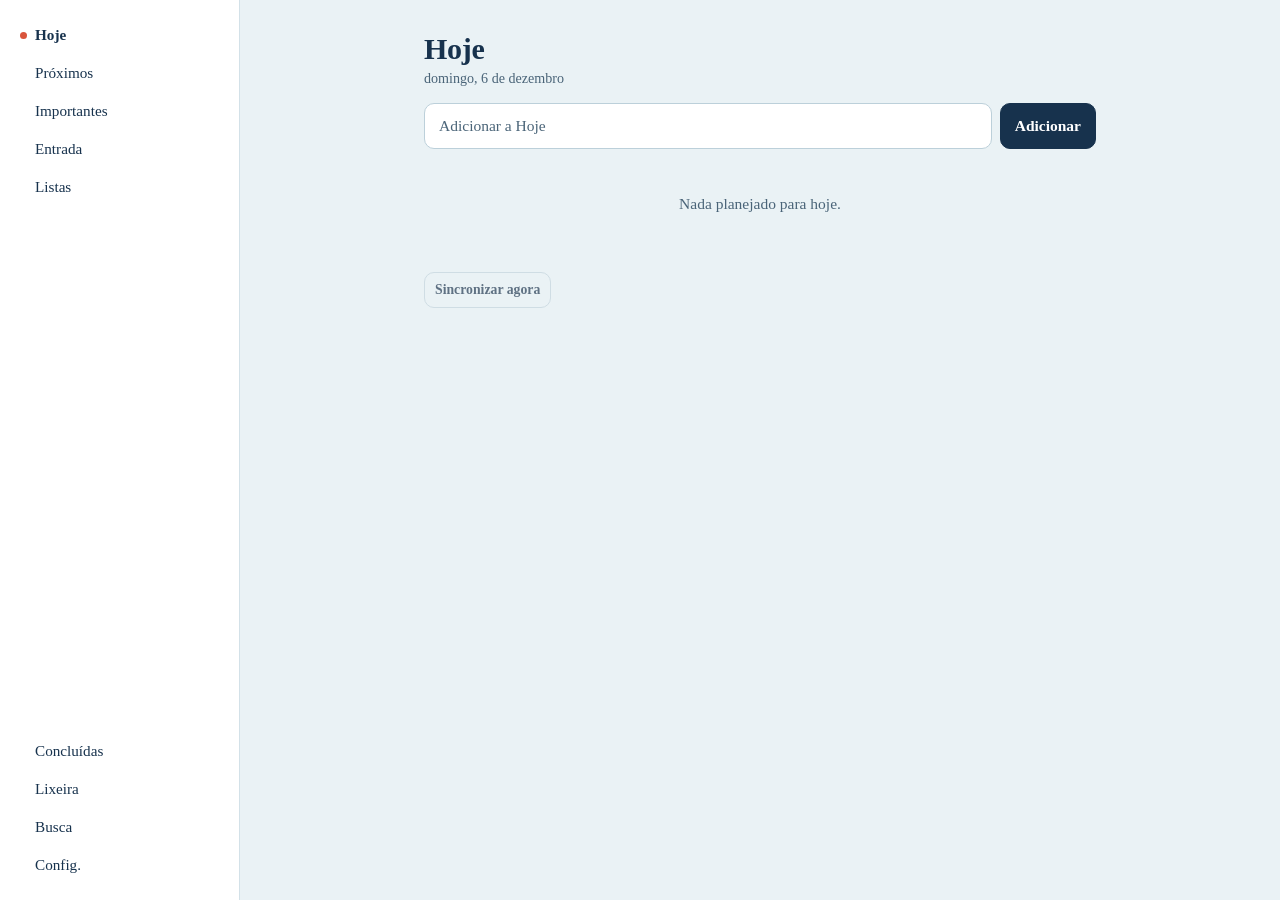
==== index.html @ 0c9415dc "Renomeia o app para Minha lista de afazeres Co-Authored-By: Claude Opus 5.5 <noreply@anthropic.com>" ====
<!doctype html>
<html lang="pt-BR" data-theme="barquinho">
<head>
  <meta charset="utf-8">
  <meta name="viewport" content="width=device-width, initial-scale=1, viewport-fit=cover">
  <title>Minha lista de afazeres</title>
  <meta name="description" content="Gerenciador pessoal de tarefas que funciona offline.">
  <meta name="theme-color" content="#EAF2F5">
  <link rel="manifest" href="manifest.webmanifest">
  <link rel="icon" href="icons/icon-192.png">
  <link rel="apple-touch-icon" href="icons/icon-192.png">
  <link rel="stylesheet" href="styles.css">
  <script>
    // Aplica o último tema antes da primeira pintura, para evitar um lampejo de outro tema.
    try {
      const saved = JSON.parse(localStorage.getItem('tarefas-tema') || 'null');
      if (saved) {
        document.documentElement.dataset.theme = saved.theme;
        document.documentElement.style.setProperty('--hi', saved.hi);
        document.documentElement.style.setProperty('--on-hi', saved.onHi);
      }
    } catch { /* O tema salvo é só uma conveniência. */ }
  </script>
</head>
<body>
  <div class="splash" id="splash" role="img" aria-label="Minha lista de afazeres: a lista navega, você descansa">
    <img src="icons/barco.svg" alt="" width="326" height="326">
    <strong>Minha lista de afazeres</strong>
    <span>a lista navega, você descansa</span>
  </div>
  <div class="app">
    <nav class="nav" id="nav" aria-label="Navegação principal"></nav>
    <main class="main">
      <div id="reminders"></div>
      <div id="view"></div>
    </main>
  </div>
  <dialog id="dialog"></dialog>
  <div id="toast" class="toast" role="status" hidden></div>
  <script>
    setTimeout(() => {
      const splash = document.getElementById('splash');
      splash.classList.add('hide');
      setTimeout(() => splash.remove(), 300);
    }, 1100);
  </script>
  <script type="module" src="js/app.js"></script>
</body>
</html>
---- styles.css ----
@font-face { font-family: Bitter; src: url(fonts/bitter.woff2) format("woff2"); font-weight: 400 700; font-display: swap; }
@font-face { font-family: Manrope; src: url(fonts/manrope.woff2) format("woff2"); font-weight: 400 800; font-display: swap; }
@font-face { font-family: Nunito; src: url(fonts/nunito.woff2) format("woff2"); font-weight: 400 800; font-display: swap; }
@font-face { font-family: Figtree; src: url(fonts/figtree.woff2) format("woff2"); font-weight: 400 700; font-display: swap; }
@font-face { font-family: "Bricolage Grotesque"; src: url(fonts/bricolage.woff2) format("woff2"); font-weight: 700 800; font-display: swap; }

/* Folha é o padrão antes de o tema salvo carregar. */
:root, :root[data-theme="folha"] {
  color-scheme: light;
  --bg: #F3F8F3; --surface: #FFFFFF; --surface-2: #E4F0E6; --text: #14291F; --muted: #4F6358;
  --line: #DCE8DE; --edge: #DCE8DE; --danger: #B3261E; --danger-soft: #FBE6E4;
  --off: #66746B; --off-line: #D3E0D6;
  --primary: #0F6B4C; --on-primary: #FFFFFF;
  --accent: #0F6B4C;
  --selected: #0F6B4C; --on-selected: #FFFFFF;
  --segment: #0F6B4C; --on-segment: #FFFFFF;
  --banner: #D8EEDF; --on-banner: #14291F; --banner-line: transparent; --banner-label: #0F6B4C;
  --reminder-bg: transparent; --reminder-text: #0F6B4C;
  --font: Nunito, system-ui, sans-serif; --font-title: Nunito, system-ui, sans-serif;
  --radius: 16px; --radius-button: 22px; --radius-field: 14px;
  --task-line: transparent; --gap: 6px;
  --mark-size: 18px; --mark-radius: 2px 11px 2px 11px; --mark-rotate: 0deg; --mark-line: #0F6B4C; --mark-fill: #0F6B4C;
  --dot-size: 9px; --dot-radius: 1px 7px 1px 7px; --dot-rotate: 0deg;
}
:root[data-theme="barquinho"] {
  color-scheme: light;
  --bg: #EAF2F5; --surface: #FFFFFF; --surface-2: #DCE8EE; --text: #17324D; --muted: #4A6478;
  --line: #D3E1E8; --edge: #BCD0DA; --danger: #B83A26; --danger-soft: #FBE6E1;
  --off: #5F7183; --off-line: #CFDDE4;
  --primary: #17324D; --on-primary: #FFFFFF;
  --accent: #17324D;
  --selected: #17324D; --on-selected: #FFFFFF;
  --segment: #17324D; --on-segment: #FFFFFF;
  --banner: #FCE9E3; --on-banner: #17324D; --banner-line: #D9543C; --banner-label: #A93C27;
  --reminder-bg: transparent; --reminder-text: #A93C27;
  --font: Bitter, Georgia, serif; --font-title: Bitter, Georgia, serif;
  --radius: 12px; --radius-button: 10px; --radius-field: 10px;
  --task-line: #D3E1E8; --gap: 6px;
  --mark-size: 20px; --mark-radius: 3px 3px 10px 10px; --mark-rotate: 0deg; --mark-line: #17324D; --mark-fill: #D9543C;
  --dot-size: 7px; --dot-radius: 50%; --dot-rotate: 0deg;
}
:root[data-theme="diamante"] {
  color-scheme: dark;
  --bg: #0E1218; --surface: #161C25; --surface-2: #1F2732; --text: #E8EDF3; --muted: #A0ABB8;
  --line: #2A3340; --edge: #2A3340; --danger: #F4A79D; --danger-soft: #3B2220;
  --off: #7E8A99; --off-line: #232B36;
  --primary: #A9D6F5; --on-primary: #0E1F2C;
  --accent: #A9D6F5;
  --selected: #A9D6F5; --on-selected: #0E1F2C;
  --segment: #1B2C3A; --on-segment: #A9D6F5;
  --banner: #1B2C3A; --on-banner: #E8EDF3; --banner-line: #A9D6F5; --banner-label: #A9D6F5;
  --reminder-bg: transparent; --reminder-text: #A9D6F5;
  --font: Manrope, system-ui, sans-serif; --font-title: Manrope, system-ui, sans-serif;
  --radius: 10px; --radius-button: 10px; --radius-field: 8px;
  --task-line: #2A3340; --gap: 6px;
  --mark-size: 14px; --mark-radius: 3px; --mark-rotate: 45deg; --mark-line: #A9D6F5; --mark-fill: #A9D6F5;
  --dot-size: 6px; --dot-radius: 1px; --dot-rotate: 45deg;
}
:root[data-theme="marca-texto"] {
  color-scheme: light;
  --hi: #FFE44D; --on-hi: #16181A;
  --bg: #FFFFFF; --surface: #FFFFFF; --surface-2: #F1F2EE; --text: #16181A; --muted: #5C6166;
  --line: #E3E5E1; --edge: #BFC3BE; --danger: #C2201A; --danger-soft: #FBE8E7;
  --off: #70757A; --off-line: #E3E5E1;
  --primary: #16181A; --on-primary: #FFFFFF;
  --accent: #16181A;
  --selected: var(--hi); --on-selected: var(--on-hi);
  --segment: var(--hi); --on-segment: var(--on-hi);
  --banner: var(--hi); --on-banner: var(--on-hi); --banner-line: transparent; --banner-label: var(--on-hi);
  --reminder-bg: var(--hi); --reminder-text: var(--on-hi);
  --font: Figtree, system-ui, sans-serif; --font-title: "Bricolage Grotesque", Figtree, sans-serif;
  --radius: 10px; --radius-button: 8px; --radius-field: 8px;
  --task-line: transparent; --gap: 0px;
  --mark-size: 20px; --mark-radius: 5px; --mark-rotate: 0deg; --mark-line: #16181A; --mark-fill: var(--hi);
  --dot-size: 0px; --dot-radius: 0; --dot-rotate: 0deg;
}

* { box-sizing: border-box; }
[hidden] { display: none !important; }
html { -webkit-text-size-adjust: 100%; }
body {
  margin: 0;
  background: var(--bg);
  color: var(--text);
  font: 15.5px/1.42 var(--font);
}
button, input, select, textarea { font: inherit; color: inherit; }
button { cursor: pointer; }
button:disabled { cursor: not-allowed; }
input[type="checkbox"] { accent-color: var(--accent); }
:focus-visible { outline: 2px solid var(--accent); outline-offset: 2px; }

.app { display: flex; min-height: 100dvh; }
.main {
  flex: 1;
  min-width: 0;
  max-width: 720px;
  margin: 0 auto;
  padding: 24px 16px 96px;
}
h1 { font: 800 30px/1.14 var(--font-title); letter-spacing: -.01em; margin: 0; }
h2 {
  display: flex;
  align-items: center;
  gap: 8px;
  font: 700 14px/1.3 var(--font-title);
  color: var(--muted);
  margin: 20px 0 8px;
}
h2::before {
  content: "";
  width: var(--dot-size);
  height: var(--dot-size);
  background: var(--accent);
  border-radius: var(--dot-radius);
  transform: rotate(var(--dot-rotate));
}
.view-head { display: flex; align-items: center; gap: 8px; margin-bottom: 14px; }
.view-head > div { flex: 1; min-width: 0; }
.subtitle { color: var(--muted); font-size: .88rem; margin-top: 3px; }

/* Navegação: abas embaixo no celular, barra lateral no PC */
.nav {
  position: fixed;
  z-index: 5;
  inset: auto 0 0 0;
  display: flex;
  background: var(--surface);
  border-top: 1px solid var(--line);
  padding-bottom: env(safe-area-inset-bottom);
}
.nav-item {
  flex: 1;
  min-width: 0;
  min-height: 58px;
  padding: 6px 2px;
  border: 0;
  background: none;
  color: var(--muted);
  font-size: .8rem;
  text-decoration: none;
  display: flex;
  flex-direction: column;
  align-items: center;
  justify-content: center;
  gap: 4px;
}
.nav-item::before {
  content: "";
  width: var(--dot-size);
  height: var(--dot-size);
  border-radius: var(--dot-radius);
  transform: rotate(var(--dot-rotate));
}
.nav-item.active { color: var(--accent); font-weight: 750; }
.nav-item.active::before { background: var(--accent); }
.nav-only-desktop, .nav .count { display: none; }
@media (min-width: 800px) {
  .nav {
    position: sticky;
    top: 0;
    inset: auto;
    flex: 0 0 240px;
    height: 100dvh;
    overflow-y: auto;
    flex-direction: column;
    border-top: 0;
    border-right: 1px solid var(--line);
    padding: 16px 10px;
  }
  .nav-item {
    flex: none;
    flex-direction: row;
    justify-content: flex-start;
    min-height: 38px;
    padding: 6px 10px;
    border-radius: var(--radius-field);
    font-size: .95rem;
    color: var(--text);
    gap: 8px;
  }
  .nav-item .label { flex: 1; overflow: hidden; text-overflow: ellipsis; white-space: nowrap; }
  .nav-only-desktop { display: flex; }
  .nav .count { display: inline; color: var(--muted); font-size: .8rem; }
  .nav-group { display: block; color: var(--muted); font-size: .78rem; padding: 14px 10px 4px; }
  .nav-spacer { flex: 1; min-height: 12px; }
  .main { padding: 32px 24px 48px; }
}
@media (max-width: 799px) {
  .nav-group, .nav-spacer { display: none; }
}

/* Campo de adicionar */
.quick-add { display: flex; gap: 8px; margin-bottom: 14px; }
.quick-add input {
  flex: 1;
  min-width: 0;
  min-height: 46px;
  padding: 0 14px;
  background: var(--surface);
  border: 1px solid var(--edge);
  border-radius: var(--radius-button);
}
input::placeholder, textarea::placeholder { color: var(--muted); opacity: 1; }

/* Botões */
.btn {
  min-height: 44px;
  padding: 0 14px;
  border: 1px solid var(--edge);
  border-radius: var(--radius-button);
  background: var(--surface);
  font-weight: 600;
  white-space: nowrap;
}
.btn.primary { background: var(--primary); border-color: var(--primary); color: var(--on-primary); font-weight: 700; }
.btn.danger { color: var(--danger); }
.btn.small { min-height: 36px; padding: 0 10px; font-size: .86rem; }
.btn:disabled { color: var(--off); background: transparent; border-color: var(--off-line); }

/* Grupo de opções */
.segments { display: flex; gap: 3px; padding: 3px; background: var(--surface-2); border-radius: var(--radius-button); margin-bottom: 8px; }
.segments button {
  flex: 1;
  min-width: 0;
  min-height: 38px;
  padding: 0 2px;
  border: 0;
  border-radius: calc(var(--radius-button) - 3px);
  background: none;
  font-size: .82rem;
  font-weight: 650;
}
.segments button.on { background: var(--segment); color: var(--on-segment); font-weight: 750; }
.segments button:disabled { color: var(--off); }

/* Tarefas */
.task-list { list-style: none; margin: 0; padding: 0; display: grid; gap: var(--gap); }
.task {
  display: flex;
  align-items: flex-start;
  background: var(--surface);
  border: 1px solid var(--task-line);
  border-radius: var(--radius);
}
.check {
  flex: none;
  width: 48px;
  height: 48px;
  border: 0;
  background: none;
  display: grid;
  place-items: center;
  padding: 0;
}
.mark {
  display: block;
  width: var(--mark-size);
  height: var(--mark-size);
  border: 2px solid var(--mark-line);
  border-radius: var(--mark-radius);
  transform: rotate(var(--mark-rotate));
}
.check:hover .mark { background: var(--surface-2); }
.check.done .mark, .check.done:hover .mark { background: var(--mark-fill); }
.task-body {
  flex: 1;
  min-width: 0;
  min-height: 48px;
  padding: 12px 8px 12px 0;
  border: 0;
  background: none;
  text-align: left;
}
.task-title { display: block; overflow-wrap: anywhere; font-weight: 550; }
.task.is-done .task-title { color: var(--muted); text-decoration: line-through; }
.chips { display: flex; flex-wrap: wrap; gap: 3px 10px; margin-top: 2px; color: var(--muted); font-size: .82rem; font-weight: 450; }
.chip-overdue { color: var(--danger); font-weight: 650; }
.chip-reminder { color: var(--reminder-text); background: var(--reminder-bg); font-weight: 600; border-radius: 3px; }
.icon {
  flex: none;
  width: 44px;
  height: 48px;
  border: 0;
  background: none;
  padding: 0;
  display: grid;
  place-items: center;
}
.icon:disabled { color: var(--off); }

.icon.star.on { color: var(--mark-fill); }
[data-theme="marca-texto"] .icon.star.on { color: var(--text); }
.drag {
  flex: none;
  width: 34px;
  height: 48px;
  margin-right: -6px;
  border: 0;
  background: none;
  color: var(--muted);
  display: grid;
  place-items: center;
  padding: 0;
  cursor: grab;
  touch-action: none;
}
.task-list .task { transition: transform .12s ease; }
.task.dragging {
  position: relative;
  z-index: 2;
  transition: none;
  box-shadow: 0 8px 20px rgb(0 0 0 / .18);
  cursor: grabbing;
}
.chip-tag { color: var(--accent); font-weight: 600; }

/* Prévia do que foi entendido no campo de adicionar */
.quick-preview {
  display: flex;
  flex-wrap: wrap;
  align-items: center;
  gap: 6px 8px;
  margin: -6px 0 14px;
  color: var(--muted);
  font-size: .82rem;
}
.quick-preview .chip { background: var(--surface-2); color: var(--text); border-radius: 6px; padding: 3px 8px; overflow-wrap: anywhere; }

/* Calendário, Kanban e Matriz */
.cal-head { display: flex; align-items: center; justify-content: space-between; gap: 8px; margin: 6px 0 10px; }
.cal-head strong { font: 700 1.05rem/1.2 var(--font-title); }
.cal-grid { display: grid; grid-template-columns: repeat(7, minmax(0, 1fr)); gap: 4px; }
.cal-week { text-align: center; color: var(--muted); font-size: .75rem; padding-bottom: 2px; }
.cal-day {
  min-height: 46px;
  display: flex;
  flex-direction: column;
  align-items: center;
  justify-content: center;
  gap: 2px;
  padding: 2px;
  background: var(--surface);
  border: 1px solid var(--line);
  border-radius: var(--radius-field);
  font-size: .88rem;
}
.cal-day.out { visibility: hidden; }
.cal-day.today { border-color: var(--accent); font-weight: 750; }
.cal-day.selected { background: var(--selected); border-color: var(--selected); color: var(--on-selected); }
.cal-count { min-width: 18px; padding: 1px 5px; border-radius: 9px; background: var(--surface-2); color: var(--text); font-size: .7rem; line-height: 1.3; }
.cal-day.selected .cal-count { background: var(--on-selected); color: var(--selected); }
.kanban { display: flex; gap: 12px; overflow-x: auto; padding-bottom: 8px; scroll-snap-type: x mandatory; }
.kanban-col { flex: 0 0 min(300px, 86%); scroll-snap-align: start; }
.kanban-col h3, .quadrant h3 {
  display: flex;
  justify-content: space-between;
  gap: 8px;
  margin: 2px 0 8px;
  font: 700 .95rem/1.3 var(--font-title);
}
.kanban-col .count, .quadrant .count { color: var(--muted); font-weight: 500; }
.matrix { display: grid; gap: 12px; }
.quadrant { background: var(--surface-2); border-radius: var(--radius); padding: 10px; min-width: 0; }
@media (min-width: 800px) {
  .matrix { grid-template-columns: repeat(2, minmax(0, 1fr)); }
}

/* Lembretes em destaque */
.reminder {
  background: var(--banner);
  color: var(--on-banner);
  border: 1px solid var(--banner-line);
  border-radius: var(--radius);
  padding: 11px 12px;
  margin-bottom: 8px;
}
.reminder-title { font-weight: 700; overflow-wrap: anywhere; }
.reminder-label { color: var(--banner-label); font-size: .82rem; font-weight: 600; }
.reminder-actions { display: flex; flex-wrap: wrap; gap: 6px; margin-top: 8px; }
.reminder .btn:not(.primary) { color: var(--text); }

.empty { color: var(--muted); padding: 28px 8px; text-align: center; }

/* Listas e ajustes */
.rows { display: grid; gap: var(--gap); }
.row-link {
  display: flex;
  justify-content: space-between;
  gap: 12px;
  width: 100%;
  min-height: 48px;
  align-items: center;
  padding: 8px 14px;
  background: var(--surface);
  border: 1px solid var(--task-line);
  border-radius: var(--radius);
  color: inherit;
  font-weight: 550;
  text-align: left;
  text-decoration: none;
}
.row-link .count { color: var(--muted); font-size: .88rem; font-weight: 450; }
.row-link:disabled { color: var(--off); background: transparent; border-color: var(--off-line); font-weight: 450; }
.panel {
  background: var(--surface);
  border: 1px solid var(--task-line);
  border-radius: var(--radius);
  padding: 14px;
  margin-bottom: 10px;
}
.panel h3 { margin: 0 0 6px; font: 700 1rem/1.3 var(--font-title); }
.panel p { margin: 0 0 10px; color: var(--muted); font-size: .88rem; }
.panel .rows { margin-top: 2px; }
.actions { display: flex; flex-wrap: wrap; gap: 8px; }
.search { width: 100%; min-height: 46px; padding: 0 14px; background: var(--surface); border: 1px solid var(--edge); border-radius: var(--radius-button); margin-bottom: 14px; }

/* Cor do marca-texto */
.swatches { display: grid; grid-template-columns: repeat(4, minmax(0, 1fr)); gap: 8px; margin: 12px 0 10px; }
.swatch {
  height: 44px;
  border: 1px solid var(--edge);
  border-radius: var(--radius-field);
  background: var(--swatch);
  color: var(--swatch-text);
  font-size: .8rem;
  font-weight: 650;
}
.swatch.on { outline: 2px solid var(--text); outline-offset: 2px; }
.custom-color { display: flex; align-items: center; gap: 12px; min-height: 48px; font-weight: 600; }
.custom-color input { flex: none; width: 56px; height: 44px; padding: 2px; background: var(--surface); border: 1px solid var(--edge); border-radius: var(--radius-field); cursor: pointer; }
.help-warning { color: var(--danger); font-size: .82rem; margin: 6px 0 0; }

/* Janela de detalhes */
dialog {
  width: min(560px, 100%);
  max-width: 100%;
  max-height: 92dvh;
  margin: auto auto 0;
  padding: 0;
  background: var(--bg);
  color: var(--text);
  border: 0;
  border-radius: 18px 18px 0 0;
}
dialog::backdrop { background: rgb(0 0 0 / .45); }
@media (min-width: 800px) {
  dialog { margin: auto; border-radius: 18px; }
}
.form { padding: 16px; display: grid; gap: 12px; }
.form-head { display: flex; align-items: center; justify-content: space-between; gap: 8px; }
.form-head h2 { margin: 0; font-size: 1.2rem; color: var(--text); }
.form-head h2::before { display: none; }
.field { display: grid; gap: 4px; min-width: 0; align-content: start; }
.field > label, .field > .label-text { font-size: .85rem; font-weight: 700; }
.field.off > .label-text { color: var(--off); }
.field input:not([type="checkbox"]), .field select, .field textarea {
  width: 100%;
  min-width: 0;
  min-height: 44px;
  padding: 8px 10px;
  background: var(--surface);
  border: 1px solid var(--edge);
  border-radius: var(--radius-field);
}
.field textarea { min-height: 70px; resize: vertical; }
.fake-field {
  width: 100%;
  min-height: 44px;
  padding: 0 10px;
  background: transparent;
  border: 1px solid var(--off-line);
  border-radius: var(--radius-field);
  color: var(--off);
  text-align: left;
}
.help { color: var(--muted); font-size: .8rem; }
.grid-2 { display: grid; grid-template-columns: minmax(0, 1fr) minmax(0, 1fr); gap: 10px; }
.shortcuts { display: flex; gap: 6px; }
.link-btn { min-height: 32px; padding: 0 9px; background: var(--surface-2); border: 0; border-radius: calc(var(--radius-field) - 2px); font-size: .8rem; font-weight: 650; }
.weekdays { display: flex; gap: 4px; }
.weekdays label { flex: 1; }
.weekdays input { position: absolute; opacity: 0; pointer-events: none; }
.weekdays span {
  display: grid;
  place-items: center;
  min-height: 44px;
  border: 1px solid var(--edge);
  border-radius: var(--radius-field);
  font-size: .85rem;
  font-weight: 650;
  cursor: pointer;
}
.weekdays input:checked + span { background: var(--selected); border-color: var(--selected); color: var(--on-selected); font-weight: 750; }
.weekdays input:focus-visible + span { outline: 2px solid var(--accent); outline-offset: 2px; }
.check-line { display: flex; gap: 8px; align-items: center; min-height: 36px; font-size: .9rem; }
.check-line input { width: 18px; height: 18px; }
.switch {
  display: flex;
  align-items: center;
  justify-content: space-between;
  gap: 12px;
  width: 100%;
  min-height: 44px;
  padding: 0;
  border: 0;
  background: none;
  color: var(--off);
  font-size: .92rem;
  text-align: left;
}
.switch::after { content: ""; flex: none; width: 34px; height: 20px; border-radius: 10px; border: 1.5px solid var(--off-line); }
.error { background: var(--danger-soft); color: var(--danger); padding: 8px 10px; border-radius: var(--radius-field); font-size: .9rem; }
.step { display: flex; gap: 6px; align-items: center; }
.step input[type="checkbox"] { flex: none; width: 20px; height: 20px; }
.step input[type="text"] { flex: 1; min-height: 38px; }
.step-remove { flex: none; width: 36px; height: 36px; border: 0; background: none; color: var(--muted); font-size: 1.1rem; }
.form-foot { display: flex; flex-wrap: wrap; justify-content: space-between; gap: 8px; border-top: 1px solid var(--line); padding-top: 12px; }
.form-foot > div { display: flex; flex-wrap: wrap; gap: 8px; }

.toast {
  position: fixed;
  z-index: 20;
  left: 50%;
  bottom: calc(68px + env(safe-area-inset-bottom));
  transform: translateX(-50%);
  width: max-content;
  max-width: calc(100vw - 32px);
  display: flex;
  align-items: center;
  gap: 12px;
  background: var(--text);
  color: var(--bg);
  padding: 8px 14px;
  border-radius: var(--radius-field);
  font-size: .9rem;
}
.toast button { min-height: 32px; border: 0; background: none; color: inherit; font-weight: 700; text-decoration: underline; }
@media (min-width: 800px) {
  .toast { bottom: 24px; }
}

[data-theme="barquinho"] h2::before,
[data-theme="barquinho"] .nav-item.active::before { background: #D9543C; }

/* Capa exibida ao abrir o app */
.splash {
  position: fixed;
  z-index: 50;
  inset: 0;
  display: flex;
  flex-direction: column;
  align-items: center;
  justify-content: center;
  gap: 8px;
  padding: 32px;
  background: #EAF2F5;
  color: #17324D;
  font-family: Bitter, Georgia, serif;
  transition: opacity .25s;
}
.splash img { width: min(326px, 80vw); height: auto; }
.splash strong { font-size: clamp(34px, 9vw, 52px); line-height: 1.1; font-weight: 700; margin-top: 20px; text-align: center; padding: 0 16px; }
.splash span { font-size: 18px; font-weight: 500; color: #2B4A66; text-align: center; }
.splash.hide { opacity: 0; pointer-events: none; }
.segments.themes { display: grid; grid-template-columns: repeat(3, minmax(0, 1fr)); }

/* Traços próprios do Marca-texto: linhas finas no lugar de cartões */
[data-theme="marca-texto"] h1 span {
  background: var(--hi);
  color: var(--on-hi);
  padding: 0 6px;
  margin-left: -6px;
  border-radius: 3px;
  box-decoration-break: clone;
  -webkit-box-decoration-break: clone;
}
[data-theme="marca-texto"] h2 { color: var(--text); }
[data-theme="marca-texto"] h2::before { display: none; }
[data-theme="marca-texto"] .task,
[data-theme="marca-texto"] .row-link { border-width: 0 0 1px; border-color: var(--line); border-radius: 0; }
[data-theme="marca-texto"] .row-link { padding-inline: 0; }
[data-theme="marca-texto"] .row-link:disabled { border-color: var(--line); }
[data-theme="marca-texto"] .check { margin-left: -6px; }
[data-theme="marca-texto"] .chip-reminder { padding: 0 4px; }
[data-theme="marca-texto"] .panel { border-width: 1px 0 0; border-color: var(--text); border-radius: 0; padding: 12px 0 8px; }
[data-theme="marca-texto"] .reminder .btn:not(.primary) { background: transparent; border-color: var(--on-hi); color: var(--on-hi); }
[data-theme="marca-texto"] .nav-item::before { display: none; }
[data-theme="marca-texto"] .nav { padding: 6px 6px calc(6px + env(safe-area-inset-bottom)); gap: 2px; }
[data-theme="marca-texto"] .nav-item { min-height: 46px; border-radius: 8px; }
[data-theme="marca-texto"] .nav-item.active { background: var(--hi); color: var(--on-hi); }
@media (min-width: 800px) {
  [data-theme="marca-texto"] .nav { padding: 16px 10px; }
}
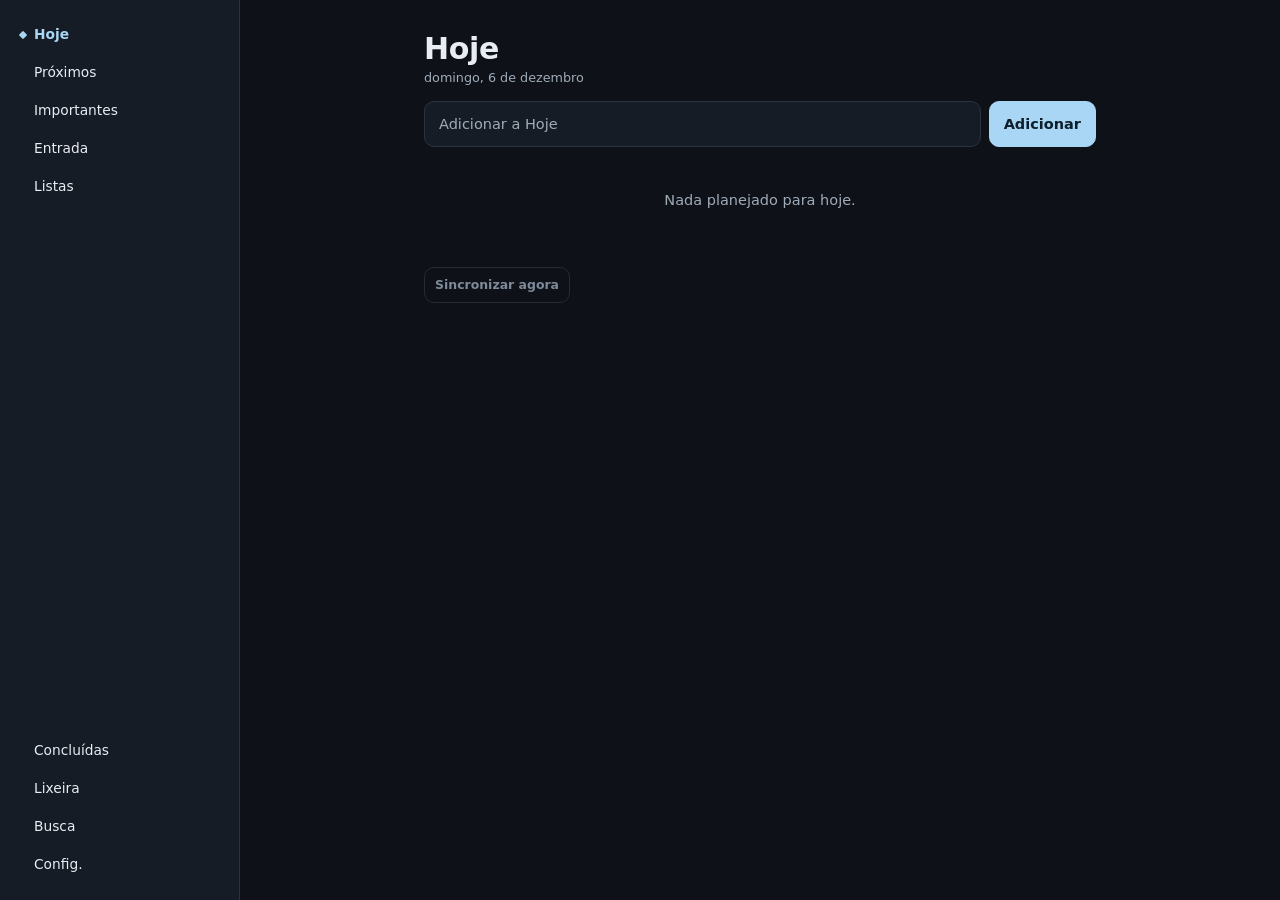
==== commit 2b8db69d: "v11: Diamante como padrão com capa e ícone, check novo, concluir e ir para a próxima, 5 tamanhos de " ====
--- a/index.html
+++ b/index.html
@@ -1,14 +1,14 @@
 <!doctype html>
-<html lang="pt-BR" data-theme="barquinho">
+<html lang="pt-BR" data-theme="diamante">
 <head>
   <meta charset="utf-8">
   <meta name="viewport" content="width=device-width, initial-scale=1, viewport-fit=cover">
   <title>Minha lista de afazeres</title>
   <meta name="description" content="Gerenciador pessoal de tarefas que funciona offline.">
-  <meta name="theme-color" content="#EAF2F5">
+  <meta name="theme-color" content="#0E1218">
   <link rel="manifest" href="manifest.webmanifest">
-  <link rel="icon" href="icons/icon-192.png">
-  <link rel="apple-touch-icon" href="icons/icon-192.png">
+  <link rel="icon" href="icons/icon-diamante-192.png">
+  <link rel="apple-touch-icon" href="icons/icon-diamante-192.png">
   <link rel="stylesheet" href="styles.css">
   <script>
     // Aplica o último tema antes da primeira pintura, para evitar um lampejo de outro tema.
@@ -18,16 +18,26 @@
         document.documentElement.dataset.theme = saved.theme;
         document.documentElement.style.setProperty('--hi', saved.hi);
         document.documentElement.style.setProperty('--on-hi', saved.onHi);
+        if (saved.fs) document.documentElement.style.fontSize = `${saved.fs}px`;
       }
     } catch { /* O tema salvo é só uma conveniência. */ }
   </script>
 </head>
 <body>
-  <div class="splash" id="splash" role="img" aria-label="Minha lista de afazeres: a lista navega, você descansa">
-    <img src="icons/barco.svg" alt="" width="326" height="326">
+  <div class="splash" id="splash" role="img" aria-label="Minha lista de afazeres">
+    <img src="icons/diamante.svg" alt="" width="326" height="326">
     <strong>Minha lista de afazeres</strong>
-    <span>a lista navega, você descansa</span>
+    <span>lapide o dia, uma tarefa por vez</span>
   </div>
+  <script>
+    // Capa do tema: Diamante no escuro (padrão); o barquinho nos temas claros.
+    if (document.documentElement.dataset.theme !== 'diamante') {
+      const splash = document.getElementById('splash');
+      splash.classList.add('splash-claro');
+      splash.querySelector('img').src = 'icons/barco.svg';
+      splash.querySelector('span').textContent = 'a lista navega, você descansa';
+    }
+  </script>
   <div class="app">
     <nav class="nav" id="nav" aria-label="Navegação principal"></nav>
     <main class="main">
--- a/styles.css
+++ b/styles.css
@@ -36,7 +36,7 @@
   --font: Bitter, Georgia, serif; --font-title: Bitter, Georgia, serif;
   --radius: 12px; --radius-button: 10px; --radius-field: 10px;
   --task-line: #D3E1E8; --gap: 6px;
-  --mark-size: 20px; --mark-radius: 3px 3px 10px 10px; --mark-rotate: 0deg; --mark-line: #17324D; --mark-fill: #D9543C;
+  --mark-size: 20px; --mark-radius: 3px 3px 10px 10px; --mark-rotate: 0deg; --mark-line: #17324D; --mark-fill: #D9543C; --on-mark: #FFFFFF;
   --dot-size: 7px; --dot-radius: 50%; --dot-rotate: 0deg;
 }
 :root[data-theme="diamante"] {
@@ -77,12 +77,13 @@
 
 * { box-sizing: border-box; }
 [hidden] { display: none !important; }
-html { -webkit-text-size-adjust: 100%; }
+/* O tamanho da letra vem de Config.; todo o resto é medido em rem. */
+html { -webkit-text-size-adjust: 100%; font-size: 14.5px; }
 body {
   margin: 0;
   background: var(--bg);
   color: var(--text);
-  font: 15.5px/1.42 var(--font);
+  font: 1rem/1.42 var(--font);
 }
 button, input, select, textarea { font: inherit; color: inherit; }
 button { cursor: pointer; }
@@ -254,15 +255,19 @@
   padding: 0;
 }
 .mark {
-  display: block;
-  width: var(--mark-size);
-  height: var(--mark-size);
+  display: grid;
+  place-items: center;
+  width: 24px;
+  height: 24px;
   border: 2px solid var(--mark-line);
-  border-radius: var(--mark-radius);
-  transform: rotate(var(--mark-rotate));
-}
-.check:hover .mark { background: var(--surface-2); }
-.check.done .mark, .check.done:hover .mark { background: var(--mark-fill); }
+  border-radius: 50%;
+  color: var(--mark-line);
+  transition: background .15s, color .15s, border-color .15s;
+}
+.mark svg { width: 14px; height: 14px; fill: none; stroke: currentColor; stroke-width: 3.2; stroke-linecap: round; stroke-linejoin: round; opacity: .28; transition: opacity .15s; }
+.check:hover .mark svg, .check:focus-visible .mark svg { opacity: 1; }
+.check.done .mark, .check.done:hover .mark { background: var(--mark-fill); border-color: var(--mark-fill); color: var(--on-mark, var(--on-primary)); }
+.check.done .mark svg { opacity: 1; }
 .task-body {
   flex: 1;
   min-width: 0;
@@ -554,14 +559,16 @@
   justify-content: center;
   gap: 8px;
   padding: 32px;
-  background: #EAF2F5;
-  color: #17324D;
-  font-family: Bitter, Georgia, serif;
+  background: #0E1218;
+  color: #E8EDF3;
+  font-family: Manrope, system-ui, sans-serif;
   transition: opacity .25s;
 }
+.splash.splash-claro { background: #EAF2F5; color: #17324D; font-family: Bitter, Georgia, serif; }
 .splash img { width: min(326px, 80vw); height: auto; }
 .splash strong { font-size: clamp(34px, 9vw, 52px); line-height: 1.1; font-weight: 700; margin-top: 20px; text-align: center; padding: 0 16px; }
-.splash span { font-size: 18px; font-weight: 500; color: #2B4A66; text-align: center; }
+.splash span { font-size: 18px; font-weight: 500; color: #A9D6F5; text-align: center; }
+.splash.splash-claro span { color: #2B4A66; }
 .splash.hide { opacity: 0; pointer-events: none; }
 .segments.themes { display: grid; grid-template-columns: repeat(3, minmax(0, 1fr)); }
 
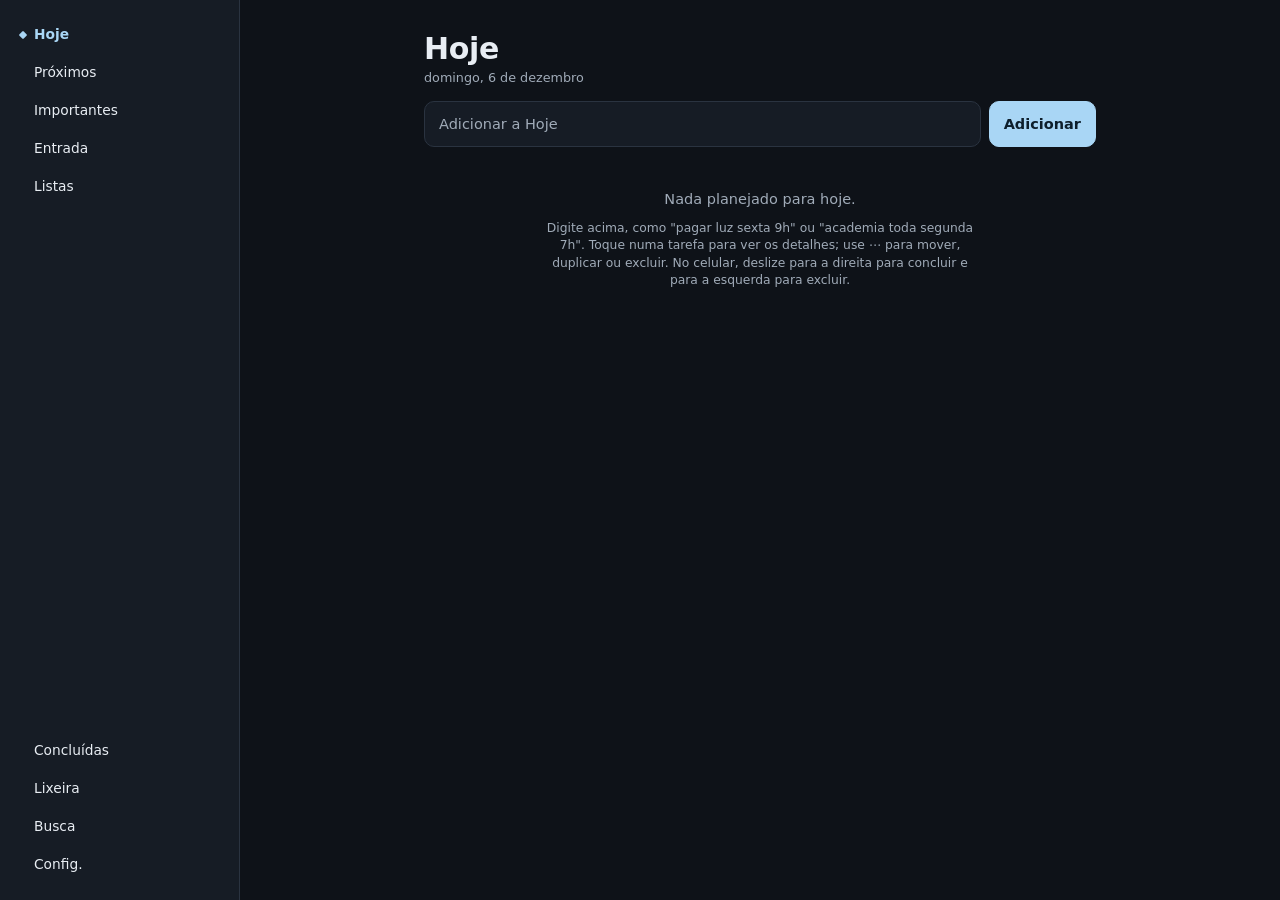
==== commit ec9c73f5: "v12.2: ícone do barquinho de volta no app, nas notificações e no APK 1.1 Co-Authored-By: Claude Opus" ====
--- a/index.html
+++ b/index.html
@@ -7,8 +7,8 @@
   <meta name="description" content="Gerenciador pessoal de tarefas que funciona offline.">
   <meta name="theme-color" content="#0E1218">
   <link rel="manifest" href="manifest.webmanifest">
-  <link rel="icon" href="icons/icon-diamante-192.png">
-  <link rel="apple-touch-icon" href="icons/icon-diamante-192.png">
+  <link rel="icon" href="icons/icon-barco-192.png">
+  <link rel="apple-touch-icon" href="icons/icon-barco-192.png">
   <link rel="stylesheet" href="styles.css">
   <script>
     // Aplica o último tema antes da primeira pintura, para evitar um lampejo de outro tema.
--- a/styles.css
+++ b/styles.css
@@ -599,3 +599,104 @@
 @media (min-width: 800px) {
   [data-theme="marca-texto"] .nav { padding: 16px 10px; }
 }
+
+/* ---------- v12: listas, menus, seleção e deslizar ---------- */
+.list-label { display: inline-flex; align-items: center; gap: 7px; min-width: 0; }
+.list-name { overflow: hidden; text-overflow: ellipsis; }
+.list-dot { flex: none; width: 10px; height: 10px; border-radius: 50%; background: var(--dot); }
+.list-emoji { flex: none; }
+.chip-list { display: inline-flex; align-items: center; gap: 4px; }
+.chip-list .list-dot { width: 7px; height: 7px; }
+.row-wrap { display: flex; align-items: center; gap: 2px; }
+.row-wrap .row-link { flex: 1; min-width: 0; }
+.icon.more { color: var(--muted); width: 38px; }
+.icon.more:hover, .icon.more:focus-visible { color: var(--text); }
+.task .icon.more { width: 34px; margin-left: -4px; }
+.icon-btn { display: grid; place-items: center; padding: 0 8px; }
+.btn-link { display: inline-flex; align-items: center; text-decoration: none; }
+.view-head { flex-wrap: wrap; }
+.group-head { justify-content: space-between; }
+.group-head > span { flex: 1; }
+.small-more { height: 32px; }
+.organize-row .row-link { cursor: default; }
+.organize-row .icon:disabled { opacity: .3; }
+.empty-tip { color: var(--muted); font-size: .85rem; margin: 6px 4px 12px; }
+.empty .empty-tip { max-width: 440px; margin: 10px auto 0; }
+.empty p { margin: 0; }
+.sort-note { color: var(--muted); font-size: .82rem; margin: -6px 0 10px; display: flex; align-items: center; gap: 6px; flex-wrap: wrap; }
+.done-toggle { margin: 16px 0 8px; padding: 6px 2px; border: 0; background: none; color: var(--muted); font-weight: 700; font-size: .9rem; }
+.task.is-done .task-title { color: var(--muted); text-decoration: line-through; }
+.task-info { margin: -4px 0 0; }
+
+/* Folha de opções */
+.sheet { padding: 16px; display: grid; gap: 10px; }
+.sheet .form-head h2 { margin: 0; font-size: 1.1rem; color: var(--text); overflow-wrap: anywhere; }
+.sheet .form-head h2::before { display: none; }
+.sheet-items { display: grid; gap: 4px; max-height: 64dvh; overflow-y: auto; }
+.sheet-item {
+  display: flex; align-items: center; gap: 8px; width: 100%; min-height: 48px; padding: 8px 14px;
+  background: var(--surface); border: 1px solid var(--task-line); border-radius: var(--radius-field);
+  text-align: left; font-weight: 600;
+}
+.sheet-item:hover:not(:disabled) { background: var(--surface-2); }
+.sheet-item.danger { color: var(--danger); }
+.sheet-item.on { border-color: var(--accent); }
+.sheet-item:disabled { color: var(--off); background: transparent; font-weight: 450; cursor: default; }
+.sheet-hint { color: var(--muted); font-weight: 450; font-size: .82rem; margin-left: auto; }
+
+/* Janela da lista */
+.emoji-row { display: flex; flex-wrap: wrap; gap: 4px; align-items: center; }
+.emoji-row input { flex: 0 0 64px; width: 64px !important; text-align: center; font-size: 1.2rem; }
+.emoji-pick { width: 40px; height: 40px; border: 1px solid var(--line); background: var(--surface); border-radius: var(--radius-field); font-size: 1.15rem; padding: 0; }
+.color-row { display: flex; flex-wrap: wrap; gap: 8px; }
+.color-pick input { position: absolute; opacity: 0; pointer-events: none; }
+.color-pick span { display: block; width: 36px; height: 36px; border-radius: 50%; background: var(--dot); border: 2px solid var(--surface); box-shadow: 0 0 0 1px var(--edge); cursor: pointer; }
+.color-pick span.no-color { background: repeating-linear-gradient(45deg, var(--surface) 0 5px, var(--surface-2) 5px 10px); }
+.color-pick input:checked + span { box-shadow: 0 0 0 2px var(--text); }
+.color-pick input:focus-visible + span { outline: 2px solid var(--accent); outline-offset: 3px; }
+.check-line input[type="radio"] { width: 18px; height: 18px; accent-color: var(--accent); }
+
+/* Seleção de várias tarefas */
+.select-body { display: flex; align-items: flex-start; gap: 12px; padding-left: 12px; }
+.select-text { min-width: 0; flex: 1; }
+.select-box {
+  flex: none; width: 22px; height: 22px; margin-top: 1px; display: grid; place-items: center;
+  border: 2px solid var(--edge); border-radius: 6px; font-size: .8rem; font-weight: 800;
+}
+.task.selected { border-color: var(--accent); }
+.task.selected .select-box { background: var(--selected); border-color: var(--selected); color: var(--on-selected); }
+.select-bar {
+  position: fixed; z-index: 15; left: 0; right: 0; bottom: calc(58px + env(safe-area-inset-bottom));
+  display: flex; flex-wrap: wrap; align-items: center; justify-content: space-between; gap: 8px;
+  padding: 10px 12px; background: var(--surface); border-top: 1px solid var(--line); box-shadow: 0 -6px 18px rgb(0 0 0 / .12);
+}
+.select-count { display: flex; align-items: center; gap: 8px; font-size: .9rem; flex: 1 1 100%; }
+.select-count > span { flex: 1; }
+.select-actions { display: flex; flex-wrap: wrap; gap: 6px; }
+@media (min-width: 800px) {
+  .select-count { flex: 1 1 auto; }
+  .select-count > span { flex: none; }
+}
+body.selecting .main { padding-bottom: 170px; }
+body.selecting .toast { bottom: calc(150px + env(safe-area-inset-bottom)); }
+@media (min-width: 800px) {
+  .select-bar { left: 240px; bottom: 0; }
+}
+
+/* Deslizar para concluir (direita) ou excluir (esquerda) */
+.task { touch-action: pan-y; position: relative; }
+.task.swiping { transition: none; z-index: 1; }
+.task[data-swipe="complete"] { box-shadow: -6px 0 0 var(--mark-fill); }
+.task[data-swipe="trash"] { box-shadow: 6px 0 0 var(--danger); }
+
+/* Config. */
+.settings-index { display: flex; flex-wrap: wrap; gap: 6px; margin: -4px 0 6px; }
+.settings-index a { padding: 6px 10px; border-radius: 999px; background: var(--surface-2); color: var(--text); text-decoration: none; font-size: .82rem; font-weight: 650; }
+
+/* Toque longo: sem seleção de texto nem menu do Chrome nos itens tocáveis. */
+.task, .row-link, .row-wrap, .nav, .sheet-item, .select-bar, .btn, .segments, .done-toggle, .check, .icon {
+  -webkit-user-select: none;
+  user-select: none;
+  -webkit-touch-callout: none;
+}
+a.row-link { -webkit-user-drag: none; }
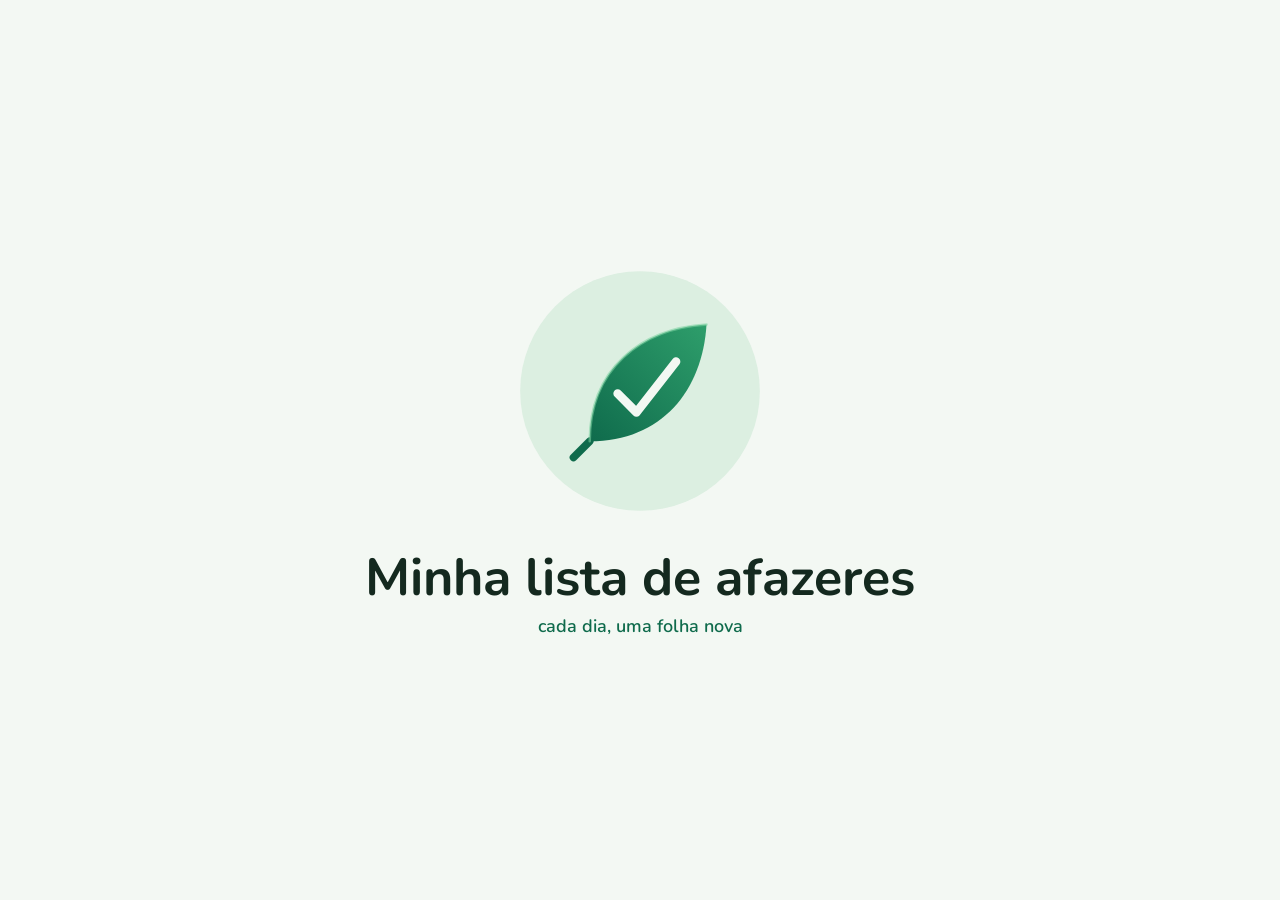
==== commit f9572871: "v13: Folha como tema e ícone, janela da tarefa redesenhada e Quando sugerindo o lembrete Folha vira " ====
--- a/index.html
+++ b/index.html
@@ -1,14 +1,14 @@
 <!doctype html>
-<html lang="pt-BR" data-theme="diamante">
+<html lang="pt-BR" data-theme="folha">
 <head>
   <meta charset="utf-8">
   <meta name="viewport" content="width=device-width, initial-scale=1, viewport-fit=cover">
   <title>Minha lista de afazeres</title>
   <meta name="description" content="Gerenciador pessoal de tarefas que funciona offline.">
-  <meta name="theme-color" content="#0E1218">
+  <meta name="theme-color" content="#F3F8F3">
   <link rel="manifest" href="manifest.webmanifest">
-  <link rel="icon" href="icons/icon-barco-192.png">
-  <link rel="apple-touch-icon" href="icons/icon-barco-192.png">
+  <link rel="icon" href="icons/icon-folha-192.png">
+  <link rel="apple-touch-icon" href="icons/icon-folha-192.png">
   <link rel="stylesheet" href="styles.css">
   <script>
     // Aplica o último tema antes da primeira pintura, para evitar um lampejo de outro tema.
@@ -25,18 +25,13 @@
 </head>
 <body>
   <div class="splash" id="splash" role="img" aria-label="Minha lista de afazeres">
-    <img src="icons/diamante.svg" alt="" width="326" height="326">
+    <img src="icons/folha.svg" alt="" width="260" height="260">
     <strong>Minha lista de afazeres</strong>
-    <span>lapide o dia, uma tarefa por vez</span>
+    <span>cada dia, uma folha nova</span>
   </div>
   <script>
-    // Capa do tema: Diamante no escuro (padrão); o barquinho nos temas claros.
-    if (document.documentElement.dataset.theme !== 'diamante') {
-      const splash = document.getElementById('splash');
-      splash.classList.add('splash-claro');
-      splash.querySelector('img').src = 'icons/barco.svg';
-      splash.querySelector('span').textContent = 'a lista navega, você descansa';
-    }
+    // Capa: a mesma folha em todos os temas; fundo escuro só no Diamante.
+    if (document.documentElement.dataset.theme === 'diamante') document.getElementById('splash').classList.add('splash-escuro');
   </script>
   <div class="app">
     <nav class="nav" id="nav" aria-label="Navegação principal"></nav>
--- a/styles.css
+++ b/styles.css
@@ -1,10 +1,9 @@
-@font-face { font-family: Bitter; src: url(fonts/bitter.woff2) format("woff2"); font-weight: 400 700; font-display: swap; }
 @font-face { font-family: Manrope; src: url(fonts/manrope.woff2) format("woff2"); font-weight: 400 800; font-display: swap; }
 @font-face { font-family: Nunito; src: url(fonts/nunito.woff2) format("woff2"); font-weight: 400 800; font-display: swap; }
 @font-face { font-family: Figtree; src: url(fonts/figtree.woff2) format("woff2"); font-weight: 400 700; font-display: swap; }
 @font-face { font-family: "Bricolage Grotesque"; src: url(fonts/bricolage.woff2) format("woff2"); font-weight: 700 800; font-display: swap; }
 
-/* Folha é o padrão antes de o tema salvo carregar. */
+/* Folha é o tema padrão e vale antes de o tema salvo carregar. */
 :root, :root[data-theme="folha"] {
   color-scheme: light;
   --bg: #F3F8F3; --surface: #FFFFFF; --surface-2: #E4F0E6; --text: #14291F; --muted: #4F6358;
@@ -21,23 +20,6 @@
   --task-line: transparent; --gap: 6px;
   --mark-size: 18px; --mark-radius: 2px 11px 2px 11px; --mark-rotate: 0deg; --mark-line: #0F6B4C; --mark-fill: #0F6B4C;
   --dot-size: 9px; --dot-radius: 1px 7px 1px 7px; --dot-rotate: 0deg;
-}
-:root[data-theme="barquinho"] {
-  color-scheme: light;
-  --bg: #EAF2F5; --surface: #FFFFFF; --surface-2: #DCE8EE; --text: #17324D; --muted: #4A6478;
-  --line: #D3E1E8; --edge: #BCD0DA; --danger: #B83A26; --danger-soft: #FBE6E1;
-  --off: #5F7183; --off-line: #CFDDE4;
-  --primary: #17324D; --on-primary: #FFFFFF;
-  --accent: #17324D;
-  --selected: #17324D; --on-selected: #FFFFFF;
-  --segment: #17324D; --on-segment: #FFFFFF;
-  --banner: #FCE9E3; --on-banner: #17324D; --banner-line: #D9543C; --banner-label: #A93C27;
-  --reminder-bg: transparent; --reminder-text: #A93C27;
-  --font: Bitter, Georgia, serif; --font-title: Bitter, Georgia, serif;
-  --radius: 12px; --radius-button: 10px; --radius-field: 10px;
-  --task-line: #D3E1E8; --gap: 6px;
-  --mark-size: 20px; --mark-radius: 3px 3px 10px 10px; --mark-rotate: 0deg; --mark-line: #17324D; --mark-fill: #D9543C; --on-mark: #FFFFFF;
-  --dot-size: 7px; --dot-radius: 50%; --dot-rotate: 0deg;
 }
 :root[data-theme="diamante"] {
   color-scheme: dark;
@@ -545,8 +527,6 @@
   .toast { bottom: 24px; }
 }
 
-[data-theme="barquinho"] h2::before,
-[data-theme="barquinho"] .nav-item.active::before { background: #D9543C; }
 
 /* Capa exibida ao abrir o app */
 .splash {
@@ -559,16 +539,16 @@
   justify-content: center;
   gap: 8px;
   padding: 32px;
-  background: #0E1218;
-  color: #E8EDF3;
-  font-family: Manrope, system-ui, sans-serif;
+  background: #F3F8F3;
+  color: #14291F;
+  font-family: Nunito, system-ui, sans-serif;
   transition: opacity .25s;
 }
-.splash.splash-claro { background: #EAF2F5; color: #17324D; font-family: Bitter, Georgia, serif; }
-.splash img { width: min(326px, 80vw); height: auto; }
+.splash.splash-escuro { background: #0E1218; color: #E8EDF3; font-family: Manrope, system-ui, sans-serif; }
+.splash img { width: min(260px, 64vw); height: auto; }
 .splash strong { font-size: clamp(34px, 9vw, 52px); line-height: 1.1; font-weight: 700; margin-top: 20px; text-align: center; padding: 0 16px; }
-.splash span { font-size: 18px; font-weight: 500; color: #A9D6F5; text-align: center; }
-.splash.splash-claro span { color: #2B4A66; }
+.splash span { font-size: 18px; font-weight: 600; color: #0F6B4C; text-align: center; }
+.splash.splash-escuro span { color: #A9D6F5; }
 .splash.hide { opacity: 0; pointer-events: none; }
 .segments.themes { display: grid; grid-template-columns: repeat(3, minmax(0, 1fr)); }
 
@@ -700,3 +680,43 @@
   -webkit-touch-callout: none;
 }
 a.row-link { -webkit-user-drag: none; }
+
+/* ---------- v13: janela da tarefa ---------- */
+.visually-hidden { position: absolute; width: 1px; height: 1px; overflow: hidden; clip: rect(0 0 0 0); white-space: nowrap; }
+.task-form { gap: 14px; padding-top: 0; padding-bottom: 0; }
+.sticky-head {
+  position: sticky; top: 0; z-index: 3; margin: 0 -16px; padding: 12px 16px;
+  background: var(--bg); border-bottom: 1px solid var(--line);
+}
+.sticky-head h2 { flex: 1; text-align: center; font-size: 1rem; }
+.sticky-foot {
+  position: sticky; bottom: 0; z-index: 3; margin: 0 -16px; padding: 10px 16px calc(10px + env(safe-area-inset-bottom));
+  background: var(--bg);
+}
+.title-input { font-size: 1.15rem !important; font-weight: 650; min-height: 50px !important; }
+.form-block { display: grid; gap: 10px; padding: 12px; background: var(--surface); border: 1px solid var(--task-line); border-radius: var(--radius); }
+.form-block .field input:not([type="checkbox"]), .form-block .field select { background: var(--bg); }
+.when-row { display: grid; grid-template-columns: minmax(0, 1fr) 7.5rem; gap: 10px; }
+.shortcuts { flex-wrap: wrap; }
+.remind-toggle { font-weight: 700; min-height: 32px; }
+.inline-field { display: flex; align-items: center; gap: 10px; font-size: .9rem; font-weight: 700; }
+.inline-field input { width: 5rem; min-height: 44px; padding: 8px 10px; background: var(--bg); border: 1px solid var(--edge); border-radius: var(--radius-field); }
+.inline-field span { font-weight: 450; color: var(--muted); }
+details.more { border-top: 1px dashed var(--line); padding-top: 8px; }
+details.more > summary { cursor: pointer; min-height: 36px; display: flex; align-items: center; gap: 6px; color: var(--accent); font-weight: 700; font-size: .88rem; list-style: none; }
+details.more > summary::-webkit-details-marker { display: none; }
+details.more > summary::before { content: "▸"; transition: transform .15s; }
+details.more[open] > summary::before { transform: rotate(90deg); }
+details.more[open] { display: grid; gap: 10px; }
+#more-options { border: 1px solid var(--task-line); border-radius: var(--radius); padding: 4px 12px 12px; background: var(--surface); }
+.list-row { grid-template-columns: minmax(0, 1fr) auto; align-items: end; }
+.star-toggle input { position: absolute; opacity: 0; pointer-events: none; }
+.star-toggle span {
+  display: inline-flex; align-items: center; gap: 6px; min-height: 44px; padding: 0 12px;
+  border: 1px solid var(--edge); border-radius: var(--radius-field); font-weight: 650; font-size: .9rem; cursor: pointer; color: var(--muted);
+}
+.star-toggle span svg { fill: none; }
+.star-toggle input:checked + span { color: var(--mark-fill); border-color: var(--mark-fill); }
+.star-toggle input:checked + span svg { fill: currentColor; }
+.star-toggle input:focus-visible + span { outline: 2px solid var(--accent); outline-offset: 2px; }
+[data-theme="marca-texto"] .star-toggle input:checked + span { color: var(--text); background: var(--hi); border-color: var(--hi); }
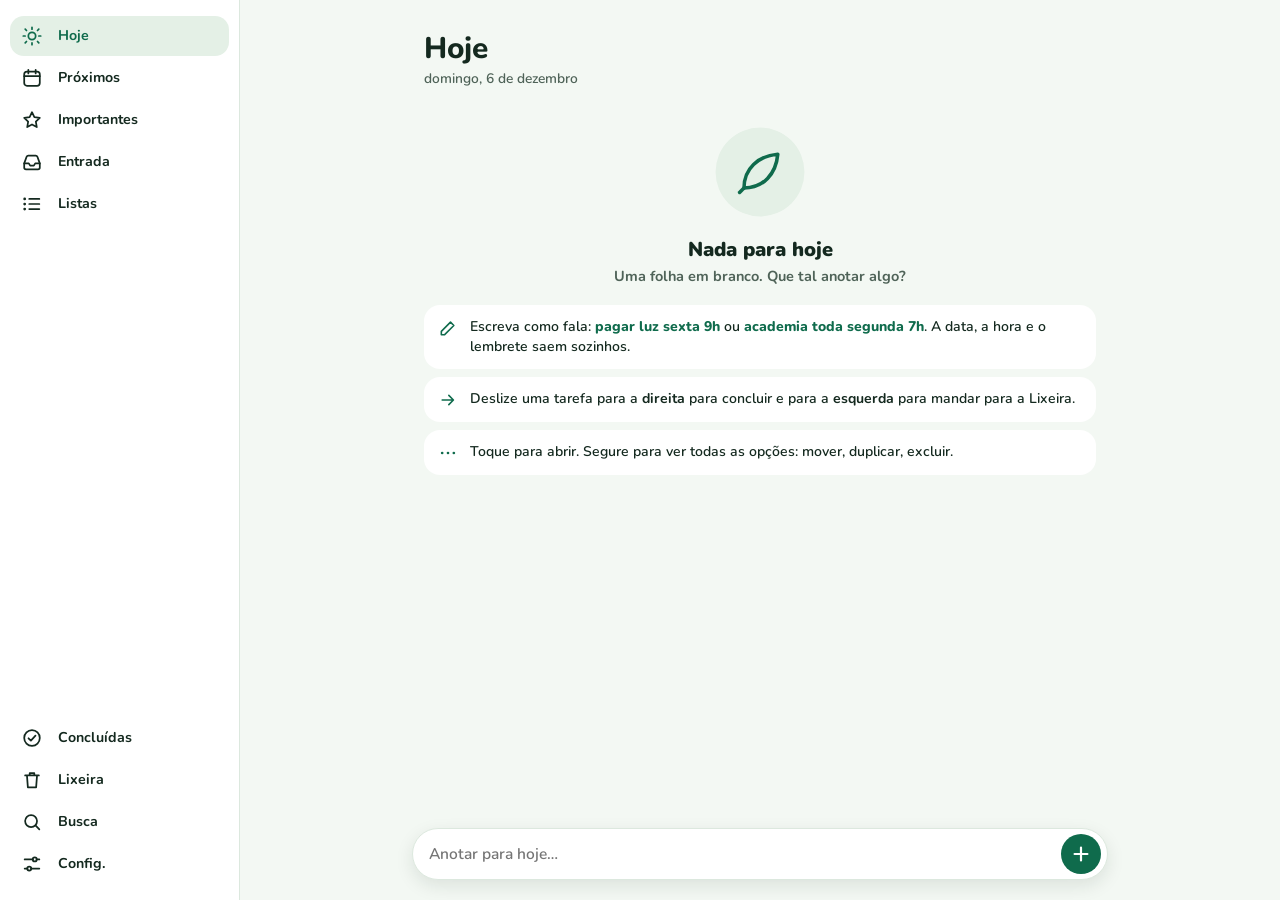
==== commit fcba1cbe: "v14 lote 1: logo 3, tema único Folha (modo e cor de destaque), abas com ícones, Anotar fixo e Hoje c" ====
--- a/index.html
+++ b/index.html
@@ -1,5 +1,5 @@
 <!doctype html>
-<html lang="pt-BR" data-theme="folha">
+<html lang="pt-BR">
 <head>
   <meta charset="utf-8">
   <meta name="viewport" content="width=device-width, initial-scale=1, viewport-fit=cover">
@@ -11,27 +11,28 @@
   <link rel="apple-touch-icon" href="icons/icon-folha-192.png">
   <link rel="stylesheet" href="styles.css">
   <script>
-    // Aplica o último tema antes da primeira pintura, para evitar um lampejo de outro tema.
+    // Aplica o modo (claro ou escuro), a cor de destaque e a letra antes da primeira pintura, sem lampejo.
     try {
       const saved = JSON.parse(localStorage.getItem('tarefas-tema') || 'null');
+      const root = document.documentElement;
       if (saved) {
-        document.documentElement.dataset.theme = saved.theme;
-        document.documentElement.style.setProperty('--hi', saved.hi);
-        document.documentElement.style.setProperty('--on-hi', saved.onHi);
-        if (saved.fs) document.documentElement.style.fontSize = `${saved.fs}px`;
+        const mode = saved.mode === 'auto' ? (matchMedia('(prefers-color-scheme: dark)').matches ? 'dark' : 'light')
+          : saved.mode || (saved.theme === 'diamante' ? 'dark' : 'light');
+        root.dataset.mode = mode;
+        Object.entries(saved.vars || {}).forEach(([name, value]) => root.style.setProperty(name, value));
+        if (saved.fs) root.style.fontSize = `${saved.fs}px`;
       }
     } catch { /* O tema salvo é só uma conveniência. */ }
   </script>
 </head>
 <body>
   <div class="splash" id="splash" role="img" aria-label="Minha lista de afazeres">
-    <img src="icons/folha.svg" alt="" width="260" height="260">
-    <strong>Minha lista de afazeres</strong>
-    <span>cada dia, uma folha nova</span>
+    <img src="icons/icon-folha.svg" alt="" width="168" height="168">
+    <div><span class="s1">Minha lista de</span><span class="s2">afazeres</span><span class="s3">cada dia, uma folha nova</span></div>
   </div>
   <script>
-    // Capa: a mesma folha em todos os temas; fundo escuro só no Diamante.
-    if (document.documentElement.dataset.theme === 'diamante') document.getElementById('splash').classList.add('splash-escuro');
+    // Capa: a mesma folha nos dois modos; no escuro, muda só o fundo.
+    if (document.documentElement.dataset.mode === 'dark') document.getElementById('splash').classList.add('splash-escuro');
   </script>
   <div class="app">
     <nav class="nav" id="nav" aria-label="Navegação principal"></nav>
--- a/styles.css
+++ b/styles.css
@@ -1,630 +1,384 @@
-@font-face { font-family: Manrope; src: url(fonts/manrope.woff2) format("woff2"); font-weight: 400 800; font-display: swap; }
-@font-face { font-family: Nunito; src: url(fonts/nunito.woff2) format("woff2"); font-weight: 400 800; font-display: swap; }
-@font-face { font-family: Figtree; src: url(fonts/figtree.woff2) format("woff2"); font-weight: 400 700; font-display: swap; }
-@font-face { font-family: "Bricolage Grotesque"; src: url(fonts/bricolage.woff2) format("woff2"); font-weight: 700 800; font-display: swap; }
-
-/* Folha é o tema padrão e vale antes de o tema salvo carregar. */
-:root, :root[data-theme="folha"] {
+@font-face { font-family: Nunito; src: url(fonts/nunito.woff2) format("woff2"); font-weight: 400 900; font-display: swap; }
+
+/* Tema único Folha (v14). A cor de destaque escolhida em Config. troca --primary e afins pelo app.js. */
+:root {
   color-scheme: light;
-  --bg: #F3F8F3; --surface: #FFFFFF; --surface-2: #E4F0E6; --text: #14291F; --muted: #4F6358;
-  --line: #DCE8DE; --edge: #DCE8DE; --danger: #B3261E; --danger-soft: #FBE6E4;
+  --bg: #F3F8F3; --surface: #FFFFFF; --surface-2: #E4F0E6; --soft: #E4F0E6;
+  --text: #14291F; --muted: #4F6358; --line: #DCE8DE; --edge: #DCE8DE;
+  --danger: #B3261E; --danger-soft: #FBE6E4; --on-danger: #FFFFFF;
   --off: #66746B; --off-line: #D3E0D6;
   --primary: #0F6B4C; --on-primary: #FFFFFF;
-  --accent: #0F6B4C;
-  --selected: #0F6B4C; --on-selected: #FFFFFF;
-  --segment: #0F6B4C; --on-segment: #FFFFFF;
-  --banner: #D8EEDF; --on-banner: #14291F; --banner-line: transparent; --banner-label: #0F6B4C;
-  --reminder-bg: transparent; --reminder-text: #0F6B4C;
-  --font: Nunito, system-ui, sans-serif; --font-title: Nunito, system-ui, sans-serif;
+  --accent: var(--primary);
+  --selected: var(--primary); --on-selected: var(--on-primary);
+  --mark-line: var(--primary); --mark-fill: var(--primary); --on-mark: var(--on-primary);
+  --banner: #D8EEDF; --on-banner: #14291F;
+  --toast: #14291F; --on-toast: #FFFFFF; --toast-act: #9FE0BC;
+  --later: #F4DE9C; --on-later: #3D2E00;
+  --star: #C98A00;
+  --scrim: rgb(20 41 31 / .42);
+  --shadow: 0 6px 18px rgb(20 41 31 / .10);
+  --font: Nunito, system-ui, sans-serif;
   --radius: 16px; --radius-button: 22px; --radius-field: 14px;
-  --task-line: transparent; --gap: 6px;
-  --mark-size: 18px; --mark-radius: 2px 11px 2px 11px; --mark-rotate: 0deg; --mark-line: #0F6B4C; --mark-fill: #0F6B4C;
-  --dot-size: 9px; --dot-radius: 1px 7px 1px 7px; --dot-rotate: 0deg;
-}
-:root[data-theme="diamante"] {
+  --mark-size: 21px; --mark-radius: 2px 11px 2px 11px;
+  --nav-h: 66px;
+}
+:root[data-mode="dark"] {
   color-scheme: dark;
-  --bg: #0E1218; --surface: #161C25; --surface-2: #1F2732; --text: #E8EDF3; --muted: #A0ABB8;
-  --line: #2A3340; --edge: #2A3340; --danger: #F4A79D; --danger-soft: #3B2220;
-  --off: #7E8A99; --off-line: #232B36;
-  --primary: #A9D6F5; --on-primary: #0E1F2C;
-  --accent: #A9D6F5;
-  --selected: #A9D6F5; --on-selected: #0E1F2C;
-  --segment: #1B2C3A; --on-segment: #A9D6F5;
-  --banner: #1B2C3A; --on-banner: #E8EDF3; --banner-line: #A9D6F5; --banner-label: #A9D6F5;
-  --reminder-bg: transparent; --reminder-text: #A9D6F5;
-  --font: Manrope, system-ui, sans-serif; --font-title: Manrope, system-ui, sans-serif;
-  --radius: 10px; --radius-button: 10px; --radius-field: 8px;
-  --task-line: #2A3340; --gap: 6px;
-  --mark-size: 14px; --mark-radius: 3px; --mark-rotate: 45deg; --mark-line: #A9D6F5; --mark-fill: #A9D6F5;
-  --dot-size: 6px; --dot-radius: 1px; --dot-rotate: 45deg;
-}
-:root[data-theme="marca-texto"] {
-  color-scheme: light;
-  --hi: #FFE44D; --on-hi: #16181A;
-  --bg: #FFFFFF; --surface: #FFFFFF; --surface-2: #F1F2EE; --text: #16181A; --muted: #5C6166;
-  --line: #E3E5E1; --edge: #BFC3BE; --danger: #C2201A; --danger-soft: #FBE8E7;
-  --off: #70757A; --off-line: #E3E5E1;
-  --primary: #16181A; --on-primary: #FFFFFF;
-  --accent: #16181A;
-  --selected: var(--hi); --on-selected: var(--on-hi);
-  --segment: var(--hi); --on-segment: var(--on-hi);
-  --banner: var(--hi); --on-banner: var(--on-hi); --banner-line: transparent; --banner-label: var(--on-hi);
-  --reminder-bg: var(--hi); --reminder-text: var(--on-hi);
-  --font: Figtree, system-ui, sans-serif; --font-title: "Bricolage Grotesque", Figtree, sans-serif;
-  --radius: 10px; --radius-button: 8px; --radius-field: 8px;
-  --task-line: transparent; --gap: 0px;
-  --mark-size: 20px; --mark-radius: 5px; --mark-rotate: 0deg; --mark-line: #16181A; --mark-fill: var(--hi);
-  --dot-size: 0px; --dot-radius: 0; --dot-rotate: 0deg;
+  --bg: #0F1714; --surface: #17221D; --surface-2: #1F2C26; --soft: #1E3329;
+  --text: #E6F0EA; --muted: #A3B5AA; --line: #2A3A32; --edge: #2E4238;
+  --danger: #F4A79D; --danger-soft: #3B2220; --on-danger: #2A0F0C;
+  --off: #7E8F85; --off-line: #26342D;
+  --primary: #7FD3A2; --on-primary: #0B2A1D;
+  --banner: #1C3A2C; --on-banner: #E6F0EA;
+  --toast: #E6F0EA; --on-toast: #0F1714; --toast-act: #0F6B4C;
+  --later: #3D3420; --on-later: #F2DFA6;
+  --star: #F2D27A;
+  --scrim: rgb(0 0 0 / .6);
+  --shadow: 0 6px 18px rgb(0 0 0 / .4);
 }
 
 * { box-sizing: border-box; }
 [hidden] { display: none !important; }
 /* O tamanho da letra vem de Config.; todo o resto é medido em rem. */
 html { -webkit-text-size-adjust: 100%; font-size: 14.5px; }
-body {
-  margin: 0;
-  background: var(--bg);
-  color: var(--text);
-  font: 1rem/1.42 var(--font);
-}
+body { margin: 0; background: var(--bg); color: var(--text); font: 1rem/1.42 var(--font); }
 button, input, select, textarea { font: inherit; color: inherit; }
 button { cursor: pointer; }
 button:disabled { cursor: not-allowed; }
-input[type="checkbox"] { accent-color: var(--accent); }
+input[type="checkbox"], input[type="radio"] { accent-color: var(--accent); }
 :focus-visible { outline: 2px solid var(--accent); outline-offset: 2px; }
+a { color: inherit; }
+
+/* Ícones de traço (24×24) */
+.i { width: 1.25rem; height: 1.25rem; fill: none; stroke: currentColor; stroke-width: 1.9; stroke-linecap: round; stroke-linejoin: round; flex: none; }
+.i.fill { fill: currentColor; }
 
 .app { display: flex; min-height: 100dvh; }
-.main {
-  flex: 1;
-  min-width: 0;
-  max-width: 720px;
-  margin: 0 auto;
-  padding: 24px 16px 96px;
-}
-h1 { font: 800 30px/1.14 var(--font-title); letter-spacing: -.01em; margin: 0; }
+.main { flex: 1; min-width: 0; max-width: 720px; margin: 0 auto; padding: 18px 16px calc(var(--nav-h) + 24px + env(safe-area-inset-bottom)); }
+body.has-dock .main { padding-bottom: calc(var(--nav-h) + 96px + env(safe-area-inset-bottom)); }
+h1 { font: 800 2.05rem/1.1 var(--font); letter-spacing: -.01em; margin: 0; }
+/* Títulos de seção: pequenos, em maiúsculas, com a contagem num selo */
 h2 {
-  display: flex;
-  align-items: center;
-  gap: 8px;
-  font: 700 14px/1.3 var(--font-title);
-  color: var(--muted);
-  margin: 20px 0 8px;
-}
-h2::before {
-  content: "";
-  width: var(--dot-size);
-  height: var(--dot-size);
-  background: var(--accent);
-  border-radius: var(--dot-radius);
-  transform: rotate(var(--dot-rotate));
-}
-.view-head { display: flex; align-items: center; gap: 8px; margin-bottom: 14px; }
+  display: flex; align-items: center; gap: 8px;
+  font: 800 .9rem/1.3 var(--font); color: var(--muted);
+  letter-spacing: .03em; text-transform: uppercase;
+  margin: 18px 2px 8px;
+}
+h2 .n { font-size: .82rem; letter-spacing: 0; background: var(--surface-2); border-radius: 999px; padding: 0 8px; }
+h2.late { color: var(--danger); }
+h2.late .n { background: var(--danger-soft); }
+.view-head { display: flex; align-items: flex-start; gap: 6px; margin-bottom: 14px; flex-wrap: wrap; }
 .view-head > div { flex: 1; min-width: 0; }
-.subtitle { color: var(--muted); font-size: .88rem; margin-top: 3px; }
-
-/* Navegação: abas embaixo no celular, barra lateral no PC */
+.subtitle { color: var(--muted); font-size: .95rem; margin-top: 4px; font-weight: 600; }
+.back { display: inline-flex; align-items: center; gap: 2px; color: var(--primary); font-weight: 800; font-size: .95rem; text-decoration: none; min-height: 36px; padding-right: 8px; margin-bottom: 2px; }
+.back .i { width: 18px; height: 18px; }
+
+/* Navegação: abas com ícones embaixo no celular, barra lateral no PC */
 .nav {
-  position: fixed;
-  z-index: 5;
-  inset: auto 0 0 0;
-  display: flex;
-  background: var(--surface);
-  border-top: 1px solid var(--line);
-  padding-bottom: env(safe-area-inset-bottom);
+  position: fixed; z-index: 8; inset: auto 0 0 0; display: flex;
+  background: var(--surface); border-top: 1px solid var(--line);
+  padding: 6px 4px calc(6px + env(safe-area-inset-bottom));
 }
 .nav-item {
-  flex: 1;
-  min-width: 0;
-  min-height: 58px;
-  padding: 6px 2px;
-  border: 0;
-  background: none;
-  color: var(--muted);
-  font-size: .8rem;
-  text-decoration: none;
-  display: flex;
-  flex-direction: column;
-  align-items: center;
-  justify-content: center;
-  gap: 4px;
-}
-.nav-item::before {
-  content: "";
-  width: var(--dot-size);
-  height: var(--dot-size);
-  border-radius: var(--dot-radius);
-  transform: rotate(var(--dot-rotate));
-}
-.nav-item.active { color: var(--accent); font-weight: 750; }
-.nav-item.active::before { background: var(--accent); }
-.nav-only-desktop, .nav .count { display: none; }
+  flex: 1; min-width: 0; min-height: 54px; padding: 2px 0 0; border: 0; background: none;
+  color: var(--muted); font-size: .8rem; font-weight: 800; text-decoration: none;
+  display: flex; flex-direction: column; align-items: center; gap: 3px; position: relative;
+}
+.nav-item .pill { width: 58px; height: 30px; border-radius: 999px; display: grid; place-items: center; }
+.nav-item .pill .i { width: 22px; height: 22px; }
+.nav-item.active { color: var(--primary); }
+.nav-item.active .pill { background: var(--soft); }
+.nav-item .bd {
+  position: absolute; top: -2px; left: calc(50% + 9px); min-width: 18px; padding: 0 5px;
+  background: var(--primary); color: var(--on-primary); border-radius: 999px;
+  font-size: .72rem; line-height: 17px; text-align: center;
+}
+.nav-item .label { overflow: hidden; text-overflow: ellipsis; white-space: nowrap; max-width: 100%; }
+.nav-item .count, .nav-only-desktop, .nav-group, .nav-spacer { display: none; }
+.nav-dot { width: 10px; height: 10px; border-radius: 1px 7px 1px 7px; background: var(--dot, var(--muted)); flex: none; margin: 0 6px; }
 @media (min-width: 800px) {
+  :root { --nav-h: 0px; }
   .nav {
-    position: sticky;
-    top: 0;
-    inset: auto;
-    flex: 0 0 240px;
-    height: 100dvh;
-    overflow-y: auto;
-    flex-direction: column;
-    border-top: 0;
-    border-right: 1px solid var(--line);
-    padding: 16px 10px;
+    position: sticky; top: 0; inset: auto; flex: 0 0 240px; height: 100dvh; overflow-y: auto;
+    flex-direction: column; border-top: 0; border-right: 1px solid var(--line); padding: 16px 10px; gap: 2px;
   }
   .nav-item {
-    flex: none;
-    flex-direction: row;
-    justify-content: flex-start;
-    min-height: 38px;
-    padding: 6px 10px;
-    border-radius: var(--radius-field);
-    font-size: .95rem;
-    color: var(--text);
-    gap: 8px;
+    flex: none; flex-direction: row; justify-content: flex-start; min-height: 40px; padding: 4px 10px 4px 4px;
+    border-radius: var(--radius-field); font-size: .98rem; font-weight: 700; color: var(--text); gap: 8px;
   }
-  .nav-item .label { flex: 1; overflow: hidden; text-overflow: ellipsis; white-space: nowrap; }
+  .nav-item .pill { width: 36px; height: 30px; }
+  .nav-item.active { background: var(--soft); }
+  .nav-item.active .pill { background: none; }
+  .nav-item .label { flex: 1; text-align: left; }
+  .nav-item .bd { display: none; }
   .nav-only-desktop { display: flex; }
-  .nav .count { display: inline; color: var(--muted); font-size: .8rem; }
-  .nav-group { display: block; color: var(--muted); font-size: .78rem; padding: 14px 10px 4px; }
-  .nav-spacer { flex: 1; min-height: 12px; }
+  .nav .count { display: inline; color: var(--muted); font-size: .85rem; font-weight: 700; }
+  .nav-group { display: block; color: var(--muted); font-size: .78rem; font-weight: 800; letter-spacing: .06em; text-transform: uppercase; padding: 14px 10px 4px; }
+  .nav-spacer { display: block; flex: 1; min-height: 12px; }
   .main { padding: 32px 24px 48px; }
-}
-@media (max-width: 799px) {
-  .nav-group, .nav-spacer { display: none; }
-}
-
-/* Campo de adicionar */
-.quick-add { display: flex; gap: 8px; margin-bottom: 14px; }
-.quick-add input {
-  flex: 1;
-  min-width: 0;
-  min-height: 46px;
-  padding: 0 14px;
-  background: var(--surface);
-  border: 1px solid var(--edge);
-  border-radius: var(--radius-button);
-}
-input::placeholder, textarea::placeholder { color: var(--muted); opacity: 1; }
+  body.has-dock .main { padding-bottom: 120px; }
+}
+
+/* Campo "Anotar…" fixo acima das abas */
+.dock {
+  position: fixed; z-index: 7; left: 0; right: 0; bottom: calc(var(--nav-h) + env(safe-area-inset-bottom));
+  padding: 0 12px 8px; pointer-events: none;
+}
+.dock > * { pointer-events: auto; max-width: 696px; margin-left: auto; margin-right: auto; }
+@media (min-width: 800px) {
+  .dock { left: 240px; bottom: 12px; }
+}
+.qa {
+  display: flex; align-items: center; gap: 8px; height: 52px; padding: 0 6px 0 16px;
+  background: var(--surface); border: 1.5px solid var(--line); border-radius: 26px; box-shadow: var(--shadow);
+}
+.qa:focus-within { border-color: var(--primary); box-shadow: 0 0 0 3px var(--soft), var(--shadow); }
+.qa input { flex: 1; min-width: 0; border: 0; background: none; outline: none; padding: 0; font-size: 1.07rem; font-weight: 600; }
+.qa .go { width: 40px; height: 40px; border-radius: 50%; border: 0; padding: 0; display: grid; place-items: center; background: var(--primary); color: var(--on-primary); flex: none; }
+.qa .go .i { width: 22px; height: 22px; stroke-width: 2.4; }
+.parse {
+  margin-bottom: 8px; padding: 10px 12px; background: var(--surface); border: 1px solid var(--line);
+  border-radius: var(--radius); box-shadow: var(--shadow); font-size: .9rem;
+}
+.parse-row { display: flex; flex-wrap: wrap; align-items: center; gap: 6px; }
+.parse-head { justify-content: space-between; margin-bottom: 8px; font-weight: 800; }
+.parse hr { border: 0; height: 1px; background: var(--line); margin: 10px 0 8px; }
+.parse .lead { color: var(--muted); font-size: .88rem; font-weight: 800; }
+.chip {
+  display: inline-flex; align-items: center; gap: 5px; min-height: 30px; padding: 0 11px; border: 0; border-radius: 999px;
+  background: var(--soft); color: var(--text); font-size: .9rem; font-weight: 800; max-width: 100%; overflow-wrap: anywhere;
+}
+.chip .i { width: 14px; height: 14px; }
+.chip.on { background: var(--primary); color: var(--on-primary); }
+.link { display: inline-flex; align-items: center; gap: 6px; background: none; border: 0; padding: 0; min-height: 36px; font-size: .93rem; font-weight: 800; color: var(--primary); }
 
 /* Botões */
 .btn {
-  min-height: 44px;
-  padding: 0 14px;
-  border: 1px solid var(--edge);
-  border-radius: var(--radius-button);
-  background: var(--surface);
-  font-weight: 600;
-  white-space: nowrap;
-}
-.btn.primary { background: var(--primary); border-color: var(--primary); color: var(--on-primary); font-weight: 700; }
+  min-height: 44px; padding: 0 16px; border: 1.5px solid var(--line); border-radius: var(--radius-button);
+  background: var(--surface); font-weight: 800; font-size: 1rem; white-space: nowrap;
+  display: inline-flex; align-items: center; justify-content: center; gap: 6px; text-decoration: none; color: var(--text);
+}
+.btn .i { width: 18px; height: 18px; }
+.btn.primary { background: var(--primary); border-color: var(--primary); color: var(--on-primary); }
 .btn.danger { color: var(--danger); }
-.btn.small { min-height: 36px; padding: 0 10px; font-size: .86rem; }
+.btn.small { min-height: 36px; padding: 0 12px; font-size: .93rem; }
 .btn:disabled { color: var(--off); background: transparent; border-color: var(--off-line); }
+.ib { width: 44px; height: 44px; display: grid; place-items: center; border-radius: 50%; background: none; border: 0; color: var(--muted); padding: 0; flex: none; }
+.ib .i { width: 22px; height: 22px; }
+.ib:hover { color: var(--text); }
 
 /* Grupo de opções */
-.segments { display: flex; gap: 3px; padding: 3px; background: var(--surface-2); border-radius: var(--radius-button); margin-bottom: 8px; }
-.segments button {
-  flex: 1;
-  min-width: 0;
-  min-height: 38px;
-  padding: 0 2px;
-  border: 0;
-  border-radius: calc(var(--radius-button) - 3px);
-  background: none;
-  font-size: .82rem;
-  font-weight: 650;
-}
-.segments button.on { background: var(--segment); color: var(--on-segment); font-weight: 750; }
+.segments { display: flex; gap: 2px; padding: 3px; background: var(--surface-2); border-radius: 999px; margin-bottom: 12px; }
+.segments button { flex: 1; min-width: 0; min-height: 38px; padding: 0 4px; border: 0; border-radius: 999px; background: none; font-size: .93rem; font-weight: 800; color: var(--muted); }
+.segments button.on { background: var(--primary); color: var(--on-primary); }
 .segments button:disabled { color: var(--off); }
+.segments.wrap3 { display: grid; grid-template-columns: repeat(3, minmax(0, 1fr)); }
 
 /* Tarefas */
-.task-list { list-style: none; margin: 0; padding: 0; display: grid; gap: var(--gap); }
-.task {
-  display: flex;
-  align-items: flex-start;
-  background: var(--surface);
-  border: 1px solid var(--task-line);
-  border-radius: var(--radius);
-}
-.check {
-  flex: none;
-  width: 48px;
-  height: 48px;
-  border: 0;
-  background: none;
-  display: grid;
-  place-items: center;
-  padding: 0;
-}
+.task-list { list-style: none; margin: 0; padding: 0; display: grid; gap: 6px; }
+.task { display: flex; align-items: flex-start; background: var(--surface); border-radius: var(--radius); position: relative; touch-action: pan-y; }
+.check { flex: none; width: 46px; height: 48px; border: 0; background: none; display: grid; place-items: center; padding: 0 0 0 4px; }
 .mark {
-  display: grid;
-  place-items: center;
-  width: 24px;
-  height: 24px;
-  border: 2px solid var(--mark-line);
-  border-radius: 50%;
-  color: var(--mark-line);
-  transition: background .15s, color .15s, border-color .15s;
-}
-.mark svg { width: 14px; height: 14px; fill: none; stroke: currentColor; stroke-width: 3.2; stroke-linecap: round; stroke-linejoin: round; opacity: .28; transition: opacity .15s; }
-.check:hover .mark svg, .check:focus-visible .mark svg { opacity: 1; }
-.check.done .mark, .check.done:hover .mark { background: var(--mark-fill); border-color: var(--mark-fill); color: var(--on-mark, var(--on-primary)); }
-.check.done .mark svg { opacity: 1; }
-.task-body {
-  flex: 1;
-  min-width: 0;
-  min-height: 48px;
-  padding: 12px 8px 12px 0;
-  border: 0;
-  background: none;
-  text-align: left;
-}
-.task-title { display: block; overflow-wrap: anywhere; font-weight: 550; }
-.task.is-done .task-title { color: var(--muted); text-decoration: line-through; }
-.chips { display: flex; flex-wrap: wrap; gap: 3px 10px; margin-top: 2px; color: var(--muted); font-size: .82rem; font-weight: 450; }
-.chip-overdue { color: var(--danger); font-weight: 650; }
-.chip-reminder { color: var(--reminder-text); background: var(--reminder-bg); font-weight: 600; border-radius: 3px; }
-.icon {
-  flex: none;
-  width: 44px;
-  height: 48px;
-  border: 0;
-  background: none;
-  padding: 0;
-  display: grid;
-  place-items: center;
-}
+  display: grid; place-items: center; width: var(--mark-size); height: var(--mark-size);
+  border: 2px solid var(--mark-line); border-radius: var(--mark-radius); color: var(--on-mark);
+  transition: background .15s, border-color .15s;
+}
+.mark svg { width: 14px; height: 14px; fill: none; stroke: currentColor; stroke-width: 3.2; stroke-linecap: round; stroke-linejoin: round; opacity: 0; transition: opacity .15s; }
+.check:hover .mark svg, .check:focus-visible .mark svg { opacity: .35; color: var(--mark-line); }
+.check.late .mark { border-color: var(--danger); }
+.check.done .mark, .check.done:hover .mark { background: var(--mark-fill); border-color: var(--mark-fill); }
+.check.done .mark svg { opacity: 1; color: var(--on-mark); }
+.task-body { flex: 1; min-width: 0; min-height: 48px; padding: 12px 4px 12px 2px; border: 0; background: none; text-align: left; }
+.task-title { display: block; overflow-wrap: anywhere; font-weight: 800; font-size: 1.07rem; line-height: 1.3; }
+.task.is-done .task-title { color: var(--muted); text-decoration: line-through; text-decoration-thickness: 1px; }
+.chips { display: flex; flex-wrap: wrap; align-items: center; gap: 3px 12px; margin-top: 4px; color: var(--muted); font-size: .9rem; font-weight: 600; }
+.chips > span { display: inline-flex; align-items: center; gap: 4px; }
+.chips .i { width: 14px; height: 14px; }
+.chip-overdue { color: var(--danger); font-weight: 800; }
+.chip-reminder { color: var(--primary); font-weight: 800; }
+.chip-tag { color: var(--primary); font-weight: 700; }
+.star { color: var(--star); }
+.lc { display: inline-flex; align-items: center; gap: 5px; }
+.lc::before { content: ""; width: 8px; height: 8px; border-radius: 1px 6px 1px 6px; background: var(--c, var(--muted)); flex: none; }
+.lc.plain::before { display: none; }
+.icon { flex: none; width: 40px; height: 48px; border: 0; background: none; padding: 0; display: grid; place-items: center; color: var(--muted); }
+.icon .i { width: 22px; height: 22px; }
+.icon:hover, .icon:focus-visible { color: var(--text); }
 .icon:disabled { color: var(--off); }
-
-.icon.star.on { color: var(--mark-fill); }
-[data-theme="marca-texto"] .icon.star.on { color: var(--text); }
-.drag {
-  flex: none;
-  width: 34px;
-  height: 48px;
-  margin-right: -6px;
-  border: 0;
-  background: none;
-  color: var(--muted);
-  display: grid;
-  place-items: center;
-  padding: 0;
-  cursor: grab;
-  touch-action: none;
-}
+.drag { flex: none; width: 30px; height: 48px; margin-right: -6px; border: 0; background: none; color: var(--muted); display: grid; place-items: center; padding: 0; cursor: grab; touch-action: none; opacity: .7; }
 .task-list .task { transition: transform .12s ease; }
-.task.dragging {
-  position: relative;
-  z-index: 2;
-  transition: none;
-  box-shadow: 0 8px 20px rgb(0 0 0 / .18);
-  cursor: grabbing;
-}
-.chip-tag { color: var(--accent); font-weight: 600; }
-
-/* Prévia do que foi entendido no campo de adicionar */
-.quick-preview {
-  display: flex;
-  flex-wrap: wrap;
-  align-items: center;
-  gap: 6px 8px;
-  margin: -6px 0 14px;
-  color: var(--muted);
-  font-size: .82rem;
-}
-.quick-preview .chip { background: var(--surface-2); color: var(--text); border-radius: 6px; padding: 3px 8px; overflow-wrap: anywhere; }
-
-/* Calendário, Kanban e Matriz */
-.cal-head { display: flex; align-items: center; justify-content: space-between; gap: 8px; margin: 6px 0 10px; }
-.cal-head strong { font: 700 1.05rem/1.2 var(--font-title); }
-.cal-grid { display: grid; grid-template-columns: repeat(7, minmax(0, 1fr)); gap: 4px; }
-.cal-week { text-align: center; color: var(--muted); font-size: .75rem; padding-bottom: 2px; }
-.cal-day {
-  min-height: 46px;
-  display: flex;
-  flex-direction: column;
-  align-items: center;
-  justify-content: center;
-  gap: 2px;
-  padding: 2px;
-  background: var(--surface);
-  border: 1px solid var(--line);
-  border-radius: var(--radius-field);
-  font-size: .88rem;
-}
-.cal-day.out { visibility: hidden; }
-.cal-day.today { border-color: var(--accent); font-weight: 750; }
-.cal-day.selected { background: var(--selected); border-color: var(--selected); color: var(--on-selected); }
-.cal-count { min-width: 18px; padding: 1px 5px; border-radius: 9px; background: var(--surface-2); color: var(--text); font-size: .7rem; line-height: 1.3; }
-.cal-day.selected .cal-count { background: var(--on-selected); color: var(--selected); }
-.kanban { display: flex; gap: 12px; overflow-x: auto; padding-bottom: 8px; scroll-snap-type: x mandatory; }
-.kanban-col { flex: 0 0 min(300px, 86%); scroll-snap-align: start; }
-.kanban-col h3, .quadrant h3 {
-  display: flex;
-  justify-content: space-between;
-  gap: 8px;
-  margin: 2px 0 8px;
-  font: 700 .95rem/1.3 var(--font-title);
-}
-.kanban-col .count, .quadrant .count { color: var(--muted); font-weight: 500; }
-.matrix { display: grid; gap: 12px; }
-.quadrant { background: var(--surface-2); border-radius: var(--radius); padding: 10px; min-width: 0; }
+.task.dragging { position: relative; z-index: 2; transition: none; box-shadow: 0 8px 20px rgb(0 0 0 / .18); cursor: grabbing; }
+.done-toggle, .fold { display: flex; align-items: center; gap: 8px; width: 100%; min-height: 44px; margin-top: 6px; padding: 0 2px; border: 0; background: none; color: var(--muted); font-weight: 800; font-size: .97rem; text-align: left; }
+.fold .i { width: 18px; height: 18px; transition: transform .15s; }
+.fold[aria-expanded="true"] .i { transform: rotate(90deg); }
+
+/* Lembrete em destaque */
+.reminder { background: var(--banner); color: var(--on-banner); border-radius: calc(var(--radius) + 4px); padding: 14px 14px 12px; margin-bottom: 8px; }
+.reminder-top { display: flex; align-items: center; justify-content: space-between; gap: 8px; }
+.reminder-label { display: flex; align-items: center; gap: 6px; color: var(--primary); font-size: .9rem; font-weight: 800; }
+.reminder-label .i { width: 16px; height: 16px; }
+.reminder-top .ib { width: 36px; height: 36px; margin: -8px -6px -8px 0; color: var(--on-banner); }
+.reminder-title { font-size: 1.24rem; font-weight: 800; line-height: 1.25; margin-top: 4px; overflow-wrap: anywhere; }
+.reminder .chips { color: var(--muted); }
+.reminder-actions { display: flex; gap: 8px; margin-top: 12px; }
+.reminder-actions .btn { flex: 1; }
+.reminder-actions .btn:not(.primary) { background: var(--surface); }
+
+.empty { color: var(--muted); padding: 28px 8px; text-align: center; font-weight: 600; }
+.empty-hero { text-align: center; padding: 22px 0 18px; }
+.empty-hero strong { display: block; font-size: 1.38rem; font-weight: 900; margin-top: 10px; }
+.empty-hero span { display: block; color: var(--muted); font-weight: 700; margin-top: 2px; }
+.empty-hero svg circle { fill: var(--soft); }
+.empty-hero svg path { stroke: var(--primary); }
+.tip { display: flex; gap: 12px; align-items: flex-start; background: var(--surface); border-radius: var(--radius); padding: 12px 14px; margin-bottom: 8px; font-size: .97rem; font-weight: 600; }
+.tip .i { color: var(--primary); width: 20px; height: 20px; margin-top: 1px; }
+.tip p { margin: 0; }
+.ex { font-weight: 800; color: var(--primary); }
+.empty-tip { color: var(--muted); font-size: .9rem; margin: 6px 4px 12px; font-weight: 600; }
+.empty .empty-tip { max-width: 440px; margin: 10px auto 0; }
+.empty p { margin: 0; }
+
+/* Listas */
+.rows { display: grid; gap: 4px; }
+.lr { display: flex; align-items: center; gap: 12px; min-height: 56px; padding: 0 2px 0 10px; background: var(--surface); border-radius: var(--radius); }
+.lr .nm { flex: 1; min-width: 0; font-weight: 800; font-size: 1.07rem; text-decoration: none; align-self: stretch; display: flex; align-items: center; overflow: hidden; }
+.lr .nm span { overflow: hidden; text-overflow: ellipsis; white-space: nowrap; }
+.em {
+  width: 36px; height: 36px; border-radius: 4px 14px 4px 14px; display: grid; place-items: center; font-size: 1.2rem; flex: none;
+  background: color-mix(in srgb, var(--c, #7E8A99) 20%, var(--surface));
+}
+.em .i { width: 20px; height: 20px; color: var(--c, var(--muted)); }
+.cnt { color: var(--muted); font-weight: 800; font-size: .97rem; min-width: 22px; text-align: right; }
+.grp { display: flex; align-items: center; justify-content: space-between; margin: 16px 2px 4px; min-height: 32px; font-size: .86rem; font-weight: 800; color: var(--muted); letter-spacing: .07em; text-transform: uppercase; }
+.grp .ib { width: 36px; height: 36px; }
+.tiles { display: grid; grid-template-columns: repeat(4, minmax(0, 1fr)); gap: 6px; margin-top: 14px; }
+.tile {
+  display: flex; flex-direction: column; align-items: center; justify-content: center; gap: 6px; padding: 10px 2px; min-height: 64px;
+  border: 0; border-radius: var(--radius); background: var(--soft); color: var(--text); font-size: .86rem; font-weight: 800; text-decoration: none; text-align: center;
+}
+.tile .i { width: 22px; height: 22px; color: var(--primary); }
+.row-link {
+  display: flex; justify-content: space-between; gap: 12px; width: 100%; min-height: 52px; align-items: center; padding: 8px 14px;
+  background: var(--surface); border: 0; border-radius: var(--radius); color: inherit; font-weight: 800; text-align: left; text-decoration: none;
+}
+.row-link .count { color: var(--muted); font-size: .95rem; font-weight: 800; }
+.row-link:disabled { color: var(--off); background: transparent; font-weight: 600; }
+.row-wrap { display: flex; align-items: center; gap: 2px; }
+.row-wrap .row-link { flex: 1; min-width: 0; }
+.list-label { display: inline-flex; align-items: center; gap: 7px; min-width: 0; }
+.list-name { overflow: hidden; text-overflow: ellipsis; }
+.list-dot { flex: none; width: 10px; height: 10px; border-radius: 1px 7px 1px 7px; background: var(--dot); }
+.list-emoji { flex: none; }
+.organize-row .row-link { cursor: default; }
+.organize-row .icon:disabled { opacity: .3; }
+.sort-note { color: var(--muted); font-size: .9rem; margin: -6px 0 10px; display: flex; align-items: center; gap: 6px; flex-wrap: wrap; font-weight: 600; }
+
+/* Config. */
+.panel { background: var(--surface); border-radius: var(--radius); padding: 14px; margin-bottom: 10px; }
+.panel h3 { margin: 0 0 6px; font: 800 1.03rem/1.3 var(--font); }
+.panel p { margin: 0 0 10px; color: var(--muted); font-size: .93rem; font-weight: 600; }
+.panel .rows { margin-top: 2px; }
+.lbl { display: block; font-size: .86rem; font-weight: 800; color: var(--muted); margin-bottom: 8px; letter-spacing: .02em; }
+.actions { display: flex; flex-wrap: wrap; gap: 8px; }
+.search { width: 100%; min-height: 48px; padding: 0 14px; background: var(--surface); border: 1.5px solid var(--line); border-radius: var(--radius-button); margin-bottom: 14px; font-weight: 600; }
+.search:focus { outline: none; border-color: var(--primary); box-shadow: 0 0 0 3px var(--soft); }
+.settings-index { display: flex; flex-wrap: wrap; gap: 6px; margin: -4px 0 6px; }
+.settings-index a { padding: 6px 12px; border-radius: 999px; background: var(--soft); color: var(--text); text-decoration: none; font-size: .9rem; font-weight: 800; }
+
+/* Aparência: modo e cor de destaque */
+.mode-grid { display: grid; grid-template-columns: repeat(3, minmax(0, 1fr)); gap: 8px; }
+.mode-card { border: 2px solid var(--line); border-radius: 16px; padding: 6px; background: var(--surface); text-align: center; }
+.mode-card[aria-checked="true"] { border-color: var(--primary); }
+.mode-card > b { display: block; font-weight: 800; font-size: .93rem; padding: 6px 0 2px; }
+.mode-prev { display: flex; flex-direction: column; gap: 5px; height: 86px; border-radius: 10px; padding: 8px; overflow: hidden; }
+.mode-prev.claro { background: #F3F8F3; --pt: #14291F; --pc: #FFFFFF; --pm: #0F6B4C; --pl: #C9D9CD; }
+.mode-prev.escuro { background: #0F1714; --pt: #E6F0EA; --pc: #17221D; --pm: #7FD3A2; --pl: #2E4238; }
+.mode-prev.auto { flex-direction: row; gap: 0; padding: 0; }
+.mode-prev.auto > span { flex: 1; display: flex; flex-direction: column; gap: 5px; padding: 8px 0 8px 8px; }
+.mode-prev.auto > span + span { padding: 8px 8px 8px 0; }
+.mode-prev .t { height: 7px; width: 50%; border-radius: 4px; background: var(--pt); }
+.mode-prev .r { display: flex; gap: 5px; align-items: center; background: var(--pc); border-radius: 7px; padding: 5px; height: 20px; }
+.mode-prev .r::before { content: ""; width: 10px; height: 10px; border: 2px solid var(--pm); border-radius: 1px 6px 1px 6px; flex: none; }
+.mode-prev .r::after { content: ""; flex: 1; height: 4px; border-radius: 2px; background: var(--pl); }
+.mode-prev.auto .claro .r { border-radius: 7px 0 0 7px; }
+.mode-prev.auto .escuro .r { border-radius: 0 7px 7px 0; }
+.mode-prev.auto .escuro .r::before { display: none; }
+.mode-prev.auto .claro .r::after { display: none; }
+.mode-prev.auto .escuro .t { visibility: hidden; }
+.accent-grid { display: grid; grid-template-columns: repeat(4, minmax(0, 1fr)); gap: 10px 6px; }
+.accent-btn { border: 0; background: none; display: flex; flex-direction: column; align-items: center; gap: 5px; padding: 0; color: var(--muted); font-size: .86rem; font-weight: 800; }
+.accent-btn .sw { width: 44px; height: 44px; border-radius: 6px 22px 6px 22px; background: var(--c); display: grid; place-items: center; color: #FFFFFF; }
+.accent-btn .sw .i { stroke-width: 3; opacity: 0; }
+.accent-btn[aria-checked="true"] { color: var(--text); }
+.accent-btn[aria-checked="true"] .sw { box-shadow: 0 0 0 3px var(--surface), 0 0 0 5px var(--c); }
+.accent-btn[aria-checked="true"] .sw .i { opacity: 1; }
+:root[data-mode="dark"] .accent-btn .sw { color: #0F1714; }
+
+/* Folha que sobe (menus) e janelas */
+dialog {
+  width: min(560px, 100%); max-width: 100%; max-height: 92dvh; margin: auto auto 0; padding: 0;
+  background: var(--bg); color: var(--text); border: 0; border-radius: 26px 26px 0 0; box-shadow: 0 -8px 30px rgb(0 0 0 / .18);
+}
+dialog:has(.sheet) { background: var(--surface); }
+dialog::backdrop { background: var(--scrim); }
 @media (min-width: 800px) {
-  .matrix { grid-template-columns: repeat(2, minmax(0, 1fr)); }
-}
-
-/* Lembretes em destaque */
-.reminder {
-  background: var(--banner);
-  color: var(--on-banner);
-  border: 1px solid var(--banner-line);
-  border-radius: var(--radius);
-  padding: 11px 12px;
-  margin-bottom: 8px;
-}
-.reminder-title { font-weight: 700; overflow-wrap: anywhere; }
-.reminder-label { color: var(--banner-label); font-size: .82rem; font-weight: 600; }
-.reminder-actions { display: flex; flex-wrap: wrap; gap: 6px; margin-top: 8px; }
-.reminder .btn:not(.primary) { color: var(--text); }
-
-.empty { color: var(--muted); padding: 28px 8px; text-align: center; }
-
-/* Listas e ajustes */
-.rows { display: grid; gap: var(--gap); }
-.row-link {
-  display: flex;
-  justify-content: space-between;
-  gap: 12px;
-  width: 100%;
-  min-height: 48px;
-  align-items: center;
-  padding: 8px 14px;
-  background: var(--surface);
-  border: 1px solid var(--task-line);
-  border-radius: var(--radius);
-  color: inherit;
-  font-weight: 550;
-  text-align: left;
-  text-decoration: none;
-}
-.row-link .count { color: var(--muted); font-size: .88rem; font-weight: 450; }
-.row-link:disabled { color: var(--off); background: transparent; border-color: var(--off-line); font-weight: 450; }
-.panel {
-  background: var(--surface);
-  border: 1px solid var(--task-line);
-  border-radius: var(--radius);
-  padding: 14px;
-  margin-bottom: 10px;
-}
-.panel h3 { margin: 0 0 6px; font: 700 1rem/1.3 var(--font-title); }
-.panel p { margin: 0 0 10px; color: var(--muted); font-size: .88rem; }
-.panel .rows { margin-top: 2px; }
-.actions { display: flex; flex-wrap: wrap; gap: 8px; }
-.search { width: 100%; min-height: 46px; padding: 0 14px; background: var(--surface); border: 1px solid var(--edge); border-radius: var(--radius-button); margin-bottom: 14px; }
-
-/* Cor do marca-texto */
-.swatches { display: grid; grid-template-columns: repeat(4, minmax(0, 1fr)); gap: 8px; margin: 12px 0 10px; }
-.swatch {
-  height: 44px;
-  border: 1px solid var(--edge);
-  border-radius: var(--radius-field);
-  background: var(--swatch);
-  color: var(--swatch-text);
-  font-size: .8rem;
-  font-weight: 650;
-}
-.swatch.on { outline: 2px solid var(--text); outline-offset: 2px; }
-.custom-color { display: flex; align-items: center; gap: 12px; min-height: 48px; font-weight: 600; }
-.custom-color input { flex: none; width: 56px; height: 44px; padding: 2px; background: var(--surface); border: 1px solid var(--edge); border-radius: var(--radius-field); cursor: pointer; }
-.help-warning { color: var(--danger); font-size: .82rem; margin: 6px 0 0; }
-
-/* Janela de detalhes */
-dialog {
-  width: min(560px, 100%);
-  max-width: 100%;
-  max-height: 92dvh;
-  margin: auto auto 0;
-  padding: 0;
-  background: var(--bg);
-  color: var(--text);
-  border: 0;
-  border-radius: 18px 18px 0 0;
-}
-dialog::backdrop { background: rgb(0 0 0 / .45); }
-@media (min-width: 800px) {
-  dialog { margin: auto; border-radius: 18px; }
-}
+  dialog { margin: auto; border-radius: 22px; }
+}
+.sheet { padding: 10px 16px calc(18px + env(safe-area-inset-bottom)); display: grid; gap: 4px; }
+.grab { width: 40px; height: 4px; border-radius: 2px; background: var(--line); margin: 0 auto 10px; }
+.sheet .form-head { align-items: flex-start; }
+.sheet .form-head h2 { margin: 0; font-size: 1.3rem; color: var(--text); text-transform: none; letter-spacing: 0; overflow-wrap: anywhere; }
+.sheet .form-head .ib { margin: -8px -8px 0 0; }
+.sheet-items { display: grid; gap: 2px; max-height: 64dvh; overflow-y: auto; margin-top: 6px; }
+.sheet-item {
+  display: flex; align-items: center; gap: 14px; width: 100%; min-height: 50px; padding: 0 6px; border: 0; border-radius: 12px;
+  background: none; text-align: left; font-weight: 700; font-size: 1.07rem; color: var(--text);
+}
+.sheet-item > .i { color: var(--muted); }
+.sheet-item:hover:not(:disabled) { background: var(--soft); }
+.sheet-item.danger, .sheet-item.danger .i { color: var(--danger); }
+.sheet-item.on { background: var(--soft); }
+.sheet-item.on > .i { color: var(--primary); }
+.sheet-item:disabled { color: var(--off); background: transparent; font-weight: 500; cursor: default; }
+.sheet-hint { color: var(--muted); font-weight: 700; font-size: .9rem; margin-left: auto; }
+.sheet-sep { height: 1px; background: var(--line); margin: 6px 0; }
+
+/* Formulários */
 .form { padding: 16px; display: grid; gap: 12px; }
 .form-head { display: flex; align-items: center; justify-content: space-between; gap: 8px; }
-.form-head h2 { margin: 0; font-size: 1.2rem; color: var(--text); }
-.form-head h2::before { display: none; }
+.form-head h2 { margin: 0; font-size: 1.2rem; color: var(--text); text-transform: none; letter-spacing: 0; }
 .field { display: grid; gap: 4px; min-width: 0; align-content: start; }
-.field > label, .field > .label-text { font-size: .85rem; font-weight: 700; }
+.field > label, .field > .label-text { font-size: .88rem; font-weight: 800; color: var(--muted); }
 .field.off > .label-text { color: var(--off); }
-.field input:not([type="checkbox"]), .field select, .field textarea {
-  width: 100%;
-  min-width: 0;
-  min-height: 44px;
-  padding: 8px 10px;
-  background: var(--surface);
-  border: 1px solid var(--edge);
-  border-radius: var(--radius-field);
-}
-.field textarea { min-height: 70px; resize: vertical; }
-.fake-field {
-  width: 100%;
-  min-height: 44px;
-  padding: 0 10px;
-  background: transparent;
-  border: 1px solid var(--off-line);
-  border-radius: var(--radius-field);
-  color: var(--off);
-  text-align: left;
-}
-.help { color: var(--muted); font-size: .8rem; }
+.field input:not([type="checkbox"]):not([type="radio"]), .field select, .field textarea {
+  width: 100%; min-width: 0; min-height: 46px; padding: 8px 12px; background: var(--surface);
+  border: 1.5px solid var(--line); border-radius: var(--radius-field); font-weight: 700;
+}
+.field input:focus, .field select:focus, .field textarea:focus { outline: none; border-color: var(--primary); }
+.field textarea { min-height: 76px; resize: vertical; font-weight: 600; }
+.help { color: var(--muted); font-size: .86rem; font-weight: 600; }
 .grid-2 { display: grid; grid-template-columns: minmax(0, 1fr) minmax(0, 1fr); gap: 10px; }
-.shortcuts { display: flex; gap: 6px; }
-.link-btn { min-height: 32px; padding: 0 9px; background: var(--surface-2); border: 0; border-radius: calc(var(--radius-field) - 2px); font-size: .8rem; font-weight: 650; }
-.weekdays { display: flex; gap: 4px; }
-.weekdays label { flex: 1; }
+.shortcuts { display: flex; flex-wrap: wrap; gap: 6px; }
+.link-btn { min-height: 32px; padding: 0 11px; background: var(--soft); border: 0; border-radius: 999px; font-size: .88rem; font-weight: 800; color: var(--text); }
+.link-btn.on { background: var(--primary); color: var(--on-primary); }
+.weekdays { display: flex; justify-content: space-between; gap: 4px; }
+.weekdays label { flex: none; }
 .weekdays input { position: absolute; opacity: 0; pointer-events: none; }
 .weekdays span {
-  display: grid;
-  place-items: center;
-  min-height: 44px;
-  border: 1px solid var(--edge);
-  border-radius: var(--radius-field);
-  font-size: .85rem;
-  font-weight: 650;
-  cursor: pointer;
-}
-.weekdays input:checked + span { background: var(--selected); border-color: var(--selected); color: var(--on-selected); font-weight: 750; }
+  display: grid; place-items: center; width: 38px; height: 38px; border: 1.5px solid var(--line); border-radius: 50%;
+  background: var(--surface); font-size: .88rem; font-weight: 800; color: var(--muted); cursor: pointer;
+}
+.weekdays input:checked + span { background: var(--primary); border-color: var(--primary); color: var(--on-primary); }
 .weekdays input:focus-visible + span { outline: 2px solid var(--accent); outline-offset: 2px; }
-.check-line { display: flex; gap: 8px; align-items: center; min-height: 36px; font-size: .9rem; }
-.check-line input { width: 18px; height: 18px; }
-.switch {
-  display: flex;
-  align-items: center;
-  justify-content: space-between;
-  gap: 12px;
-  width: 100%;
-  min-height: 44px;
-  padding: 0;
-  border: 0;
-  background: none;
-  color: var(--off);
-  font-size: .92rem;
-  text-align: left;
-}
-.switch::after { content: ""; flex: none; width: 34px; height: 20px; border-radius: 10px; border: 1.5px solid var(--off-line); }
-.error { background: var(--danger-soft); color: var(--danger); padding: 8px 10px; border-radius: var(--radius-field); font-size: .9rem; }
+.check-line { display: flex; gap: 10px; align-items: center; min-height: 40px; font-size: .97rem; font-weight: 600; }
+.check-line input { width: 18px; height: 18px; flex: none; }
+.error { background: var(--danger-soft); color: var(--danger); padding: 8px 10px; border-radius: var(--radius-field); font-size: .93rem; font-weight: 700; }
 .step { display: flex; gap: 6px; align-items: center; }
 .step input[type="checkbox"] { flex: none; width: 20px; height: 20px; }
-.step input[type="text"] { flex: 1; min-height: 38px; }
+.step input[type="text"] { flex: 1; min-height: 40px !important; }
 .step-remove { flex: none; width: 36px; height: 36px; border: 0; background: none; color: var(--muted); font-size: 1.1rem; }
 .form-foot { display: flex; flex-wrap: wrap; justify-content: space-between; gap: 8px; border-top: 1px solid var(--line); padding-top: 12px; }
 .form-foot > div { display: flex; flex-wrap: wrap; gap: 8px; }
-
-.toast {
-  position: fixed;
-  z-index: 20;
-  left: 50%;
-  bottom: calc(68px + env(safe-area-inset-bottom));
-  transform: translateX(-50%);
-  width: max-content;
-  max-width: calc(100vw - 32px);
-  display: flex;
-  align-items: center;
-  gap: 12px;
-  background: var(--text);
-  color: var(--bg);
-  padding: 8px 14px;
-  border-radius: var(--radius-field);
-  font-size: .9rem;
-}
-.toast button { min-height: 32px; border: 0; background: none; color: inherit; font-weight: 700; text-decoration: underline; }
-@media (min-width: 800px) {
-  .toast { bottom: 24px; }
-}
-
-
-/* Capa exibida ao abrir o app */
-.splash {
-  position: fixed;
-  z-index: 50;
-  inset: 0;
-  display: flex;
-  flex-direction: column;
-  align-items: center;
-  justify-content: center;
-  gap: 8px;
-  padding: 32px;
-  background: #F3F8F3;
-  color: #14291F;
-  font-family: Nunito, system-ui, sans-serif;
-  transition: opacity .25s;
-}
-.splash.splash-escuro { background: #0E1218; color: #E8EDF3; font-family: Manrope, system-ui, sans-serif; }
-.splash img { width: min(260px, 64vw); height: auto; }
-.splash strong { font-size: clamp(34px, 9vw, 52px); line-height: 1.1; font-weight: 700; margin-top: 20px; text-align: center; padding: 0 16px; }
-.splash span { font-size: 18px; font-weight: 600; color: #0F6B4C; text-align: center; }
-.splash.splash-escuro span { color: #A9D6F5; }
-.splash.hide { opacity: 0; pointer-events: none; }
-.segments.themes { display: grid; grid-template-columns: repeat(3, minmax(0, 1fr)); }
-
-/* Traços próprios do Marca-texto: linhas finas no lugar de cartões */
-[data-theme="marca-texto"] h1 span {
-  background: var(--hi);
-  color: var(--on-hi);
-  padding: 0 6px;
-  margin-left: -6px;
-  border-radius: 3px;
-  box-decoration-break: clone;
-  -webkit-box-decoration-break: clone;
-}
-[data-theme="marca-texto"] h2 { color: var(--text); }
-[data-theme="marca-texto"] h2::before { display: none; }
-[data-theme="marca-texto"] .task,
-[data-theme="marca-texto"] .row-link { border-width: 0 0 1px; border-color: var(--line); border-radius: 0; }
-[data-theme="marca-texto"] .row-link { padding-inline: 0; }
-[data-theme="marca-texto"] .row-link:disabled { border-color: var(--line); }
-[data-theme="marca-texto"] .check { margin-left: -6px; }
-[data-theme="marca-texto"] .chip-reminder { padding: 0 4px; }
-[data-theme="marca-texto"] .panel { border-width: 1px 0 0; border-color: var(--text); border-radius: 0; padding: 12px 0 8px; }
-[data-theme="marca-texto"] .reminder .btn:not(.primary) { background: transparent; border-color: var(--on-hi); color: var(--on-hi); }
-[data-theme="marca-texto"] .nav-item::before { display: none; }
-[data-theme="marca-texto"] .nav { padding: 6px 6px calc(6px + env(safe-area-inset-bottom)); gap: 2px; }
-[data-theme="marca-texto"] .nav-item { min-height: 46px; border-radius: 8px; }
-[data-theme="marca-texto"] .nav-item.active { background: var(--hi); color: var(--on-hi); }
-@media (min-width: 800px) {
-  [data-theme="marca-texto"] .nav { padding: 16px 10px; }
-}
-
-/* ---------- v12: listas, menus, seleção e deslizar ---------- */
-.list-label { display: inline-flex; align-items: center; gap: 7px; min-width: 0; }
-.list-name { overflow: hidden; text-overflow: ellipsis; }
-.list-dot { flex: none; width: 10px; height: 10px; border-radius: 50%; background: var(--dot); }
-.list-emoji { flex: none; }
-.chip-list { display: inline-flex; align-items: center; gap: 4px; }
-.chip-list .list-dot { width: 7px; height: 7px; }
-.row-wrap { display: flex; align-items: center; gap: 2px; }
-.row-wrap .row-link { flex: 1; min-width: 0; }
-.icon.more { color: var(--muted); width: 38px; }
-.icon.more:hover, .icon.more:focus-visible { color: var(--text); }
-.task .icon.more { width: 34px; margin-left: -4px; }
-.icon-btn { display: grid; place-items: center; padding: 0 8px; }
-.btn-link { display: inline-flex; align-items: center; text-decoration: none; }
-.view-head { flex-wrap: wrap; }
-.group-head { justify-content: space-between; }
-.group-head > span { flex: 1; }
-.small-more { height: 32px; }
-.organize-row .row-link { cursor: default; }
-.organize-row .icon:disabled { opacity: .3; }
-.empty-tip { color: var(--muted); font-size: .85rem; margin: 6px 4px 12px; }
-.empty .empty-tip { max-width: 440px; margin: 10px auto 0; }
-.empty p { margin: 0; }
-.sort-note { color: var(--muted); font-size: .82rem; margin: -6px 0 10px; display: flex; align-items: center; gap: 6px; flex-wrap: wrap; }
-.done-toggle { margin: 16px 0 8px; padding: 6px 2px; border: 0; background: none; color: var(--muted); font-weight: 700; font-size: .9rem; }
-.task.is-done .task-title { color: var(--muted); text-decoration: line-through; }
-.task-info { margin: -4px 0 0; }
-
-/* Folha de opções */
-.sheet { padding: 16px; display: grid; gap: 10px; }
-.sheet .form-head h2 { margin: 0; font-size: 1.1rem; color: var(--text); overflow-wrap: anywhere; }
-.sheet .form-head h2::before { display: none; }
-.sheet-items { display: grid; gap: 4px; max-height: 64dvh; overflow-y: auto; }
-.sheet-item {
-  display: flex; align-items: center; gap: 8px; width: 100%; min-height: 48px; padding: 8px 14px;
-  background: var(--surface); border: 1px solid var(--task-line); border-radius: var(--radius-field);
-  text-align: left; font-weight: 600;
-}
-.sheet-item:hover:not(:disabled) { background: var(--surface-2); }
-.sheet-item.danger { color: var(--danger); }
-.sheet-item.on { border-color: var(--accent); }
-.sheet-item:disabled { color: var(--off); background: transparent; font-weight: 450; cursor: default; }
-.sheet-hint { color: var(--muted); font-weight: 450; font-size: .82rem; margin-left: auto; }
-
-/* Janela da lista */
 .emoji-row { display: flex; flex-wrap: wrap; gap: 4px; align-items: center; }
 .emoji-row input { flex: 0 0 64px; width: 64px !important; text-align: center; font-size: 1.2rem; }
 .emoji-pick { width: 40px; height: 40px; border: 1px solid var(--line); background: var(--surface); border-radius: var(--radius-field); font-size: 1.15rem; padding: 0; }
@@ -634,89 +388,122 @@
 .color-pick span.no-color { background: repeating-linear-gradient(45deg, var(--surface) 0 5px, var(--surface-2) 5px 10px); }
 .color-pick input:checked + span { box-shadow: 0 0 0 2px var(--text); }
 .color-pick input:focus-visible + span { outline: 2px solid var(--accent); outline-offset: 3px; }
-.check-line input[type="radio"] { width: 18px; height: 18px; accent-color: var(--accent); }
-
-/* Seleção de várias tarefas */
-.select-body { display: flex; align-items: flex-start; gap: 12px; padding-left: 12px; }
-.select-text { min-width: 0; flex: 1; }
-.select-box {
-  flex: none; width: 22px; height: 22px; margin-top: 1px; display: grid; place-items: center;
-  border: 2px solid var(--edge); border-radius: 6px; font-size: .8rem; font-weight: 800;
-}
-.task.selected { border-color: var(--accent); }
-.task.selected .select-box { background: var(--selected); border-color: var(--selected); color: var(--on-selected); }
-.select-bar {
-  position: fixed; z-index: 15; left: 0; right: 0; bottom: calc(58px + env(safe-area-inset-bottom));
-  display: flex; flex-wrap: wrap; align-items: center; justify-content: space-between; gap: 8px;
-  padding: 10px 12px; background: var(--surface); border-top: 1px solid var(--line); box-shadow: 0 -6px 18px rgb(0 0 0 / .12);
-}
-.select-count { display: flex; align-items: center; gap: 8px; font-size: .9rem; flex: 1 1 100%; }
-.select-count > span { flex: 1; }
-.select-actions { display: flex; flex-wrap: wrap; gap: 6px; }
-@media (min-width: 800px) {
-  .select-count { flex: 1 1 auto; }
-  .select-count > span { flex: none; }
-}
-body.selecting .main { padding-bottom: 170px; }
-body.selecting .toast { bottom: calc(150px + env(safe-area-inset-bottom)); }
-@media (min-width: 800px) {
-  .select-bar { left: 240px; bottom: 0; }
-}
-
-/* Deslizar para concluir (direita) ou excluir (esquerda) */
-.task { touch-action: pan-y; position: relative; }
-.task.swiping { transition: none; z-index: 1; }
-.task[data-swipe="complete"] { box-shadow: -6px 0 0 var(--mark-fill); }
-.task[data-swipe="trash"] { box-shadow: 6px 0 0 var(--danger); }
-
-/* Config. */
-.settings-index { display: flex; flex-wrap: wrap; gap: 6px; margin: -4px 0 6px; }
-.settings-index a { padding: 6px 10px; border-radius: 999px; background: var(--surface-2); color: var(--text); text-decoration: none; font-size: .82rem; font-weight: 650; }
-
-/* Toque longo: sem seleção de texto nem menu do Chrome nos itens tocáveis. */
-.task, .row-link, .row-wrap, .nav, .sheet-item, .select-bar, .btn, .segments, .done-toggle, .check, .icon {
-  -webkit-user-select: none;
-  user-select: none;
-  -webkit-touch-callout: none;
-}
-a.row-link { -webkit-user-drag: none; }
-
-/* ---------- v13: janela da tarefa ---------- */
+
+/* Janela da tarefa (v13) */
 .visually-hidden { position: absolute; width: 1px; height: 1px; overflow: hidden; clip: rect(0 0 0 0); white-space: nowrap; }
 .task-form { gap: 14px; padding-top: 0; padding-bottom: 0; }
-.sticky-head {
-  position: sticky; top: 0; z-index: 3; margin: 0 -16px; padding: 12px 16px;
-  background: var(--bg); border-bottom: 1px solid var(--line);
-}
-.sticky-head h2 { flex: 1; text-align: center; font-size: 1rem; }
-.sticky-foot {
-  position: sticky; bottom: 0; z-index: 3; margin: 0 -16px; padding: 10px 16px calc(10px + env(safe-area-inset-bottom));
-  background: var(--bg);
-}
-.title-input { font-size: 1.15rem !important; font-weight: 650; min-height: 50px !important; }
-.form-block { display: grid; gap: 10px; padding: 12px; background: var(--surface); border: 1px solid var(--task-line); border-radius: var(--radius); }
+.sticky-head { position: sticky; top: 0; z-index: 3; margin: 0 -16px; padding: 10px 16px; background: var(--bg); border-bottom: 1px solid var(--line); }
+.sticky-head h2 { flex: 1; text-align: center; font-size: .97rem; color: var(--muted); }
+.sticky-foot { position: sticky; bottom: 0; z-index: 3; margin: 0 -16px; padding: 10px 16px calc(12px + env(safe-area-inset-bottom)); background: var(--surface); }
+.title-input { font-size: 1.5rem !important; font-weight: 800 !important; min-height: 50px !important; border: 0 !important; background: none !important; padding: 0 !important; }
+.form-block { display: grid; gap: 10px; padding: 14px; background: var(--surface); border-radius: var(--radius); }
 .form-block .field input:not([type="checkbox"]), .form-block .field select { background: var(--bg); }
 .when-row { display: grid; grid-template-columns: minmax(0, 1fr) 7.5rem; gap: 10px; }
-.shortcuts { flex-wrap: wrap; }
-.remind-toggle { font-weight: 700; min-height: 32px; }
-.inline-field { display: flex; align-items: center; gap: 10px; font-size: .9rem; font-weight: 700; }
-.inline-field input { width: 5rem; min-height: 44px; padding: 8px 10px; background: var(--bg); border: 1px solid var(--edge); border-radius: var(--radius-field); }
-.inline-field span { font-weight: 450; color: var(--muted); }
+.remind-toggle { font-weight: 800; min-height: 32px; }
+.inline-field { display: flex; align-items: center; gap: 10px; font-size: .93rem; font-weight: 800; }
+.inline-field input { width: 5rem; min-height: 44px; padding: 8px 10px; background: var(--bg); border: 1.5px solid var(--line); border-radius: var(--radius-field); }
+.inline-field span { font-weight: 600; color: var(--muted); }
 details.more { border-top: 1px dashed var(--line); padding-top: 8px; }
-details.more > summary { cursor: pointer; min-height: 36px; display: flex; align-items: center; gap: 6px; color: var(--accent); font-weight: 700; font-size: .88rem; list-style: none; }
+details.more > summary { cursor: pointer; min-height: 36px; display: flex; align-items: center; gap: 6px; color: var(--primary); font-weight: 800; font-size: .93rem; list-style: none; }
 details.more > summary::-webkit-details-marker { display: none; }
 details.more > summary::before { content: "▸"; transition: transform .15s; }
 details.more[open] > summary::before { transform: rotate(90deg); }
 details.more[open] { display: grid; gap: 10px; }
-#more-options { border: 1px solid var(--task-line); border-radius: var(--radius); padding: 4px 12px 12px; background: var(--surface); }
+#more-options { border: 0; border-radius: var(--radius); padding: 4px 14px 14px; background: var(--surface); }
 .list-row { grid-template-columns: minmax(0, 1fr) auto; align-items: end; }
 .star-toggle input { position: absolute; opacity: 0; pointer-events: none; }
 .star-toggle span {
-  display: inline-flex; align-items: center; gap: 6px; min-height: 44px; padding: 0 12px;
-  border: 1px solid var(--edge); border-radius: var(--radius-field); font-weight: 650; font-size: .9rem; cursor: pointer; color: var(--muted);
+  display: inline-flex; align-items: center; gap: 6px; min-height: 46px; padding: 0 12px;
+  border: 1.5px solid var(--line); border-radius: var(--radius-field); font-weight: 800; font-size: .93rem; cursor: pointer; color: var(--muted);
 }
 .star-toggle span svg { fill: none; }
-.star-toggle input:checked + span { color: var(--mark-fill); border-color: var(--mark-fill); }
+.star-toggle input:checked + span { color: var(--star); border-color: var(--star); }
 .star-toggle input:checked + span svg { fill: currentColor; }
 .star-toggle input:focus-visible + span { outline: 2px solid var(--accent); outline-offset: 2px; }
-[data-theme="marca-texto"] .star-toggle input:checked + span { color: var(--text); background: var(--hi); border-color: var(--hi); }
+.task-info { margin: -4px 0 0; }
+
+/* Seleção de várias tarefas */
+.select-body { display: flex; align-items: flex-start; gap: 12px; padding-left: 12px; }
+.select-text { min-width: 0; flex: 1; }
+.select-box { flex: none; width: 24px; height: 24px; margin-top: 1px; display: grid; place-items: center; border: 2px solid var(--muted); border-radius: 7px; font-size: .8rem; font-weight: 800; }
+.task.selected { background: var(--soft); box-shadow: inset 0 0 0 2px var(--primary); }
+.task.selected .select-box { background: var(--primary); border-color: var(--primary); color: var(--on-primary); }
+.select-bar {
+  position: fixed; z-index: 15; left: 0; right: 0; bottom: calc(var(--nav-h) + env(safe-area-inset-bottom));
+  display: flex; flex-wrap: wrap; align-items: center; justify-content: space-between; gap: 8px;
+  padding: 10px 12px; background: var(--surface); border-top: 1px solid var(--line); box-shadow: 0 -6px 18px rgb(0 0 0 / .12);
+}
+.select-count { display: flex; align-items: center; gap: 8px; font-size: .93rem; flex: 1 1 100%; }
+.select-count > span { flex: 1; }
+.select-actions { display: flex; flex-wrap: wrap; gap: 6px; }
+body.selecting .main { padding-bottom: 190px; }
+body.selecting .dock { display: none; }
+body.selecting .toast { bottom: calc(var(--nav-h) + 120px + env(safe-area-inset-bottom)); }
+@media (min-width: 800px) {
+  .select-count { flex: 1 1 auto; }
+  .select-count > span { flex: none; }
+  .select-bar { left: 240px; bottom: 0; }
+}
+
+/* Deslizar: direita conclui, esquerda manda para a lixeira */
+.task.swiping { transition: none; z-index: 1; }
+.task[data-swipe="complete"] { box-shadow: -6px 0 0 var(--mark-fill); }
+.task[data-swipe="trash"] { box-shadow: 6px 0 0 var(--danger); }
+
+/* Aviso com Desfazer */
+.toast {
+  position: fixed; z-index: 20; left: 50%; bottom: calc(var(--nav-h) + 14px + env(safe-area-inset-bottom)); transform: translateX(-50%);
+  width: max-content; max-width: calc(100vw - 24px); display: flex; align-items: center; gap: 10px;
+  background: var(--toast); color: var(--on-toast); padding: 6px 6px 6px 16px; min-height: 44px; border-radius: 14px;
+  font-size: .97rem; font-weight: 700; box-shadow: 0 10px 28px rgb(0 0 0 / .25);
+}
+.toast > span { padding: 6px 10px 6px 0; }
+.toast button { min-height: 36px; padding: 0 10px; border: 0; background: none; color: var(--toast-act); font-weight: 800; }
+body.has-dock .toast { bottom: calc(var(--nav-h) + 76px + env(safe-area-inset-bottom)); }
+@media (min-width: 800px) {
+  .toast, body.has-dock .toast { bottom: 84px; }
+}
+
+/* Capa exibida ao abrir o app */
+.splash {
+  position: fixed; z-index: 50; inset: 0; display: flex; flex-direction: column; align-items: center; justify-content: center; gap: 26px;
+  padding: 32px; background: #F3F8F3; color: #14291F; font-family: Nunito, system-ui, sans-serif; text-align: center; transition: opacity .25s;
+}
+.splash img { width: 168px; height: 168px; border-radius: 44px; box-shadow: 0 26px 44px -16px rgb(9 63 45 / .55), 0 2px 6px rgb(9 63 45 / .18); }
+.splash .s1 { display: block; font-size: 17px; font-weight: 800; color: #4F6358; line-height: 1; }
+.splash .s2 { display: block; font-size: 46px; font-weight: 900; color: #0F6B4C; line-height: 1.05; letter-spacing: -.02em; }
+.splash .s3 { display: block; font-size: 16px; font-weight: 700; font-style: italic; color: #4F6358; margin-top: 10px; }
+.splash.splash-escuro { background: #0F1714; }
+.splash.splash-escuro .s1, .splash.splash-escuro .s3 { color: #A3B5AA; }
+.splash.splash-escuro .s2 { color: #7FD3A2; }
+.splash.hide { opacity: 0; pointer-events: none; }
+
+/* Calendário, Kanban e Matriz */
+.cal-head { display: flex; align-items: center; justify-content: space-between; gap: 8px; margin: 6px 0 10px; }
+.cal-head strong { font: 800 1.1rem/1.2 var(--font); }
+.cal-grid { display: grid; grid-template-columns: repeat(7, minmax(0, 1fr)); gap: 3px; }
+.cal-week { text-align: center; color: var(--muted); font-size: .82rem; font-weight: 800; padding-bottom: 4px; }
+.cal-day {
+  min-height: 44px; display: flex; flex-direction: column; align-items: center; justify-content: center; gap: 2px; padding: 2px;
+  background: none; border: 0; border-radius: 12px; font-size: 1rem; font-weight: 700;
+}
+.cal-day.out { visibility: hidden; }
+.cal-day.today { color: var(--primary); box-shadow: inset 0 0 0 1.5px var(--primary); font-weight: 800; }
+.cal-day.selected { background: var(--primary); color: var(--on-primary); }
+.cal-count { min-width: 18px; padding: 0 5px; border-radius: 9px; background: var(--soft); color: var(--text); font-size: .72rem; line-height: 1.4; font-weight: 800; }
+.cal-day.selected .cal-count { background: var(--on-primary); color: var(--primary); }
+.kanban { display: flex; gap: 10px; overflow-x: auto; padding-bottom: 8px; scroll-snap-type: x mandatory; }
+.kanban-col { flex: 0 0 min(280px, 86%); scroll-snap-align: start; background: var(--surface-2); border-radius: var(--radius); padding: 10px; }
+.kanban-col h3, .quadrant h3 { display: flex; justify-content: space-between; gap: 8px; margin: 2px 4px 10px; font: 800 1rem/1.3 var(--font); }
+.kanban-col .count, .quadrant .count { color: var(--muted); }
+.matrix { display: grid; gap: 8px; }
+.quadrant { background: var(--surface-2); border-radius: var(--radius); padding: 10px; min-width: 0; }
+@media (min-width: 800px) {
+  .matrix { grid-template-columns: repeat(2, minmax(0, 1fr)); }
+}
+
+/* Toque longo: sem seleção de texto nem menu do Chrome nos itens tocáveis. */
+.task, .row-link, .row-wrap, .lr, .nav, .sheet-item, .select-bar, .btn, .segments, .done-toggle, .fold, .check, .icon, .ib, .tile, .chip {
+  -webkit-user-select: none; user-select: none; -webkit-touch-callout: none;
+}
+a.row-link, .lr a { -webkit-user-drag: none; }
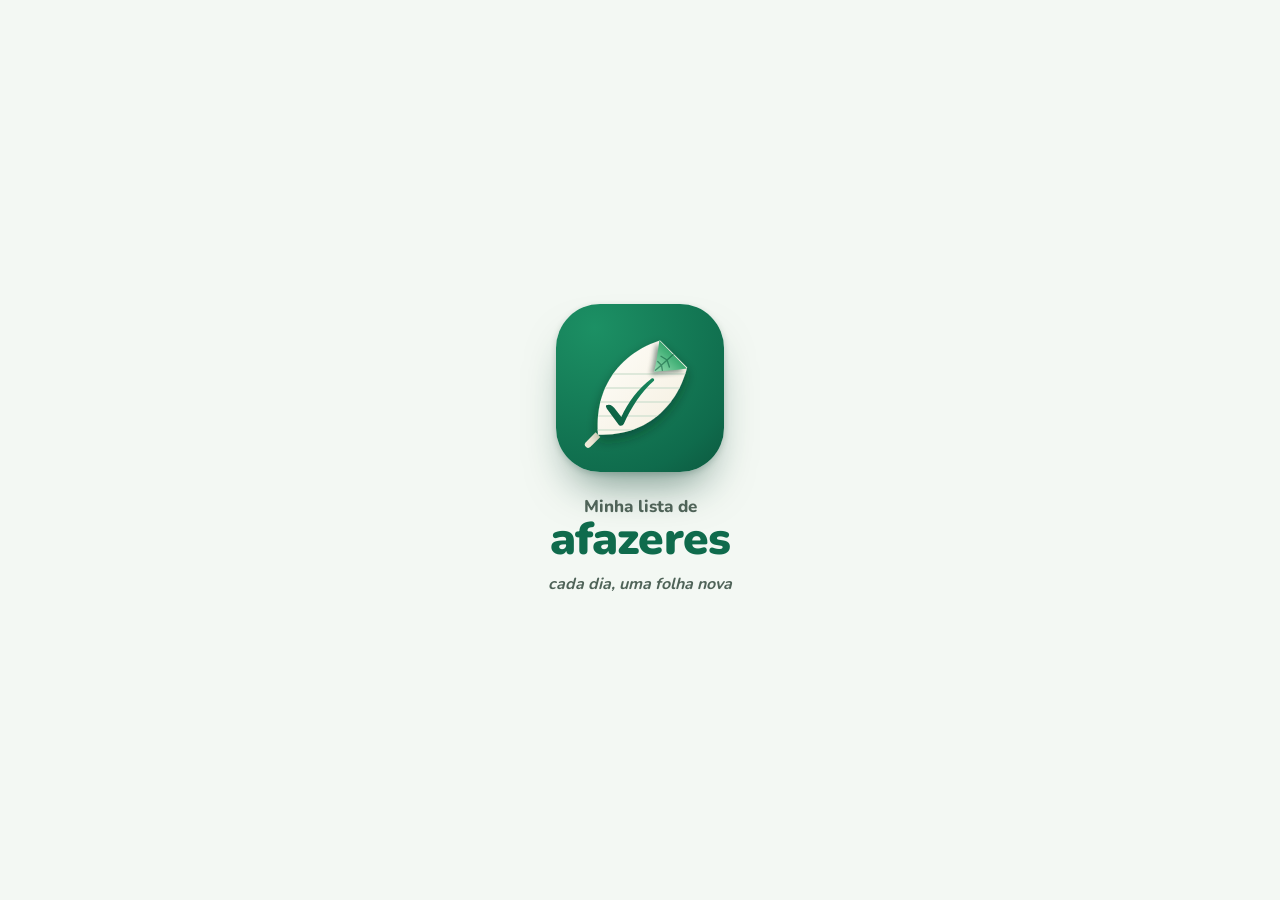
==== commit 39817529: "v14.3: favicon de 32 e 16 px com cantos arredondados, conforme a prancheta Ícone Co-Authored-By: Cla" ====
--- a/index.html
+++ b/index.html
@@ -7,7 +7,9 @@
   <meta name="description" content="Gerenciador pessoal de tarefas que funciona offline.">
   <meta name="theme-color" content="#F3F8F3">
   <link rel="manifest" href="manifest.webmanifest">
-  <link rel="icon" href="icons/icon-folha-192.png">
+  <link rel="icon" href="icons/favicon.svg" type="image/svg+xml">
+  <link rel="icon" href="icons/favicon-32.png" sizes="32x32" type="image/png">
+  <link rel="icon" href="icons/favicon-16.png" sizes="16x16" type="image/png">
   <link rel="apple-touch-icon" href="icons/icon-folha-192.png">
   <link rel="stylesheet" href="styles.css">
   <script>
--- a/styles.css
+++ b/styles.css
@@ -445,10 +445,60 @@
   .select-bar { left: 240px; bottom: 0; }
 }
 
-/* Deslizar: direita conclui, esquerda manda para a lixeira */
-.task.swiping { transition: none; z-index: 1; }
-.task[data-swipe="complete"] { box-shadow: -6px 0 0 var(--mark-fill); }
-.task[data-swipe="trash"] { box-shadow: 6px 0 0 var(--danger); }
+/* Deslizar: direita conclui; esquerda adia para amanhã (ou manda para a Lixeira, em Config.) */
+.task.swiping { transition: none; z-index: 1; box-shadow: var(--shadow); }
+.swipe-under {
+  position: absolute; left: 0; right: 0; z-index: 0; border-radius: var(--radius);
+  display: flex; align-items: center; gap: 8px; padding: 0 18px; font-weight: 800; font-size: .97rem; opacity: .7; transition: opacity .1s;
+}
+.swipe-under.armed { opacity: 1; }
+.swipe-under[data-side="complete"] { background: var(--primary); color: var(--on-primary); }
+.swipe-under[data-side="later"] { background: var(--later); color: var(--on-later); justify-content: flex-end; }
+.swipe-under[data-side="trash"] { background: var(--danger); color: var(--on-danger); justify-content: flex-end; }
+
+/* Config.: índice, linhas com chave e campos de hora */
+.nr { display: flex; align-items: center; gap: 14px; min-height: 64px; padding: 8px 6px 8px 14px; background: var(--surface); border-radius: var(--radius); margin-bottom: 6px; text-decoration: none; color: inherit; }
+.nr .ico { width: 38px; height: 38px; border-radius: 12px; background: var(--soft); color: var(--primary); display: grid; place-items: center; flex: none; }
+.nr .grow { flex: 1; min-width: 0; }
+.nr strong { display: block; font-size: 1.07rem; font-weight: 800; }
+.nr small { display: block; color: var(--muted); font-size: .9rem; font-weight: 600; }
+.nr .chev { color: var(--muted); display: grid; }
+.sync-banner { display: flex; align-items: center; gap: 12px; background: var(--banner); color: var(--on-banner); border-radius: var(--radius); padding: 12px 14px; margin-bottom: 16px; }
+.sync-banner > .i { color: var(--primary); }
+.sync-banner b { display: block; font-weight: 800; }
+.sync-banner small { display: block; color: var(--muted); font-weight: 700; font-size: .9rem; }
+.sr { display: flex; align-items: center; gap: 12px; min-height: 56px; padding: 8px 0; border-bottom: 1px solid var(--line); font-weight: 700; }
+.sr:last-child, .sr:last-of-type { border-bottom: 0; }
+.sr .grow { flex: 1; min-width: 0; }
+.sr small { display: block; color: var(--muted); font-size: .9rem; font-weight: 600; margin-top: 1px; }
+input.sw { appearance: none; -webkit-appearance: none; width: 46px; height: 28px; border-radius: 14px; background: var(--line); position: relative; flex: none; margin: 0; cursor: pointer; transition: background .15s; }
+input.sw::after { content: ""; position: absolute; top: 3px; left: 3px; width: 22px; height: 22px; border-radius: 50%; background: #FFFFFF; box-shadow: 0 1px 3px rgb(0 0 0 / .25); transition: left .15s; }
+input.sw:checked { background: var(--primary); }
+input.sw:checked::after { left: 21px; }
+input.sw:disabled { opacity: .5; }
+.time-in { width: 6.2rem; min-height: 40px; padding: 0 8px; border: 1.5px solid var(--line); border-radius: var(--radius-field); background: var(--bg); font-weight: 800; text-align: center; flex: none; }
+.time-in:disabled { opacity: .5; }
+
+/* Concluídas, Lixeira e Busca */
+.btn.text { border-color: transparent; background: none; color: var(--primary); padding: 0 8px; }
+.btn.text.danger { color: var(--danger); }
+.task > .btn.text { align-self: center; margin-right: 6px; }
+.trash-card { background: var(--surface); border-radius: var(--radius); padding: 12px 14px; margin-bottom: 8px; }
+.trash-card .actions { margin-top: 10px; }
+mark { background: color-mix(in srgb, var(--primary) 24%, transparent); color: inherit; border-radius: 3px; padding: 0 1px; }
+.snippet { display: block; margin-top: 6px; color: var(--muted); font-size: .9rem; font-weight: 600; overflow-wrap: anywhere; }
+.search-box { display: flex; align-items: center; gap: 8px; min-height: 52px; border: 1.5px solid var(--line); border-radius: 26px; padding: 0 6px 0 16px; background: var(--surface); }
+.search-box:focus-within { border-color: var(--primary); box-shadow: 0 0 0 3px var(--soft); }
+.search-box input { flex: 1; min-width: 0; border: 0; background: none; outline: none; font-size: 1.1rem; font-weight: 700; padding: 0; }
+.search-box input::-webkit-search-cancel-button { display: none; }
+.search-box > .i { color: var(--muted); }
+.search-meta { display: flex; align-items: center; gap: 8px; margin: 4px 2px 10px; font-size: .9rem; font-weight: 800; }
+.search-meta .grow { flex: 1; color: var(--muted); }
+
+/* Menu ⋯ da tarefa: quatro botões grandes no topo */
+.sheet .tiles { margin: 14px 0 8px; gap: 8px; }
+.sheet .tile { min-height: 74px; }
+.sheet-meta .chips { margin-top: 4px; }
 
 /* Aviso com Desfazer */
 .toast {
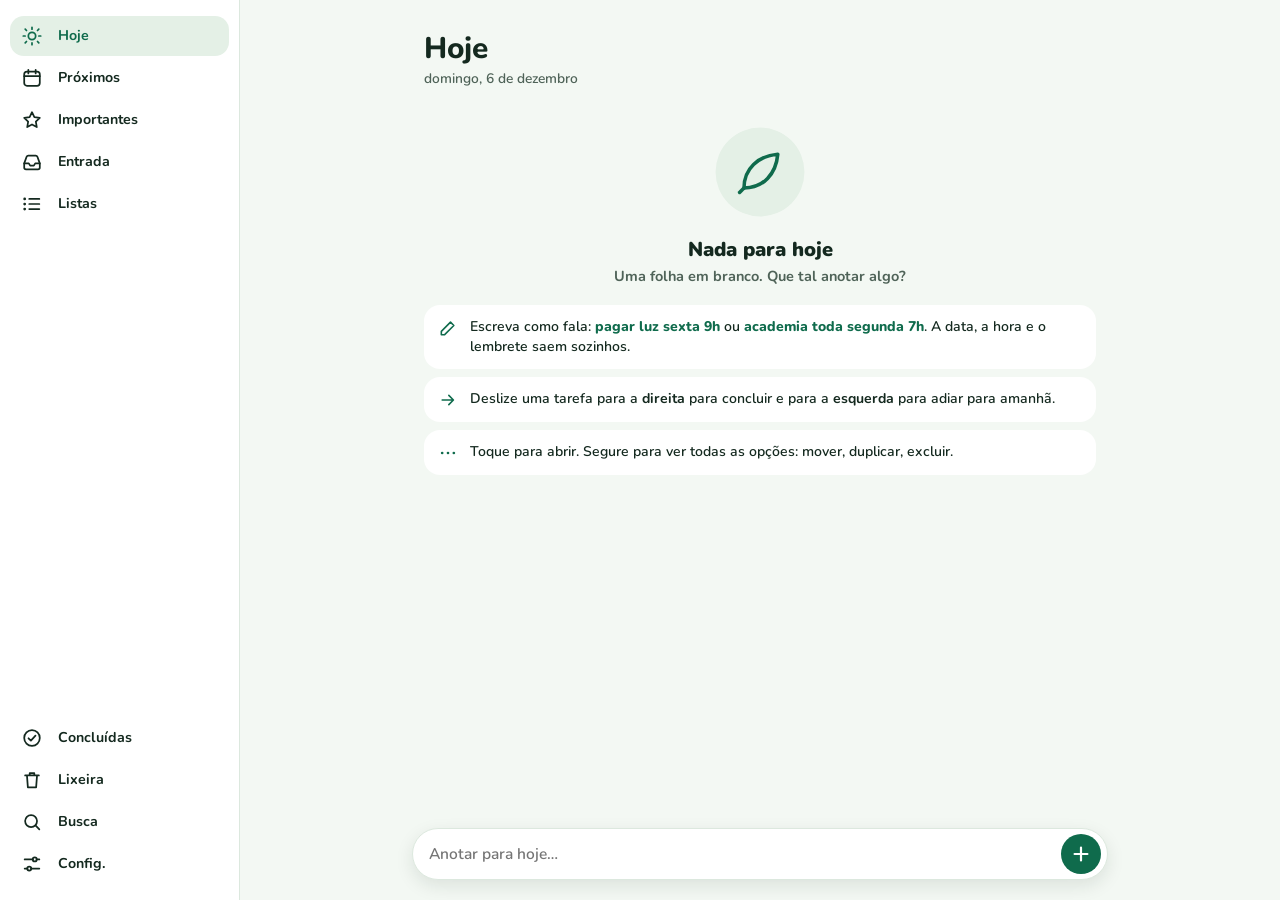
==== commit ac8fb5cb: "v20: Restaurar seguro, aviso do Drive, lembretes compactos, CSP e sem Matriz - Restaurar/Importar co" ====
--- a/index.html
+++ b/index.html
@@ -2,6 +2,8 @@
 <html lang="pt-BR">
 <head>
   <meta charset="utf-8">
+  <!-- Política de segurança: só scripts do próprio app e do login do Google; o app só conversa com o servidor dele e com o Google. -->
+  <meta http-equiv="Content-Security-Policy" content="default-src 'self'; script-src 'self' https://accounts.google.com/gsi/client; style-src 'self' 'unsafe-inline' https://accounts.google.com/gsi/style; connect-src 'self' https://tarefas-sync.brunoignr-code.workers.dev https://accounts.google.com/gsi/; frame-src https://accounts.google.com/gsi/; img-src 'self' data: blob: https://*.googleusercontent.com https://*.gstatic.com; font-src 'self'; worker-src 'self'; manifest-src 'self'; object-src 'none'; base-uri 'self'; form-action 'self'">
   <meta name="viewport" content="width=device-width, initial-scale=1, viewport-fit=cover">
   <title>Minha lista de afazeres</title>
   <meta name="description" content="Gerenciador pessoal de tarefas que funciona offline.">
@@ -12,30 +14,14 @@
   <link rel="icon" href="icons/favicon-16.png" sizes="16x16" type="image/png">
   <link rel="apple-touch-icon" href="icons/icon-folha-192.png">
   <link rel="stylesheet" href="styles.css">
-  <script>
-    // Aplica o modo (claro ou escuro), a cor de destaque e a letra antes da primeira pintura, sem lampejo.
-    try {
-      const saved = JSON.parse(localStorage.getItem('tarefas-tema') || 'null');
-      const root = document.documentElement;
-      if (saved) {
-        const mode = saved.mode === 'auto' ? (matchMedia('(prefers-color-scheme: dark)').matches ? 'dark' : 'light')
-          : saved.mode || (saved.theme === 'diamante' ? 'dark' : 'light');
-        root.dataset.mode = mode;
-        Object.entries(saved.vars || {}).forEach(([name, value]) => root.style.setProperty(name, value));
-        if (saved.fs) root.style.fontSize = `${saved.fs}px`;
-      }
-    } catch { /* O tema salvo é só uma conveniência. */ }
-  </script>
+  <script src="js/boot.js"></script>
 </head>
 <body>
   <div class="splash" id="splash" role="img" aria-label="Minha lista de afazeres">
     <img src="icons/icon-folha.svg" alt="" width="168" height="168">
     <div><span class="s1">Minha lista de</span><span class="s2">afazeres</span><span class="s3">cada dia, uma folha nova</span></div>
   </div>
-  <script>
-    // Capa: a mesma folha nos dois modos; no escuro, muda só o fundo.
-    if (document.documentElement.dataset.mode === 'dark') document.getElementById('splash').classList.add('splash-escuro');
-  </script>
+  <script src="js/splash.js"></script>
   <div class="app">
     <nav class="nav" id="nav" aria-label="Navegação principal"></nav>
     <main class="main">
@@ -45,13 +31,6 @@
   </div>
   <dialog id="dialog"></dialog>
   <div id="toast" class="toast" role="status" hidden></div>
-  <script>
-    setTimeout(() => {
-      const splash = document.getElementById('splash');
-      splash.classList.add('hide');
-      setTimeout(() => splash.remove(), 300);
-    }, 1100);
-  </script>
   <script type="module" src="js/app.js"></script>
 </body>
 </html>
--- a/styles.css
+++ b/styles.css
@@ -409,8 +409,6 @@
 details.more > summary::before { content: "▸"; transition: transform .15s; }
 details.more[open] > summary::before { transform: rotate(90deg); }
 details.more[open] { display: grid; gap: 10px; }
-#more-options { border: 0; border-radius: var(--radius); padding: 4px 14px 14px; background: var(--surface); }
-.list-row { grid-template-columns: minmax(0, 1fr) auto; align-items: end; }
 .star-toggle input { position: absolute; opacity: 0; pointer-events: none; }
 .star-toggle span {
   display: inline-flex; align-items: center; gap: 6px; min-height: 46px; padding: 0 12px;
@@ -425,24 +423,29 @@
 /* Seleção de várias tarefas */
 .select-body { display: flex; align-items: flex-start; gap: 12px; padding-left: 12px; }
 .select-text { min-width: 0; flex: 1; }
-.select-box { flex: none; width: 24px; height: 24px; margin-top: 1px; display: grid; place-items: center; border: 2px solid var(--muted); border-radius: 7px; font-size: .8rem; font-weight: 800; }
+.select-box { flex: none; width: 24px; height: 24px; margin-top: 1px; display: grid; place-items: center; border: 2px solid var(--muted); border-radius: 7px; color: var(--on-primary); }
+.select-box .i { width: 15px; height: 15px; stroke-width: 3; }
 .task.selected { background: var(--soft); box-shadow: inset 0 0 0 2px var(--primary); }
-.task.selected .select-box { background: var(--primary); border-color: var(--primary); color: var(--on-primary); }
-.select-bar {
+.task.selected .select-box { background: var(--primary); border-color: var(--primary); }
+.selhd { display: flex; align-items: center; gap: 6px; background: var(--surface); border: 1.5px solid var(--primary); border-radius: var(--radius); padding: 4px 4px 4px 14px; margin-bottom: 12px; font-weight: 800; }
+.selhd .grow { flex: 1; }
+.selhd b { font-size: 1.24rem; }
+body.selecting #view > .view-head, body.selecting #view > .back { display: none; }
+.selbar {
   position: fixed; z-index: 15; left: 0; right: 0; bottom: calc(var(--nav-h) + env(safe-area-inset-bottom));
-  display: flex; flex-wrap: wrap; align-items: center; justify-content: space-between; gap: 8px;
-  padding: 10px 12px; background: var(--surface); border-top: 1px solid var(--line); box-shadow: 0 -6px 18px rgb(0 0 0 / .12);
-}
-.select-count { display: flex; align-items: center; gap: 8px; font-size: .93rem; flex: 1 1 100%; }
-.select-count > span { flex: 1; }
-.select-actions { display: flex; flex-wrap: wrap; gap: 6px; }
-body.selecting .main { padding-bottom: 190px; }
+  display: grid; grid-template-columns: repeat(5, minmax(0, 1fr)); gap: 2px; padding: 6px 6px 8px;
+  background: var(--surface); border-top: 1px solid var(--line); box-shadow: 0 -6px 18px rgb(0 0 0 / .12);
+}
+.selbar button { display: flex; flex-direction: column; align-items: center; justify-content: center; gap: 4px; min-height: 58px; border: 0; border-radius: 12px; background: none; color: var(--text); font-size: .83rem; font-weight: 800; }
+.selbar button .i { width: 22px; height: 22px; }
+.selbar button:hover:not(:disabled) { background: var(--soft); }
+.selbar button:disabled { color: var(--off); }
+.selbar .dg { color: var(--danger); }
+body.selecting .main { padding-bottom: 170px; }
 body.selecting .dock { display: none; }
-body.selecting .toast { bottom: calc(var(--nav-h) + 120px + env(safe-area-inset-bottom)); }
+body.selecting .toast { bottom: calc(var(--nav-h) + 84px + env(safe-area-inset-bottom)); }
 @media (min-width: 800px) {
-  .select-count { flex: 1 1 auto; }
-  .select-count > span { flex: none; }
-  .select-bar { left: 240px; bottom: 0; }
+  .selbar { left: 240px; bottom: 0; }
 }
 
 /* Deslizar: direita conclui; esquerda adia para amanhã (ou manda para a Lixeira, em Config.) */
@@ -463,6 +466,19 @@
 .nr strong { display: block; font-size: 1.07rem; font-weight: 800; }
 .nr small { display: block; color: var(--muted); font-size: .9rem; font-weight: 600; }
 .nr .chev { color: var(--muted); display: grid; }
+/* Lembretes pendentes fora de Hoje: uma linha só. */
+.reminder-line { display: flex; align-items: center; gap: 10px; min-height: 48px; padding: 8px 12px; margin-bottom: 10px; border-radius: var(--radius); background: var(--banner); color: var(--on-banner); text-decoration: none; font-weight: 700; }
+.reminder-line > .i { color: var(--primary); flex: none; }
+.reminder-line .grow { flex: 1; min-width: 0; overflow: hidden; text-overflow: ellipsis; white-space: nowrap; }
+.reminder-line .go { display: inline-flex; align-items: center; gap: 2px; color: var(--primary); font-size: .85rem; flex: none; }
+.reminder-line .go .i { width: 16px; height: 16px; }
+/* Backup do Drive atrasado. */
+.drive-warning { display: flex; align-items: center; gap: 12px; padding: 12px 14px; margin-bottom: 14px; border-radius: var(--radius); background: var(--danger-soft); color: var(--text); text-decoration: none; }
+.drive-warning > .i:first-child { color: var(--danger); flex: none; }
+.drive-warning .grow { flex: 1; min-width: 0; display: grid; gap: 2px; }
+.drive-warning b { font-weight: 800; }
+.drive-warning small { color: var(--muted); }
+
 .sync-banner { display: flex; align-items: center; gap: 12px; background: var(--banner); color: var(--on-banner); border-radius: var(--radius); padding: 12px 14px; margin-bottom: 16px; }
 .sync-banner > .i { color: var(--primary); }
 .sync-banner b { display: block; font-weight: 800; }
@@ -528,7 +544,7 @@
 .splash.splash-escuro .s2 { color: #7FD3A2; }
 .splash.hide { opacity: 0; pointer-events: none; }
 
-/* Calendário, Kanban e Matriz */
+/* Calendário e Kanban */
 .cal-head { display: flex; align-items: center; justify-content: space-between; gap: 8px; margin: 6px 0 10px; }
 .cal-head strong { font: 800 1.1rem/1.2 var(--font); }
 .cal-grid { display: grid; grid-template-columns: repeat(7, minmax(0, 1fr)); gap: 3px; }
@@ -544,16 +560,180 @@
 .cal-day.selected .cal-count { background: var(--on-primary); color: var(--primary); }
 .kanban { display: flex; gap: 10px; overflow-x: auto; padding-bottom: 8px; scroll-snap-type: x mandatory; }
 .kanban-col { flex: 0 0 min(280px, 86%); scroll-snap-align: start; background: var(--surface-2); border-radius: var(--radius); padding: 10px; }
-.kanban-col h3, .quadrant h3 { display: flex; justify-content: space-between; gap: 8px; margin: 2px 4px 10px; font: 800 1rem/1.3 var(--font); }
-.kanban-col .count, .quadrant .count { color: var(--muted); }
-.matrix { display: grid; gap: 8px; }
-.quadrant { background: var(--surface-2); border-radius: var(--radius); padding: 10px; min-width: 0; }
-@media (min-width: 800px) {
-  .matrix { grid-template-columns: repeat(2, minmax(0, 1fr)); }
-}
+.kanban-col h3 { display: flex; justify-content: space-between; gap: 8px; margin: 2px 4px 10px; font: 800 1rem/1.3 var(--font); }
+.kanban-col .count { color: var(--muted); }
 
 /* Toque longo: sem seleção de texto nem menu do Chrome nos itens tocáveis. */
 .task, .row-link, .row-wrap, .lr, .nav, .sheet-item, .select-bar, .btn, .segments, .done-toggle, .fold, .check, .icon, .ib, .tile, .chip {
   -webkit-user-select: none; user-select: none; -webkit-touch-callout: none;
 }
 a.row-link, .lr a { -webkit-user-drag: none; }
+
+/* ---------- Janela da tarefa (design v14) ---------- */
+.title-row { display: flex; align-items: flex-start; gap: 4px; margin: 4px 0 2px; }
+.title-row .check { margin: 0 0 0 -8px; }
+.title-row .field { flex: 1; }
+.title-row .title-input { padding-top: 6px !important; }
+.form-block .shortcuts .chip.on { background: var(--primary); color: var(--on-primary); }
+.remind-row { display: flex; align-items: center; gap: 10px; padding: 10px 12px; border-radius: 12px; background: var(--soft); cursor: pointer; }
+.remind-row > .i { color: var(--primary); }
+.remind-row .grow { flex: 1; min-width: 0; }
+.remind-row b { display: block; font-weight: 800; }
+.remind-row small { display: block; color: var(--muted); font-size: .86rem; font-weight: 600; }
+.repeat-head { display: flex; align-items: center; gap: 8px; font-weight: 800; }
+.repeat-head > .i { color: var(--muted); }
+.repeat-head select { margin-left: auto; width: auto; min-height: 40px; padding: 0 10px; border: 1.5px solid var(--line); border-radius: var(--radius-field); background: var(--bg); font-weight: 800; }
+.list-row { display: grid; grid-template-columns: minmax(0, 1.3fr) minmax(0, 1fr); gap: 10px; align-items: end; }
+.list-row .star-toggle span { width: 100%; justify-content: center; }
+.steps-head { display: flex; justify-content: space-between; align-items: center; font-weight: 800; }
+.steps-block .step { display: flex; align-items: center; gap: 10px; min-height: 44px; border-bottom: 1px solid var(--line); }
+.steps-block .step input[type="text"] { flex: 1; min-width: 0; border: 0; background: none; outline: none; padding: 6px 0; font-weight: 600; min-height: 0 !important; }
+.steps-block .step.done input[type="text"] { color: var(--muted); text-decoration: line-through; }
+input.leaf { appearance: none; -webkit-appearance: none; flex: none; width: 18px; height: 18px; margin: 0; border: 2px solid var(--mark-line); border-radius: 1px 9px 1px 9px; cursor: pointer; display: grid; place-items: center; }
+input.leaf:checked { background: var(--mark-fill); }
+input.leaf:checked::after { content: ""; width: 8px; height: 4px; border: solid var(--on-mark); border-width: 0 0 2.4px 2.4px; transform: translateY(-1px) rotate(-45deg); }
+.step-remove { display: grid; place-items: center; }
+.step-remove .i { width: 18px; height: 18px; }
+.step-add { display: flex; align-items: center; gap: 10px; color: var(--muted); }
+.step-add input { flex: 1; min-width: 0; border: 0; background: none; outline: none; padding: 10px 0; font-weight: 700; }
+.step-add .btn { margin-right: -8px; }
+details.more-row { background: var(--surface); border-radius: var(--radius); }
+details.more-row > summary { display: flex; align-items: center; gap: 10px; min-height: 56px; padding: 0 14px; cursor: pointer; list-style: none; font-weight: 800; }
+details.more-row > summary::-webkit-details-marker { display: none; }
+details.more-row > summary > .i:first-child { color: var(--muted); }
+details.more-row > summary .grow { flex: 1; }
+details.more-row > summary small { display: block; color: var(--muted); font-size: .86rem; font-weight: 600; }
+details.more-row > summary > .i:last-child { color: var(--muted); transition: transform .15s; }
+details.more-row[open] > summary > .i:last-child { transform: rotate(90deg); }
+.more-body { display: grid; gap: 12px; padding: 0 14px 14px; }
+.more-body .field input, .more-body .field select { background: var(--bg) !important; }
+.sticky-foot { display: flex; align-items: center; gap: 4px; flex-wrap: nowrap; border-top: 1px solid var(--line); }
+.danger-ib { color: var(--danger); }
+.done-btn { margin-left: auto; flex-direction: column; gap: 0; line-height: 1.15; padding: 4px 18px; min-height: 48px; }
+.done-btn > span { display: inline-flex; align-items: center; gap: 6px; }
+.done-btn small { font-size: .78rem; font-weight: 700; opacity: .85; }
+.task-info { text-align: center; }
+
+/* ---------- Listas: editar, excluir, menu, mover ---------- */
+.sheet-form { padding-top: 10px; }
+.sheet-form .grab { margin-bottom: 0; }
+.list-preview { background: var(--bg); pointer-events: none; padding-right: 12px; }
+.emoji-grid { display: grid; grid-template-columns: repeat(7, minmax(0, 1fr)); gap: 6px; }
+.emoji-grid .chip { height: 40px; justify-content: center; padding: 0; font-size: 1.2rem; }
+.emoji-grid .chip:first-child, .emoji-grid .chip:last-child { font-size: .86rem; }
+.emoji-grid .chip.on { background: var(--surface); box-shadow: inset 0 0 0 2px var(--primary); color: var(--text); }
+#l-emoji, #l-group { margin-top: 6px; }
+.color-row { justify-content: space-between; flex-wrap: nowrap; gap: 4px; }
+.color-pick span { width: 34px; height: 34px; border-radius: 4px 14px 4px 14px; border: 0; box-shadow: none; }
+.color-pick span.no-color { background: var(--surface); border: 2px dashed var(--edge); }
+.color-pick input:checked + span { box-shadow: 0 0 0 3px var(--surface), 0 0 0 5px var(--primary); }
+.btn.danger-fill { background: var(--danger); border-color: var(--danger); color: var(--on-danger); }
+.radio-card { display: flex; gap: 12px; align-items: flex-start; padding: 14px; border: 1.5px solid var(--line); border-radius: var(--radius); background: var(--surface); cursor: pointer; }
+.radio-card:has(input:checked) { border-color: var(--primary); background: var(--soft); }
+.radio-card input { width: 20px; height: 20px; margin: 1px 0 0; flex: none; }
+.radio-card strong { display: block; }
+.radio-card small { display: block; color: var(--muted); font-size: .9rem; font-weight: 600; }
+.radio-card .grow { flex: 1; min-width: 0; }
+.radio-card select { width: 100%; margin-top: 8px; min-height: 42px; padding: 0 10px; border: 1.5px solid var(--line); border-radius: var(--radius-field); background: var(--surface); font-weight: 700; }
+.sheet .form-head > .em { margin-top: 2px; }
+.sheet .form-head > .em + div { flex: 1; margin-left: 12px; }
+.sheet-item .em { font-size: 1.05rem; }
+.sheet-grp { margin: 8px 6px 0; min-height: 26px; }
+.organize-row .ib:disabled { opacity: .3; }
+
+/* ---------- v15: Salvar no rodapé, tarefa nova em destaque, seletor de dia e hora ---------- */
+.head-spacer { width: 72px; flex: none; }
+.save-btn { margin-left: auto; min-height: 50px; min-width: 0; flex: 1 1 96px; max-width: 180px; font-size: 1.05rem; padding: 0 18px; }
+.sticky-foot > * { flex-shrink: 0; }
+.sticky-foot > .save-btn { flex-shrink: 1; }
+.complete-small { color: var(--primary); border-color: var(--line); background: transparent; padding-left: 10px; padding-right: 12px; }
+.complete-small .i { width: 18px; height: 18px; }
+
+.task { scroll-margin-top: 80px; scroll-margin-bottom: calc(var(--nav-h) + 120px); }
+@keyframes acabou-de-entrar { 0% { background: var(--soft); box-shadow: 0 0 0 2px var(--primary); } 100% { box-shadow: 0 0 0 0 transparent; } }
+.task.just-added { animation: acabou-de-entrar 1.6s ease-out; }
+
+.when-pick {
+  display: flex; align-items: center; gap: 12px; width: 100%; min-height: 56px; padding: 8px 12px;
+  background: var(--bg); border: 1px solid var(--line); border-radius: var(--radius-field); text-align: left; color: var(--text);
+}
+.when-pick .grow { flex: 1; min-width: 0; display: grid; }
+.when-pick small { color: var(--muted); font-size: .78rem; font-weight: 600; }
+.when-pick b { font-size: 1.02rem; }
+.when-pick .i { color: var(--primary); flex: none; }
+.small-pick { min-height: 48px; }
+
+/* Pergunta "Sair sem salvar?" dentro da janela da tarefa. */
+.guard-sheet { gap: 10px; }
+.guard-sheet h3 { margin: 4px 0 0; font-size: 1.15rem; }
+.guard-sheet .help { margin: 0 0 6px; }
+.guard-sheet .btn { width: 100%; justify-content: center; min-height: 48px; }
+#unsaved-guard, #scope-ask { z-index: 40; }
+.guard-sheet .btn:has(.btn-sub) { flex-direction: column; gap: 0; min-height: 56px; }
+.btn-sub { display: block; font-size: .78rem; font-weight: 600; opacity: .85; }
+
+.dt-layer { position: fixed; inset: 0; z-index: 30; background: rgb(0 0 0 / .35); display: flex; align-items: flex-end; justify-content: center; }
+.dt-sheet {
+  width: min(480px, 100%); max-height: 92dvh; overflow-y: auto; display: grid; gap: 12px;
+  background: var(--surface); color: var(--text); border-radius: 22px 22px 0 0; padding: 14px 16px calc(12px + env(safe-area-inset-bottom));
+  box-shadow: 0 -10px 30px rgb(0 0 0 / .2);
+}
+@media (min-width: 800px) { .dt-layer { align-items: center; } .dt-sheet { border-radius: 22px; } }
+.dt-track { touch-action: pan-y; }
+.dt-track[data-tab="day"] .dt-pane:nth-child(2), .dt-track[data-tab="time"] .dt-pane:nth-child(1) { display: none; }
+.dt-pane { display: grid; gap: 10px; }
+.dt-month { display: flex; align-items: center; justify-content: space-between; }
+.dt-month strong { font-size: 1.02rem; }
+.dt-grid { display: grid; grid-template-columns: repeat(7, minmax(0, 1fr)); gap: 4px; }
+.dt-week { text-align: center; color: var(--muted); font-size: .78rem; font-weight: 700; padding-bottom: 2px; }
+.dt-day { aspect-ratio: 1; min-height: 40px; border: 0; border-radius: 50%; background: none; font-weight: 600; font-size: .95rem; color: var(--text); }
+.dt-day.out { visibility: hidden; }
+.dt-day.past { color: var(--muted); }
+.dt-day.today { box-shadow: inset 0 0 0 1.5px var(--primary); color: var(--primary); }
+.dt-day.on { background: var(--primary); color: var(--on-primary); box-shadow: none; }
+.dt-quick { display: flex; flex-wrap: wrap; gap: 6px; }
+
+/* Abas Data e Horário com sublinhado, como no Android. */
+.dt-material { padding-top: 6px; gap: 10px; }
+.dt-tabs2 { display: grid; grid-template-columns: 1fr 1fr; border-bottom: 1px solid var(--line); margin: 0 -16px; }
+.dt-tabs2 button {
+  display: grid; justify-items: center; gap: 1px; padding: 10px 6px 9px; border: 0; background: none; color: var(--muted);
+  font-weight: 800; font-size: .82rem; letter-spacing: .06em; text-transform: uppercase; border-bottom: 3px solid transparent; margin-bottom: -1px;
+}
+.dt-tabs2 button small { font-weight: 600; font-size: .78rem; letter-spacing: 0; text-transform: none; }
+.dt-tabs2 button.on { color: var(--primary); border-bottom-color: var(--primary); }
+
+/* Faixa do topo com a data ou o horário em letra grande. */
+.dt-head { display: grid; gap: 0; padding: 10px 14px 12px; border-radius: 16px; background: var(--primary); color: var(--on-primary); min-height: 84px; align-content: center; }
+.dt-head small { font-weight: 650; opacity: .8; font-size: .9rem; }
+.dt-head b { font-size: 1.85rem; line-height: 1.15; font-weight: 800; }
+.dt-head-time { display: flex; justify-content: center; align-items: center; gap: 2px; }
+.dt-hm { border: 0; background: none; color: var(--on-primary); opacity: .55; font: inherit; font-size: 3.1rem; font-weight: 700; line-height: 1; padding: 4px 8px; border-radius: 12px; font-variant-numeric: tabular-nums; }
+.dt-hm.on { opacity: 1; background: rgb(255 255 255 / .14); }
+.dt-colon { font-size: 2.6rem; font-weight: 700; opacity: .7; }
+
+/* Relógio de ponteiro. */
+.dt-time-pane { justify-items: center; }
+.dt-dial { width: min(256px, 74vw); aspect-ratio: 1; touch-action: none; user-select: none; -webkit-user-select: none; cursor: pointer; border-radius: 50%; outline-offset: 4px; }
+.dial-face { position: relative; width: 100%; height: 100%; border-radius: 50%; background: var(--soft); }
+.dial-face .dl { position: absolute; transform: translate(-50%, -50%); width: 40px; height: 40px; display: grid; place-items: center; font-weight: 700; font-size: 1rem; color: var(--text); pointer-events: none; font-variant-numeric: tabular-nums; z-index: 1; }
+.dial-face .dl.in { width: 32px; height: 32px; font-size: .8rem; font-weight: 600; color: var(--muted); }
+.dial-face .dl.on { color: var(--on-primary); }
+.dial-hand { position: absolute; inset: 0; width: 100%; height: 100%; pointer-events: none; }
+.dial-hand line { stroke: var(--primary); stroke-width: 2.5; }
+.dial-hand circle { fill: var(--primary); }
+.dial-hand .dot { fill: var(--on-primary); }
+.dt-time-tools { display: flex; align-items: center; justify-content: space-between; width: 100%; min-height: 44px; }
+.dt-typing { display: flex; align-items: flex-start; justify-content: center; gap: 8px; padding: 18px 0 8px; }
+.dt-typing label { display: grid; gap: 4px; justify-items: center; color: var(--muted); font-size: .8rem; font-weight: 600; }
+.dt-typing input { width: 96px; height: 76px; text-align: center; font-size: 2.6rem; font-weight: 700; border: 2px solid var(--line); border-radius: 14px; background: var(--bg); color: var(--text); font-variant-numeric: tabular-nums; }
+.dt-typing input:focus { border-color: var(--primary); outline: none; }
+.dt-typing .dt-colon { padding-top: 10px; color: var(--text); }
+.dt-foot { display: flex; align-items: center; gap: 8px; border-top: 1px solid var(--line); padding-top: 10px; }
+.dt-summary { flex: 1; min-width: 0; font-weight: 700; font-size: .92rem; }
+.dt-foot .btn.primary { min-width: 108px; min-height: 48px; }
+
+.sticky-head h2 { flex: 1; text-align: center; }
+
+/* Botão oficial do Google */
+.google-btn { min-height: 44px; margin: 6px 0 4px; display: flex; justify-content: flex-start; }
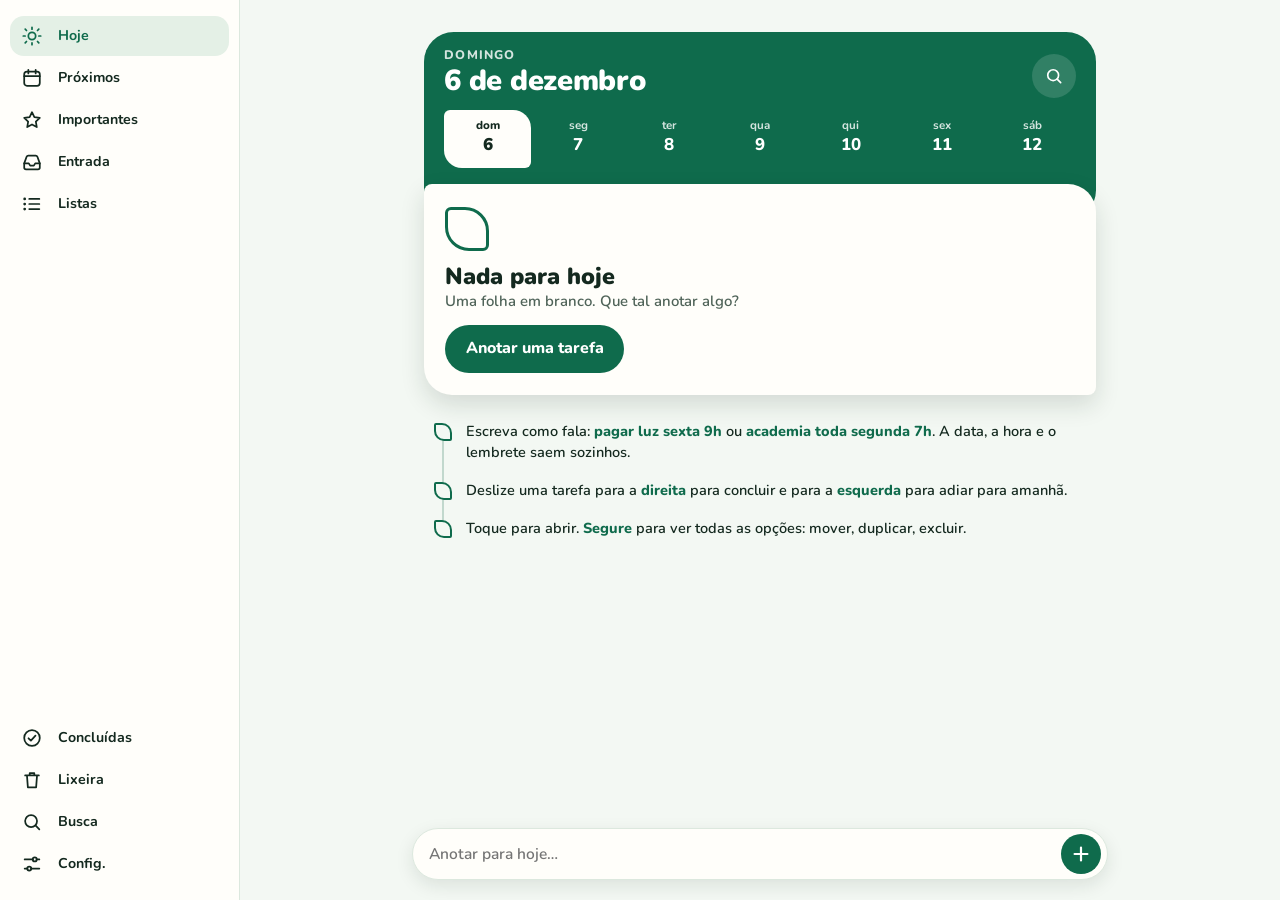
==== commit deea529e: "v22: redesenho "linha livre", lotes 1 e 2 (fundação, Hoje e anotar) Barra flutuante com +, Busca no " ====
--- a/index.html
+++ b/index.html
@@ -4,7 +4,7 @@
   <meta charset="utf-8">
   <!-- Política de segurança: só scripts do próprio app e do login do Google; o app só conversa com o servidor dele e com o Google. -->
   <meta http-equiv="Content-Security-Policy" content="default-src 'self'; script-src 'self' https://accounts.google.com/gsi/client; style-src 'self' 'unsafe-inline' https://accounts.google.com/gsi/style; connect-src 'self' https://tarefas-sync.brunoignr-code.workers.dev https://accounts.google.com/gsi/; frame-src https://accounts.google.com/gsi/; img-src 'self' data: blob: https://*.googleusercontent.com https://*.gstatic.com; font-src 'self'; worker-src 'self'; manifest-src 'self'; object-src 'none'; base-uri 'self'; form-action 'self'">
-  <meta name="viewport" content="width=device-width, initial-scale=1, viewport-fit=cover">
+  <meta name="viewport" content="width=device-width, initial-scale=1, viewport-fit=cover, interactive-widget=resizes-content">
   <title>Minha lista de afazeres</title>
   <meta name="description" content="Gerenciador pessoal de tarefas que funciona offline.">
   <meta name="theme-color" content="#F3F8F3">
@@ -18,7 +18,7 @@
 </head>
 <body>
   <div class="splash" id="splash" role="img" aria-label="Minha lista de afazeres">
-    <img src="icons/icon-folha.svg" alt="" width="168" height="168">
+    <img src="icons/capa-folha.svg" alt="" width="200" height="207">
     <div><span class="s1">Minha lista de</span><span class="s2">afazeres</span><span class="s3">cada dia, uma folha nova</span></div>
   </div>
   <script src="js/splash.js"></script>
@@ -29,6 +29,7 @@
       <div id="view"></div>
     </main>
   </div>
+  <button type="button" class="anotar-scrim" id="anotar-scrim" data-action="anotar-close" aria-label="Fechar sem anotar" tabindex="-1"></button>
   <dialog id="dialog"></dialog>
   <div id="toast" class="toast" role="status" hidden></div>
   <script type="module" src="js/app.js"></script>
--- a/styles.css
+++ b/styles.css
@@ -3,7 +3,7 @@
 /* Tema único Folha (v14). A cor de destaque escolhida em Config. troca --primary e afins pelo app.js. */
 :root {
   color-scheme: light;
-  --bg: #F3F8F3; --surface: #FFFFFF; --surface-2: #E4F0E6; --soft: #E4F0E6;
+  --bg: #F3F8F3; --surface: #FFFEFA; --surface-2: #E4F0E6; --soft: #E4F0E6;
   --text: #14291F; --muted: #4F6358; --line: #DCE8DE; --edge: #DCE8DE;
   --danger: #B3261E; --danger-soft: #FBE6E4; --on-danger: #FFFFFF;
   --off: #66746B; --off-line: #D3E0D6;
@@ -21,6 +21,15 @@
   --radius: 16px; --radius-button: 22px; --radius-field: 14px;
   --mark-size: 21px; --mark-radius: 2px 11px 2px 11px;
   --nav-h: 66px;
+  /* v22, linha livre: ramo, barra flutuante e cabeçalho na cor de destaque. */
+  --stem: color-mix(in srgb, var(--primary) 26%, var(--surface));
+  --bar: #14291F; --on-bar: #FFFEFA; --bar-muted: rgb(255 255 255 / .8); --bar-line: transparent;
+  --bar-on: rgb(255 255 255 / .14); --bar-on-ico: #FFFEFA; --bar-add: #FFFEFA; --on-bar-add: #14291F;
+  --head: var(--primary); --on-head: var(--on-primary); --head-sub: rgb(255 255 255 / .82); --head-kicker: rgb(255 255 255 / .82);
+  --head-ink: #FFFEFA; --head-ring: rgb(255 255 255 / .7); --head-btn: rgb(255 255 255 / .14);
+  --head-pill: #FFFEFA; --on-head-pill: #14291F; --head-dot: var(--primary);
+  --leaf-radius: 8px 24px 8px 24px; --sheet-radius: 10px 34px 0 0;
+  --card-shadow: 0 10px 24px rgb(20 41 31 / .14); --card-line: transparent;
 }
 :root[data-mode="dark"] {
   color-scheme: dark;
@@ -30,11 +39,18 @@
   --off: #7E8F85; --off-line: #26342D;
   --primary: #7FD3A2; --on-primary: #0B2A1D;
   --banner: #1C3A2C; --on-banner: #E6F0EA;
-  --toast: #E6F0EA; --on-toast: #0F1714; --toast-act: #0F6B4C;
   --later: #3D3420; --on-later: #F2DFA6;
   --star: #F2D27A;
   --scrim: rgb(0 0 0 / .6);
   --shadow: 0 6px 18px rgb(0 0 0 / .4);
+  --stem: color-mix(in srgb, var(--primary) 20%, var(--surface));
+  --bar: #1F2C26; --bar-muted: #A3B5AA; --bar-line: #2E4238;
+  --bar-on: color-mix(in srgb, var(--primary) 16%, transparent); --bar-on-ico: var(--primary); --bar-add: var(--primary); --on-bar-add: var(--on-primary);
+  --head: var(--banner); --on-head: var(--text); --head-sub: var(--muted); --head-kicker: var(--primary);
+  --head-ink: var(--primary); --head-ring: var(--primary); --head-btn: rgb(255 255 255 / .1);
+  --head-pill: var(--primary); --on-head-pill: var(--on-primary); --head-dot: var(--on-primary);
+  --toast: #1F2C26; --on-toast: #E6F0EA; --toast-act: #9FE0BC;
+  --card-shadow: 0 10px 24px rgb(0 0 0 / .4); --card-line: #2E4238;
 }
 
 * { box-sizing: border-box; }
@@ -466,6 +482,15 @@
 .nr strong { display: block; font-size: 1.07rem; font-weight: 800; }
 .nr small { display: block; color: var(--muted); font-size: .9rem; font-weight: 600; }
 .nr .chev { color: var(--muted); display: grid; }
+/* Aparelhos conectados (Config. › Conta). */
+.device-list { list-style: none; margin: 8px 0 12px; padding: 0; display: grid; gap: 6px; }
+.device { display: flex; align-items: center; gap: 10px; padding: 8px 0; border-top: 1px solid var(--line); }
+.device:first-child { border-top: 0; }
+.device .ico { color: var(--primary); flex: none; display: grid; place-items: center; }
+.device .grow { flex: 1; min-width: 0; display: grid; gap: 2px; }
+.device small { color: var(--muted); }
+.chip-here { display: inline-block; margin-left: 6px; padding: 1px 8px; border-radius: 99px; background: var(--soft); color: var(--primary); font-size: .74rem; font-weight: 800; vertical-align: middle; }
+
 /* Lembretes pendentes fora de Hoje: uma linha só. */
 .reminder-line { display: flex; align-items: center; gap: 10px; min-height: 48px; padding: 8px 12px; margin-bottom: 10px; border-radius: var(--radius); background: var(--banner); color: var(--on-banner); text-decoration: none; font-weight: 700; }
 .reminder-line > .i { color: var(--primary); flex: none; }
@@ -737,3 +762,217 @@
 
 /* Botão oficial do Google */
 .google-btn { min-height: 44px; margin: 6px 0 4px; display: flex; justify-content: flex-start; }
+
+/* =====================================================================
+   v22 · redesenho "linha livre" (lotes 1 e 2)
+   Cinco peças: cabeçalho na cor de destaque, cartão-folha, ramo,
+   barra flutuante escura e folha de baixo. As medidas das pranchetas
+   (px num celular de 390 px) foram divididas por 14,5 para seguir o tamanho de letra.
+   ===================================================================== */
+
+/* 1. Cabeçalho na cor de destaque */
+.hero {
+  position: relative; display: grid; gap: .85rem;
+  margin: -18px -16px 14px; padding: calc(.95rem + env(safe-area-inset-top)) 1.4rem 1.25rem;
+  background: var(--head); color: var(--on-head); border-radius: 0 0 2.05rem 2.05rem;
+}
+.hero.lifted { padding-bottom: 3.6rem; margin-bottom: 0; }
+.hero-top { display: flex; align-items: flex-end; justify-content: space-between; gap: 12px; }
+.hero-kicker { font-size: .86rem; font-weight: 800; letter-spacing: .09em; text-transform: uppercase; color: var(--head-kicker); }
+.hero h1 { margin: 2px 0 0; font-size: 2rem; line-height: 1.12; font-weight: 900; color: inherit; }
+.hero-tools { display: flex; gap: 8px; flex: none; }
+.hero-btn {
+  width: 44px; height: 44px; border: 0; border-radius: 999px; padding: 0; flex: none;
+  display: grid; place-items: center; background: var(--head-btn); color: inherit; text-decoration: none;
+}
+.hero-btn .i { width: 20px; height: 20px; stroke-width: 2; }
+.hero-btn:focus-visible { outline-color: var(--head-ink); }
+@media (min-width: 800px) {
+  .hero { margin: 0 0 14px; border-radius: 2.05rem; padding-top: .95rem; }
+  .hero.lifted { margin-bottom: 0; }
+}
+
+/* Progresso do dia: uma folha por tarefa */
+.prog { display: flex; align-items: center; gap: 10px; font-size: .9rem; font-weight: 700; color: var(--head-sub); }
+.prog-leaves { display: flex; gap: 5px; flex-wrap: wrap; }
+.prog-leaves i { width: 14px; height: 14px; border-radius: 2px 9px 2px 9px; border: 2px solid var(--head-ring); }
+.prog-leaves i.on { background: var(--head-ink); border-color: var(--head-ink); }
+
+/* Faixa da semana */
+.week { display: grid; grid-template-columns: repeat(7, minmax(0, 1fr)); gap: 4px; }
+.wk {
+  min-height: 4rem; border: 0; border-radius: 16px; background: none; color: var(--head-sub); padding: 4px 0;
+  display: flex; flex-direction: column; align-items: center; justify-content: center; gap: 1px;
+  font-size: .8rem; font-weight: 700; text-decoration: none;
+}
+.wk b { font-size: 1.17rem; font-weight: 800; color: var(--on-head); line-height: 1.2; }
+.wk i { width: 5px; height: 5px; border-radius: 999px; }
+.wk.has i { background: var(--head-ink); }
+.wk.past { opacity: .55; }
+.wk.today { background: var(--head-pill); color: var(--on-head-pill); border-radius: 6px 18px 6px 18px; font-weight: 800; }
+.wk.today b { color: var(--on-head-pill); font-weight: 900; }
+.wk.today.has i { background: var(--head-dot); }
+button.wk:not(.today):hover { background: var(--head-btn); }
+
+/* 2. Cartão-folha */
+.leaf-card {
+  position: relative; background: var(--surface); color: var(--text);
+  border: 1px solid var(--card-line); border-radius: var(--leaf-radius); box-shadow: var(--shadow);
+}
+.leaf-card.big { border-radius: 8px 28px 8px 28px; box-shadow: var(--card-shadow); }
+.leaf-kicker { display: flex; align-items: center; gap: 6px; font-size: .86rem; font-weight: 800; letter-spacing: .09em; text-transform: uppercase; color: var(--primary); }
+.leaf-kicker .i { width: 15px; height: 15px; stroke-width: 2.2; }
+
+/* Cartão "A seguir" (lembrete) e o de Hoje vazia, subindo sobre o cabeçalho */
+.next-slot:empty { display: none; }
+.next-card { display: grid; gap: .85rem; margin: 0 0 6px; padding: 1.1rem 1.25rem 1.25rem; }
+.hero.lifted + .next-slot > .next-card, .hero.lifted + .next-slot:empty + .empty-card { margin-top: -2.5rem; }
+.next-card .ib { position: absolute; top: 6px; right: 6px; }
+.next-title { display: block; width: 100%; margin: 4px 0 0; padding: 0 36px 0 0; border: 0; background: none; text-align: left; font-size: 1.45rem; line-height: 1.2; font-weight: 800; overflow-wrap: anywhere; }
+.next-card .chips { margin-top: 4px; }
+.next-actions { display: flex; gap: 8px; }
+.pill-btn {
+  min-height: 48px; padding: 0 1.4rem; border: 0; border-radius: 999px; background: var(--soft); color: var(--text);
+  font-size: 1.1rem; font-weight: 800; display: inline-flex; align-items: center; justify-content: center; gap: 6px; text-decoration: none;
+}
+.pill-btn.primary { background: var(--primary); color: var(--on-primary); flex: 1; }
+.next-more { justify-self: start; min-height: 36px; margin: -4px 0 -6px; padding: 0; border: 0; background: none; color: var(--primary); font-weight: 800; font-size: .95rem; text-decoration: underline; }
+.empty-card { display: grid; justify-items: start; gap: .85rem; margin: 0 0 6px; padding: 1.5rem 1.4rem; }
+.empty-card .leaf-big { width: 44px; height: 44px; border: 3px solid var(--primary); border-radius: 6px 24px 6px 24px; }
+.empty-card h2 { margin: 0; display: block; font-size: 1.6rem; line-height: 1.2; font-weight: 900; color: var(--text); text-transform: none; letter-spacing: 0; }
+.empty-card p { margin: 0; font-size: 1.03rem; font-weight: 600; color: var(--muted); }
+
+/* Faixas logo abaixo do cabeçalho: backup do Drive atrasado e lembretes fora de Hoje */
+.drive-warning { background: var(--later); color: var(--on-later); border-radius: var(--leaf-radius); margin: 12px 0 6px; }
+.drive-warning > .i:first-child, .drive-warning small { color: var(--on-later); }
+.drive-warning small { opacity: .85; }
+.reminder-line { border-radius: var(--leaf-radius); }
+
+/* 3. Ramo: linha vertical com uma folha por item */
+.ramo { --tm-w: 3.6rem; position: relative; display: grid; gap: 0; list-style: none; margin: 10px 0 0; padding: 0; }
+.ramo::before {
+  content: ""; position: absolute; left: calc(var(--tm-w) + 22px - 1px); top: 26px; bottom: 26px; width: 2px;
+  border-radius: 999px; background: var(--stem); pointer-events: none;
+}
+.ramo .task { display: grid; grid-template-columns: var(--tm-w) 44px minmax(0, 1fr) auto; align-items: center; background: none; border-radius: 0; min-height: 54px; }
+.ramo .task.swiping { background: var(--bg); }
+.ramo .tm { text-align: right; font-size: .9rem; font-weight: 700; color: var(--muted); font-variant-numeric: tabular-nums; white-space: nowrap; overflow: hidden; text-overflow: ellipsis; }
+.ramo .tm.late { color: var(--danger); font-weight: 800; }
+.ramo .tm.now { color: var(--primary); font-weight: 900; }
+.ramo .check { width: 44px; height: 48px; padding: 0; position: relative; z-index: 1; }
+.ramo .mark { --mark-size: 22px; --mark-radius: 3px 12px 3px 12px; background: var(--bg); }
+.ramo .check.done .mark { background: var(--mark-fill); }
+.ramo .task-body { padding: 8px 4px 8px 2px; min-height: 0; }
+.ramo .task-title { font-weight: 700; font-size: 1.1rem; line-height: 1.25; }
+.ramo .is-done .task-title { font-weight: 600; }
+.ramo .chips { margin-top: 1px; font-size: .9rem; }
+.ramo .icon.more { height: 44px; }
+.ramo-note { margin: 6px 0 0 calc(3.6rem + 44px); color: var(--muted); font-weight: 600; }
+
+/* Dicas de Hoje vazia, também num ramo */
+.tips { position: relative; display: grid; gap: 2px; margin: 18px 6px 0 10px; }
+.tips::before { content: ""; position: absolute; left: 8px; top: 18px; bottom: 18px; width: 2px; border-radius: 999px; background: var(--stem); }
+.tips .tip { position: relative; background: none; padding: 8px 0; margin: 0; gap: 14px; font-size: 1rem; line-height: 1.4; }
+.tips .tip > i { flex: none; margin-top: 2px; width: 18px; height: 18px; background: var(--bg); border: 2px solid var(--primary); border-radius: 2px 10px 2px 10px; }
+
+/* 4. Barra flutuante escura (celular). No note a navegação continua na lateral. */
+.nav-add { display: none; }
+@media (max-width: 799px) {
+  :root { --nav-h: calc(64px + 14px); }
+  .nav {
+    left: 16px; right: 16px; bottom: calc(14px + env(safe-area-inset-bottom)); height: 64px;
+    padding: 0 8px; gap: 0; align-items: center; border: 1px solid var(--bar-line); border-radius: 999px;
+    background: var(--bar); box-shadow: 0 8px 20px rgb(20 41 31 / .28);
+  }
+  .nav-item {
+    min-height: 48px; padding: 0; gap: 1px; justify-content: center; border-radius: 999px;
+    color: var(--bar-muted); font-size: .8rem; font-weight: 700;
+  }
+  .nav-item .pill { width: auto; height: auto; background: none !important; }
+  .nav-item .pill .i { width: 20px; height: 20px; stroke-width: 2; }
+  .nav-item.active { color: var(--on-bar); background: var(--bar-on); font-weight: 800; }
+  .nav-item.active .pill .i { color: var(--bar-on-ico); }
+  .nav-item .bd { top: 2px; left: calc(50% + 6px); background: var(--bar-add); color: var(--on-bar-add); }
+  .nav-add {
+    display: grid; place-items: center; flex: none; width: 52px; height: 52px; margin: 0 6px; padding: 0; border: 0;
+    border-radius: 8px 24px 8px 24px; background: var(--bar-add); color: var(--on-bar-add);
+  }
+  .nav-add .i { width: 24px; height: 24px; stroke-width: 2.6; }
+  .nav-add:focus-visible { outline-color: var(--on-bar); }
+  /* Telas de edição: sem barra, com o botão de voltar. */
+  body.no-bar { --nav-h: 0px; }
+  body.no-bar .nav { display: none; }
+  /* O campo "Anotar…" vira o + da barra: aparece só como folha de baixo. */
+  .dock { display: none; }
+  body.has-dock .main { padding-bottom: calc(var(--nav-h) + 24px + env(safe-area-inset-bottom)); }
+  body.has-dock .toast { bottom: calc(var(--nav-h) + 14px + env(safe-area-inset-bottom)); }
+}
+
+/* 5. Folha de baixo */
+dialog { border-radius: var(--sheet-radius); background: var(--surface); }
+@media (min-width: 800px) { dialog { border-radius: 22px; } }
+.grab { width: 44px; height: 5px; border-radius: 999px; background: var(--stem); }
+.sheet-kicker { font-size: .86rem; font-weight: 800; letter-spacing: .09em; text-transform: uppercase; color: var(--primary); }
+.sheet-items .sheet-item.lined { border-radius: 0; border-bottom: 1px solid var(--line); min-height: 54px; font-weight: 800; }
+.sheet-items .sheet-item.lined:last-child { border-bottom: 0; }
+.sheet-item .sheet-hint.accent { color: var(--primary); font-weight: 800; }
+.sheet-note { margin-top: 8px; padding: 10px 14px; border-radius: 6px 18px 6px 18px; background: var(--bg); font-size: .93rem; font-weight: 600; }
+
+/* Folha "Anotar" no celular (o mesmo campo do note, aberto pelo +) */
+.anotar-scrim { display: none; }
+.dock-head, .dock-actions { display: none; }
+.dock .grab { display: none; }
+@media (max-width: 799px) {
+  body.anotar-open .anotar-scrim { display: block; position: fixed; inset: 0; z-index: 25; border: 0; padding: 0; background: var(--scrim); }
+  body.anotar-open .dock {
+    display: flex; flex-direction: column; gap: 1rem; z-index: 26; left: 0; right: 0; bottom: 0; padding: 10px 20px calc(18px + env(safe-area-inset-bottom));
+    max-height: 92dvh; overflow-y: auto; pointer-events: auto;
+    background: var(--surface); border-radius: var(--sheet-radius); box-shadow: 0 -10px 30px rgb(20 41 31 / .22);
+  }
+  body.anotar-open .dock > * { max-width: none; width: 100%; margin: 0; }
+  body.anotar-open .dock .grab { display: block; width: 44px; margin: 0 auto -4px; }
+  body.anotar-open .dock-head { display: block; order: 0; }
+  body.anotar-open .qa { height: auto; padding: 0; border: 0; border-bottom: 2px solid var(--primary); border-radius: 0; box-shadow: none; background: none; order: 1; }
+  body.anotar-open .qa input { height: 3.6rem; font-size: 1.45rem; font-weight: 800; }
+  body.anotar-open .qa .go { display: none; }
+  body.anotar-open .parse { order: 2; margin: 0; padding: 0; border: 0; box-shadow: none; background: none; display: grid !important; gap: .85rem; }
+  body.anotar-open .dock-actions { order: 3; display: flex; gap: 10px; }
+  body.anotar-open .qp-chips .lead { display: none; }
+  body.anotar-open .qp-chips .chip { min-height: 44px; padding: 0 16px; font-size: 1rem; }
+  body.anotar-open .parse .qp-head, body.anotar-open .parse .qp-chips { margin: 0; }
+  body.anotar-open .toast { bottom: calc(16px + env(safe-area-inset-bottom)); z-index: 30; }
+}
+.dock-head label { display: block; font-size: .86rem; font-weight: 800; letter-spacing: .09em; text-transform: uppercase; color: var(--primary); }
+.dock-actions .anotar-open-btn { flex: 1; min-height: 54px; border: 0; border-radius: 8px 26px 8px 26px; background: var(--primary); color: var(--on-primary); font-size: 1.17rem; font-weight: 900; }
+.dock-actions .anotar-more-btn { min-height: 54px; padding: 0 18px; border: 0; border-radius: 999px; background: var(--soft); color: var(--text); font-size: 1.03rem; font-weight: 800; }
+
+/* "Entendi assim": o que foi entendido, num ramo */
+.qp-head { display: flex; align-items: center; justify-content: space-between; gap: 8px; }
+.qp-head h3 { margin: 0; font-size: .86rem; font-weight: 800; letter-spacing: .09em; text-transform: uppercase; color: var(--muted); }
+.qp-head .link { text-decoration: underline; min-height: 44px; }
+.qp-ramo { position: relative; display: grid; padding-left: 4px; }
+.qp-ramo::before { content: ""; position: absolute; left: 12px; top: 19px; bottom: 19px; width: 2px; border-radius: 999px; background: var(--stem); }
+.qp-ramo > div { position: relative; display: flex; align-items: center; gap: 12px; min-height: 2.6rem; font-size: 1.07rem; font-weight: 700; overflow-wrap: anywhere; }
+.qp-ramo > div::before { content: ""; flex: none; width: 18px; height: 18px; box-sizing: border-box; background: var(--surface); border: 2px solid var(--primary); border-radius: 2px 10px 2px 10px; }
+.qp-ramo > div.qp-title { font-size: 1.17rem; font-weight: 800; }
+.qp-ramo > div.qp-title::before { background: var(--primary); }
+.qp-ramo span { color: var(--muted); margin-right: 4px; }
+.qp-chips { display: flex; flex-wrap: wrap; align-items: center; gap: 8px; }
+.parse .qp-head { margin-bottom: 4px; }
+.parse .qp-chips { margin-top: 10px; }
+
+/* Aviso de rodapé: pílula escura como a barra, logo acima dela */
+.toast { border: 1px solid var(--bar-line); border-radius: 999px; padding-left: 18px; }
+
+/* Capa de abertura na cor de destaque */
+.splash { background: var(--head, #0F6B4C); color: #FFFEFA; gap: 28px; }
+.splash img { width: 200px; height: 207px; border-radius: 0; box-shadow: none; }
+.splash .s1 { font-size: 19px; font-weight: 700; color: rgb(255 255 255 / .86); line-height: 1.2; }
+.splash .s2 { color: #FFFEFA; font-size: 46px; letter-spacing: -.01em; }
+.splash .s3 { font-size: 15px; font-style: normal; color: rgb(255 255 255 / .86); margin-top: 14px; }
+.splash.splash-escuro { background: #1C3A2C; }
+.splash.splash-escuro .s1, .splash.splash-escuro .s3 { color: #A3B5AA; }
+.splash.splash-escuro .s2 { color: #E6F0EA; }
+
+/* Seleção de várias: o cabeçalho de Hoje dá lugar ao da seleção */
+body.selecting #view > .hero { display: none; }
